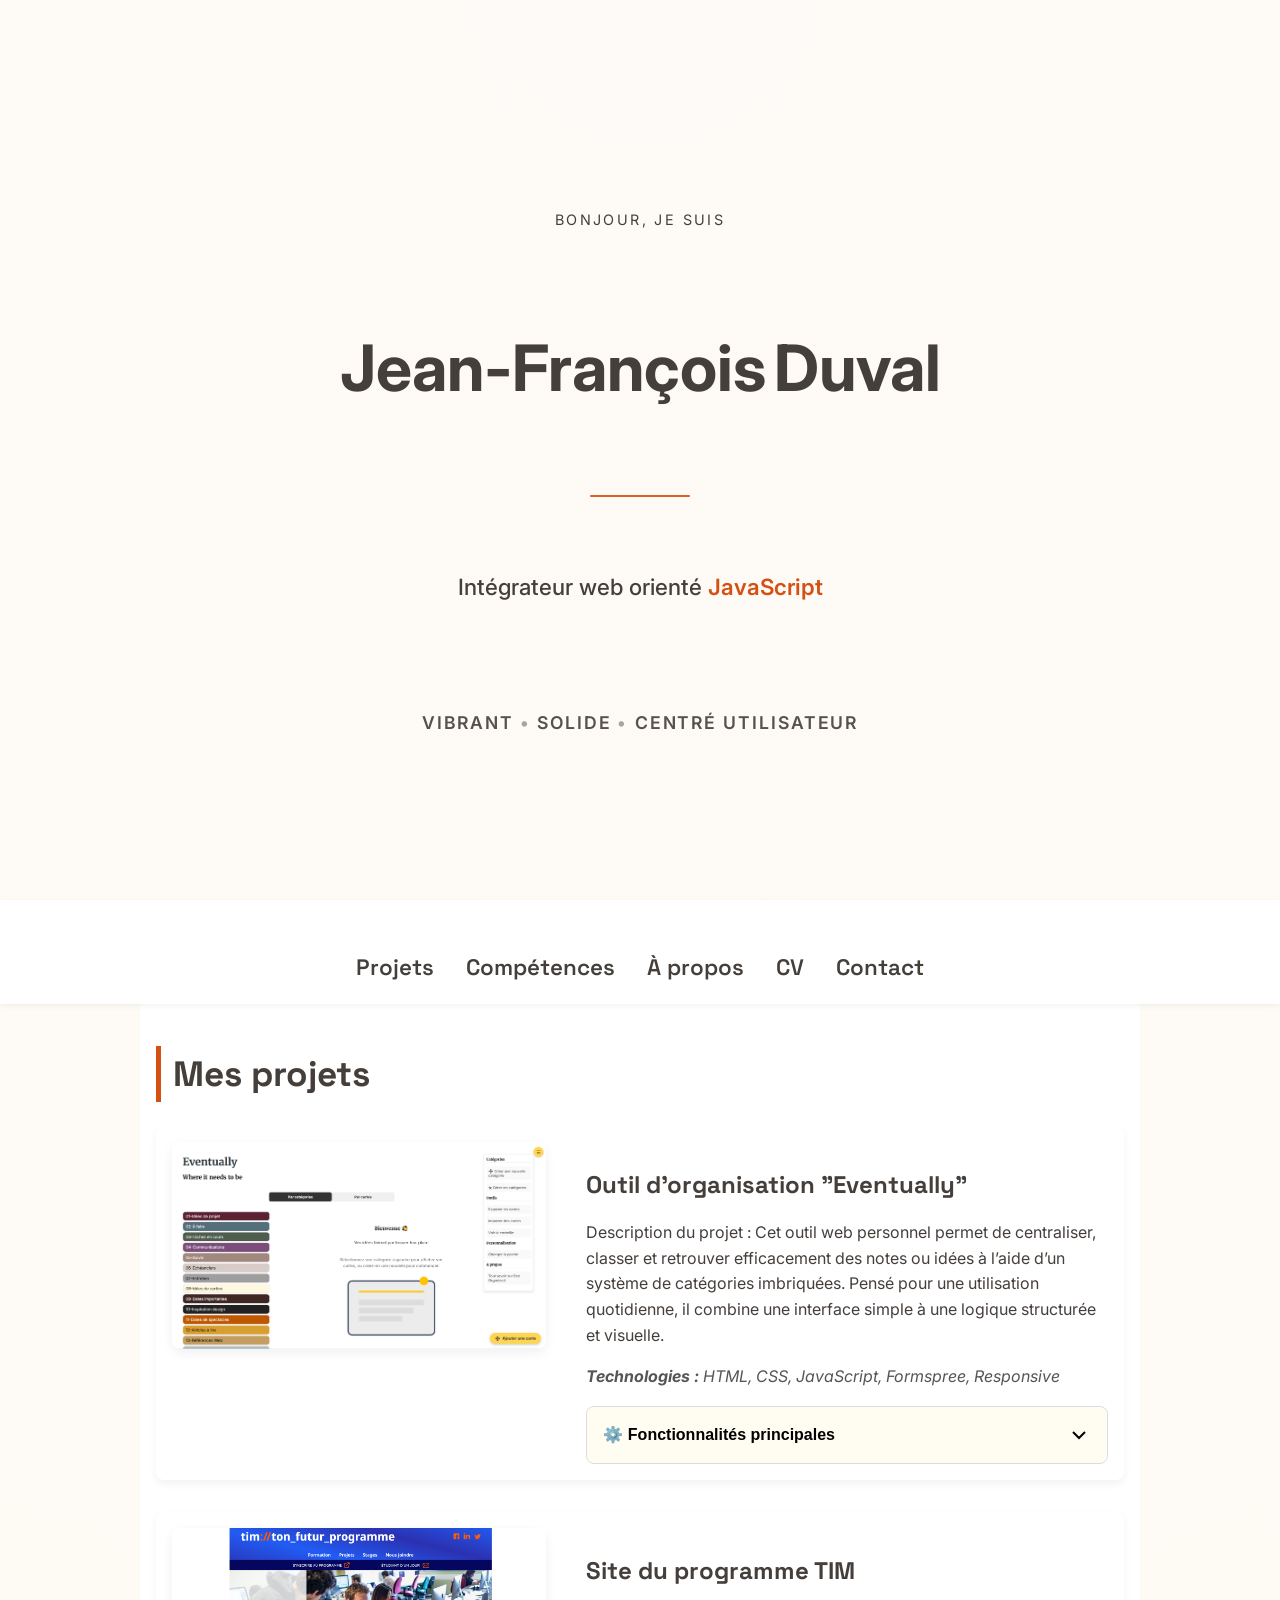
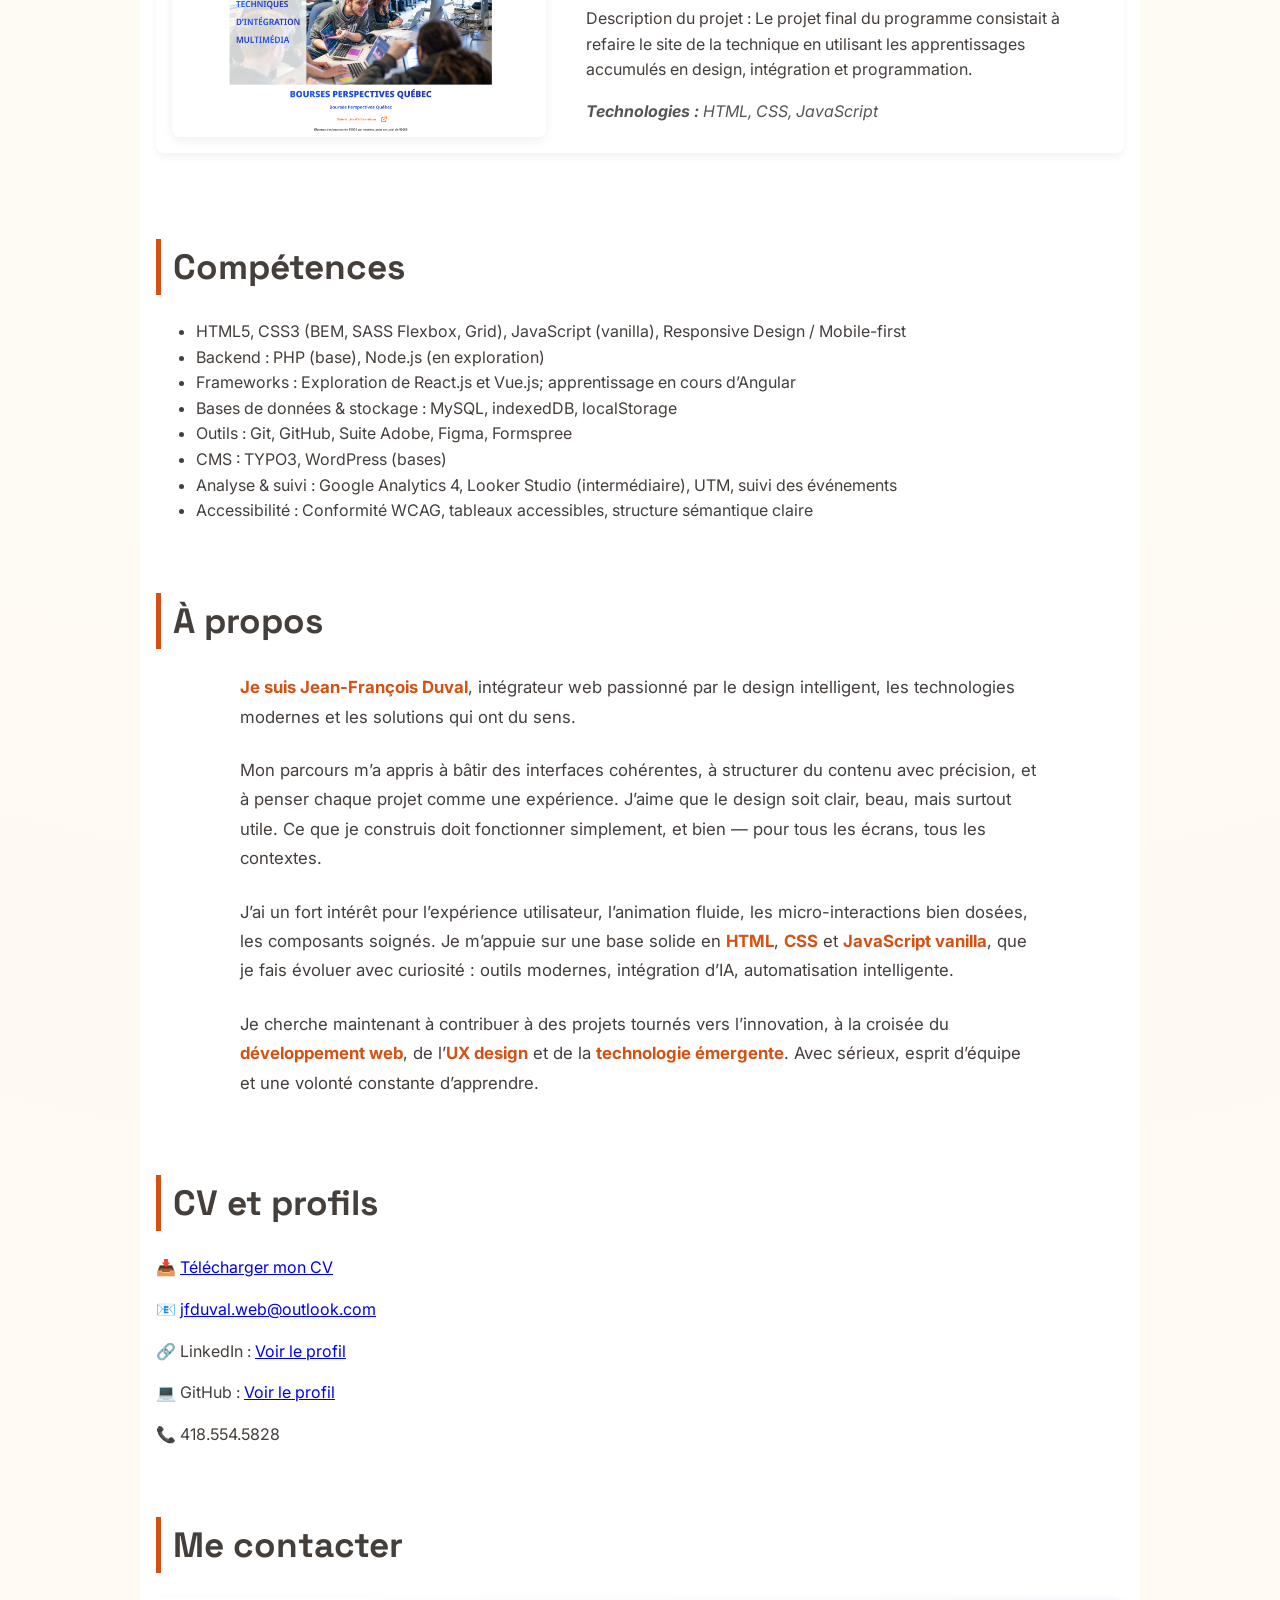
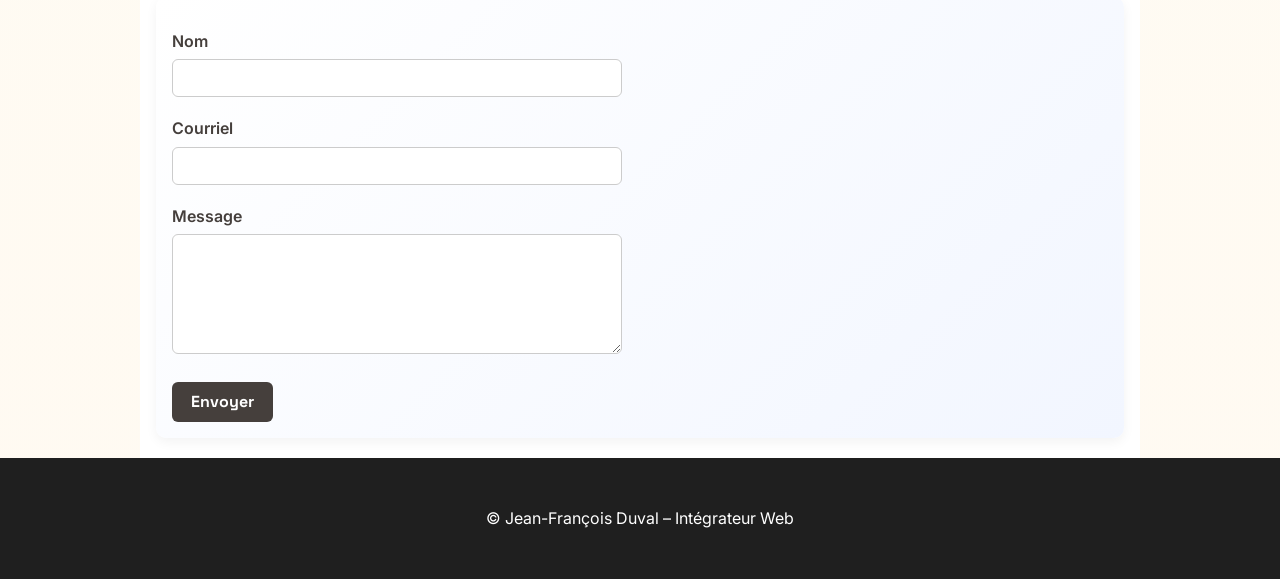
==== index.html @ e513c50b "changement technologies Eventually" ====
<!DOCTYPE html>
<html lang="fr">

<head>
  <meta charset="UTF-8">
  <meta name="viewport" content="width=device-width, initial-scale=1.0">
  <title>Jean-François Duval | Intégrateur Web</title>
  <meta name="description"
    content="Portfolio de Jean-François Duval, intégrateur web spécialisé en accessibilité, responsive design et développement moderne.">

  <!-- Polices -->
  <link
    href="https://fonts.googleapis.com/css2?family=Space+Grotesk:wght@400;700&family=Inter:wght@400;600&display=swap"
    rel="stylesheet">
  <link rel="stylesheet" href="styles.css">

</head>

<body>
  <header class="entete-hero">
    <div class="conteneur-entete">
      <div class="texte-hero">
        <p class="surtitre">Bonjour, je suis</p>
        <h1 class="titre-principal">
          <span class="prenom">Jean-François</span>
          <span class="nom">Duval</span>
        </h1>
        <div class="ligne-accent"></div>
        <h2 class="soustitre-fonction">Intégrateur web orienté <span class="accent">JavaScript</span></h2>
        <p class="soustitre accentuee">
          <span class="ligne1">Vibrant <span class="point">•</span> Solide</span>
          <span class="ligne2">Centré utilisateur</span>
        </p>
      </div>
    </div>

  </header>
  <!-- Bouton hamburger (mobile uniquement) -->
  <button id="menuToggle" aria-label="Ouvrir le menu" aria-expanded="false">☰</button>



  <!-- Overlay (fond semi-transparent quand le menu est ouvert) -->
  <div id="overlay" tabindex="-1"></div>

  <!-- Menu latéral -->
  <div class="div-nav">
    <nav id="menu" role="navigation" aria-label="Menu principal">
      <button id="closeMenu" aria-label="Fermer le menu">✕</button>
      <ul>
        <li><a href="#projets">Projets</a></li>
        <li><a href="#competences">Compétences</a></li>
        <li><a href="#a-propos">À propos</a></li>
        <li><a href="#cv">CV</a></li>
        <li><a href="#contact">Contact</a></li>
      </ul>
    </nav>
  </div>
  <main>
    <section id="projets" aria-labelledby="titre-projets" data-clair>
      <h2 id="titre-projets" class="section-titre">Mes projets</h2>
      <div class="conteneur-projet">
        <article class="carte-projet">

          <div class="images-projet">
            <img src="images/projets/eventually/eventually.png" alt="Aperçu de l’interface Eventually"
              class="image-projet-pleine">
          </div>


          <div class="infos-projet">
            <h3 class="titre-projet">Outil d'organisation "Eventually" </h3>
            <p class="description-projet">Description du projet : Cet outil web personnel permet de centraliser,
              classer et retrouver efficacement des notes ou idées à l’aide d’un système de catégories imbriquées. Pensé
              pour une utilisation quotidienne, il combine une interface simple à une logique structurée et visuelle.
            </p>
            <p class="techno-projet"><strong>Technologies&nbsp;:</strong> HTML, CSS, JavaScript, Formspree, Responsive</p>

            <div class="accordion">
              <button class="accordion-header">
                <span>⚙️ Fonctionnalités principales</span>
                <svg class="chevron" viewBox="0 0 24 24" width="24" height="24" fill="none" stroke="currentColor"
                  stroke-width="2">
                  <path d="M6 9l6 6 6-6" />
                </svg>
              </button>
              <div class="accordion-content">
                <ul class="liste-fonctionnalites">
                  <li><span class="emoji">✅</span><span>Ajout, modification et suppression de notes</span></li>
                  <li><span class="emoji">📂</span><span>Création de catégories imbriquées à plusieurs niveaux</span>
                  </li>
                  <li><span class="emoji">🎨</span><span>Choix de couleurs pour identifier visuellement les
                      catégories</span></li>
                  <li><span class="emoji">📤</span><span>Import/export complet des données (JSON)</span></li>
                  <li><span class="emoji">🗑</span><span>Corbeille temporaire pour récupérer les notes supprimées</span>
                  </li>
                  <li><span class="emoji">🔍</span><span>Filtres dynamiques par catégorie et vue adaptative selon
                      l’écran</span></li>
                  <li><span class="emoji">📱</span><span>Interface mobile avec navigation par vue dédiée</span></li>
                  <li><span class="emoji">🖥️</span><span>Interface desktop en double panneau (catégories +
                      notes)</span></li>
                </ul>
              </div>
            </div>
          </div>
        </article>
      </div>
      <div class="conteneur-projet">
        <article class="carte-projet">

          <div class="images-projet">
            <img src="images/projets/tim/tim_accueil.png" alt="Aperçu de l’interface TIM" class="image-projet-pleine">
          </div>
          <div class="infos-projet">
            <h3 class="titre-projet">Site du programme TIM</h3>
            <p class="description-projet">Description du projet : Le projet final du programme consistait à
              refaire
              le site de la technique en utilisant les apprentissages accumulés en design, intégration et programmation.
            </p>
            <p class="techno-projet"><strong>Technologies&nbsp;:</strong> HTML, CSS, JavaScript</p>

          </div>
        </article>
      </div>
      <!-- Tu peux dupliquer l’article autant de fois que tu veux -->
    </section>

    <section id="competences" aria-labelledby="titre-competences" data-clair>
      <h2 id="titre-competences" class="section-titre">Compétences</h2>
      <ul>
        <li>HTML5, CSS3 (BEM, SASS Flexbox, Grid), JavaScript (vanilla), Responsive Design / Mobile-first</li>
        <li>Backend : PHP (base), Node.js (en exploration)</li>
        <li>Frameworks : Exploration de React.js et Vue.js; apprentissage en cours d’Angular</li>
        <li>Bases de données & stockage : MySQL, indexedDB, localStorage</li>
        <li>Outils : Git, GitHub, Suite Adobe, Figma, Formspree</li>
        <li>CMS : TYPO3, WordPress (bases)</li>
        <li>Analyse & suivi : Google Analytics 4, Looker Studio (intermédiaire), UTM, suivi des événements</li>
        <li>Accessibilité : Conformité WCAG, tableaux accessibles, structure sémantique claire</li>
      </ul>
    </section>

    <section id="a-propos" aria-labelledby="titre-apropos" data-clair>
      <h2 id="titre-apropos" class="section-titre">À propos</h2>
      <div class="bloc-apropos">
        <p><strong>Je suis Jean-François Duval</strong>, intégrateur web passionné par le design intelligent, les
          technologies modernes et les solutions qui ont du sens.</p>

        <p>Mon parcours m’a appris à bâtir des interfaces cohérentes, à structurer du contenu avec précision, et à
          penser chaque projet comme une expérience. J’aime que le design soit clair, beau, mais surtout utile. Ce que
          je construis doit fonctionner simplement, et bien — pour tous les écrans, tous les contextes.</p>

        <p>J’ai un fort intérêt pour l’expérience utilisateur, l’animation fluide, les micro-interactions bien dosées,
          les composants soignés. Je m’appuie sur une base solide en <strong>HTML</strong>, <strong>CSS</strong> et
          <strong>JavaScript vanilla</strong>, que je fais évoluer avec curiosité : outils modernes, intégration d’IA,
          automatisation intelligente.
        </p>

        <p>Je cherche maintenant à contribuer à des projets tournés vers l’innovation, à la croisée du
          <strong>développement web</strong>, de l’<strong>UX design</strong> et de la <strong>technologie
            émergente</strong>. Avec sérieux, esprit d’équipe et une volonté constante d’apprendre.
        </p>
      </div>
    </section>

    <section id="cv" aria-labelledby="titre-cv" data-clair>
      <h2 id="titre-cv" class="section-titre">CV et profils</h2>

      <p> <span aria-hidden="true">📥</span> <a href="documents/cv-jfduval.pdf" target="_blank"
          rel="noopener">Télécharger mon CV</a></p>

      <p>
        <span aria-hidden="true">📧</span>
        <a href="mailto:jfduval.web@outlook.com">jfduval.web@outlook.com</a>
      </p>
      <p>
        <span aria-hidden="true">🔗</span>
        LinkedIn :
        <a href="https://www.linkedin.com/in/jean-francois-duval-web" target="_blank" rel="noopener noreferrer">
          Voir le profil
        </a>
      </p>
      <p>
        <span aria-hidden="true">💻</span>
        GitHub :
        <a href="https://github.com/jeffduval1" target="_blank" rel="noopener noreferrer">
          Voir le profil
        </a>
      </p>
      <p>
        <span aria-hidden="true">📞</span>
        418.554.5828
      </p>
    </section>

    <section id="contact" aria-labelledby="titre-contact" data-clair>
      <h2 id="titre-contact" class="section-titre">Me contacter</h2>
      <div class="ctnForm">
        <form class="formulaire-contact" action="https://formspree.io/f/mrblqggp" method="POST">
          <p>
            <label for="nom">Nom</label>
            <input type="text" id="nom" name="nom" required>
          </p>
          <p>
            <label for="courriel">Courriel</label>
            <input type="email" id="courriel" name="courriel" required>
          </p>
          <p>
            <label for="message">Message</label>
            <textarea id="message" name="message" class="formTxtAreaMessage" rows="5" required></textarea>
          </p>
          <button type="submit">Envoyer</button>
        </form>
      </div>
    </section>
  </main>

  <footer>
    <p>&copy; Jean-François Duval – Intégrateur Web</p>
  </footer>
  <script src="main.js" defer></script>
</body>

</html>
---- styles.css ----
:root {
    --couleur-principale: #453F3C;
    /* Taupe foncé – titres, texte principal */
    --couleur-secondaire: #23B5D3;
    /* Cyan pacifique – liens, accents secondaires */
    --couleur-fond: #EDD4B2;
    /* Blé (Wheat) – fond principal */
    --couleur-texte: #453F3C;
    /* Taupe – pour assurer cohérence sur fond clair */
    --couleur-accent: #D45113;
    /* Orange Syracuse – boutons, hover, call-to-action */
    --couleur-alerte: #B3380F;
    /* Variante plus foncée de l’orange – erreurs, suppressions */
    --color-white: #FFFFFF;
    --police-titres: 'Space Grotesk', sans-serif;
    --police-texte: 'Inter', sans-serif;
}

*,
*::before,
*::after {
    box-sizing: border-box;
}

html {
    scroll-behavior: smooth;
}

body {
    margin: 0;
    font-family: var(--police-texte);
    background: radial-gradient(circle at top, rgba(237, 212, 178, 0.1) 0%, rgba(255, 208, 123, 0.1) 100%);
    color: var(--couleur-texte);
    line-height: 1.6;
}

/* Entête */
header {
    padding: 2rem;
    background: linear-gradient(90deg, var(--couleur-principale), var(--couleur-secondaire));
    color: white;
    text-align: center;
}


/* .profil-photo {
    width: 150px;
    height: 150px;
    object-fit: cover;
    display: block;
    border-radius: 12px;
    border: none;
    box-shadow: 0 0 0 3px rgba(212, 81, 19, 0.6);
    background-color: var(--color-white);
    transition: transform 0.3s ease, box-shadow 0.3s ease;
}

.profil-photo:hover {
    transform: scale(1.03);
    box-shadow: 0 6px 14px rgba(0, 0, 0, 0.15);
} */
.nowrap {
    white-space: nowrap;
  }
.entete-hero {
    min-height: 100vh;
    display: flex;
    align-items: center;
    justify-content: center;
    padding: 2rem;
    background: linear-gradient(135deg, var(--couleur-principale), var(--color-background));
    background-size: 400% 400%;
    animation: moveGradient 20s ease infinite;
    position: relative;
    overflow: hidden;
}

@keyframes moveGradient {
    0% {
        background-position: 0% 50%;
    }

    50% {
        background-position: 100% 50%;
    }

    100% {
        background-position: 0% 50%;
    }
}

@keyframes fadeInDown {
    from {
        opacity: 0;
        transform: translateY(-15px);
    }

    to {
        opacity: 1;
        transform: translateY(0);
    }
}

.texte-hero {
    text-align: center;
    max-width: 800px;
    margin: 0 auto;
    color: var(--couleur-principale);
    display: flex;
    flex-direction: column;
    gap: 1.5rem;
    opacity: 0;
    transform: translateY(30px);
    animation: fadeUp 0.8s ease-out forwards;
    animation-delay: 0.2s;
    padding-top: 3rem;
}

@media(min-width: 768px) {
    .texte-hero {
        gap: 2.5rem;
    }
}

.texte-hero>*:nth-child(1) {
    animation-delay: 0.1s;
}

.texte-hero>*:nth-child(2) {
    animation-delay: 0.3s;
}

.texte-hero>*:nth-child(3) {
    animation-delay: 0.5s;
}

.texte-hero>*:nth-child(4) {
    animation-delay: 0.7s;
}

@keyframes fadeUp {
    to {
        opacity: 1;
        transform: translateY(0);
    }
}
.soustitre.accentuee {
    display: flex;
    flex-direction: column;
    align-items: center;   
    text-transform: uppercase; 
    font-weight: 600;
    font-size: 1rem;
    color: var(--couleur-principale);
    letter-spacing: 0.15rem;
    line-height: 1.6;
    opacity: 0.9;
    text-align: center;
    margin-top: 2rem;
    
    gap: 0.3rem;
  }
  
  .soustitre.accentuee .ligne1::after {
    content: "";
  }
  .point{
    opacity: 0.5;
}
.ligne-accent {
    position: relative;
    background: var(--couleur-accent);
    width: 75px;
    height: 2px;
    margin: 1.5rem auto 1.25rem auto;
    border-radius: 2px;
    overflow: hidden;
}

.ligne-accent::before {
    content: "";
    position: absolute;
    top: 0;
    left: -30%;
    width: 60%;
    height: 100%;
    background: linear-gradient(to right,
            transparent,
            rgba(255, 255, 255, 0.6),
            transparent);
    animation: flareSlide 1s ease-out 0.5s forwards;
}

@keyframes flareSlide {
    0% {
        left: -60%;
        opacity: 0;
    }

    50% {
        opacity: 1;
    }

    100% {
        left: 100%;
        opacity: 0;
    }
}

.surtitre {
    font-size: 0.75rem;
    text-transform: uppercase;
    letter-spacing: 0.1em;
    color: var(--color-accent);
}

.titre-principal {
    font-size: 2.25rem;
    font-weight: 700;
    text-align: center;
    line-height: 1.2;
    display: flex;
    flex-direction: column;
    align-items: center;
    gap: 0.2rem;
    color: var(--couleur-principale);
    margin-bottom: 1rem;
}
.titre-principal .prenom {
    white-space: nowrap;
  }
  
  .titre-principal .nom {
    white-space: nowrap;
  }

.soustitre {
    font-size: clamp(1.2rem, 2.5vw, 1.8rem);
    font-weight: 400;
    color: var(--couleur-principale);
}

.soustitre-fonction {
    font-size: 1.4rem;
    font-weight: 500;
    margin: 1rem 0 0.5rem;
    color: var(--couleur-principale);
    margin-bottom: 2rem;
}

.accentuee {
    font-weight: 500;
    color: var(--couleur-principale);
}

.accent {
    color: var(--couleur-accent);
    font-weight: 600;
}

@media (min-width: 768px) {
    .texte-hero .surtitre {
        font-size: 0.9rem;
        letter-spacing: 0.15rem;
        margin-bottom: 1rem;
    }

    .texte-hero .titre-principal {
        font-size: clamp(2.5rem, 6vw, 4rem);
        line-height: 1.2;
        flex-direction: row;
    gap: 0.5rem;
    }

    .texte-hero .soustitre-fonction {}

    .soustitre.accentuee {
        flex-direction: row;
        gap: 0.4rem;
        font-size: 1.1rem;
        letter-spacing: 0.12rem;
        white-space: nowrap;
        margin-top: 2rem;
       
        justify-content: center;
    }
    .soustitre.accentuee .ligne1::after {
        content: " •";
        opacity: 0.5; 
    }
   
    .ligne-accent {
        width: 100px;
        height: 2px;
        margin: 2rem auto 1rem;
        opacity: 0.9;
    }
}


/* Navigation */
nav {
    display: flex;
    justify-content: center;
    gap: 1.5rem;
    background-color: white;
    padding: 1rem;
    position: sticky;
    top: 0;
    z-index: 10;
    box-shadow: 0 2px 5px rgba(0, 0, 0, 0.05);
}

nav a {
    text-decoration: none;
    color: var(--couleur-principale);
    font-weight: bold;
}

@media screen and (max-width: 600px) {
    nav {
        flex-direction: column;
        align-items: center;
    }
}

/* Sections projets */
section {
    padding: 0.75rem 1rem;
    max-width: 1000px;
    margin: auto;
}

.section-titre {
    font-family: var(--police-titres);
    font-size: 2.2rem;
    color: var(--couleur-principale);
    border-left: 5px solid var(--couleur-accent);
    padding-left: 0.75rem;
    margin-bottom: 1.5rem;
}

.carte-projet {
    background-color: white;
    padding: 1rem;
    border-radius: 8px;
    box-shadow: 0 4px 8px rgba(0, 0, 0, 0.05);
    margin-bottom: 2rem;
    transition: transform 0.3s ease, opacity 0.3s ease;
    opacity: 0;
    transform: translateY(30px);
}

.carte-projet.visible {
    opacity: 1;
    transform: translateY(0);
}

.liste-fonctionnalites {
    list-style: none;
    padding-left: 0;
    margin: 1rem 0;
}

.liste-fonctionnalites li {
    display: flex;
    align-items: flex-start;
    margin-bottom: 0.6rem;
    font-size: 1rem;
    font-weight: 500;
    /* Remplace <strong> sans alourdir */
    line-height: 1.6;
}

.liste-fonctionnalites .emoji {
    display: inline-block;
    width: 1.8rem;
    text-align: center;
    flex-shrink: 0;
    margin-right: 0.4rem;
}

/* Bouton hamburger */
#menuToggle {
    position: fixed;
    top: 1.5rem;
    right: 1.5rem;
    z-index: 1001;
    background: none;
    border: none;
    font-size: 2rem;
    color: var(--couleur-principale);
    /* ✅ S’assure d’être visible sur fond jasmin */
    cursor: pointer;
    transition: color 0.3s ease;
}

#menuToggle:focus-visible,
#closeMenu:focus-visible {
    outline: 2px dashed var(--couleur-accent);
    outline-offset: 4px;
}

section[data-clair] {
    background-color: #ffffff;
    color: var(--couleur-texte);
}

#menuToggle.clair {
    color: var(--couleur-principale)
}

/* Overlay */
#overlay {
    position: fixed;
    inset: 0;
    background: rgba(0, 0, 0, 0.4);
    opacity: 0;
    pointer-events: none;
    z-index: 1000;
    transition: opacity 0.3s ease;
}

/* Menu latéral */
#menu {
    position: fixed;
    top: 0;
    right: 0;
    width: 80%;
    height: 100%;
    z-index: 1002;
    padding: 2rem 1.5rem;
    transform: translateX(100%);
    transition: transform 0.4s ease, box-shadow 0.3s ease;
    display: flex;
    flex-direction: column;
    gap: 1.5rem;
    backdrop-filter: blur(8px);
    background-color: rgba(255, 255, 255, 0.85);
    box-shadow: -2px 0 8px rgba(0, 0, 0, 0.2);
}

#menu ul li {
    opacity: 0;
    transform: translateY(10px);
    animation: fadeInUp 0.6s ease forwards;
}

#menu.active {
    transform: translateX(0);
}

#menu.active ul li:nth-child(1) {
    animation-delay: 0.1s;
}

#menu.active ul li:nth-child(2) {
    animation-delay: 0.2s;
}

#menu.active ul li:nth-child(3) {
    animation-delay: 0.3s;
}

#menu.active ul li:nth-child(4) {
    animation-delay: 0.4s;
}

#menu.active ul li:nth-child(5) {
    animation-delay: 0.5s;
}

@keyframes fadeInUp {
    to {
        opacity: 1;
        transform: translateY(0);
    }
}

/* Fermeture */
#closeMenu {
    position: absolute;
    top: 1rem;
    right: 1rem;
    background: none;
    border: none;
    font-size: 2rem;
    color: var(--couleur-principale);
    cursor: pointer;
    transition: transform 0.3s ease;
}

#closeMenu:hover {
    transform: rotate(90deg);
}

#menu ul {
    list-style: none;
    padding: 0;
    margin: 2rem 0 0;
}

#menu a {
    text-decoration: none;
    color: var(--couleur-principale);
    font-family: var(--police-titres);
    font-size: 1.4rem;
    /* augmenté */
    line-height: 1.8;
    /* plus d’air */
    font-weight: 600;
    transition: color 0.3s ease;
}

#menu a:hover,
#menu a:focus-visible {
    color: var(--couleur-secondaire);
    text-decoration: underline;
}



#overlay.active {
    opacity: 1;
    pointer-events: auto;
}

@media (min-width: 601px) {

    /* Masquer les éléments mobiles */
    #menuToggle,
    #closeMenu,
    #overlay {
        display: none !important;
    }

    /* Style du menu horizontal */
    #menu {
        all: unset;
        display: flex;
        justify-content: center;
        background-color: white;
        padding: 1rem 0;
        box-shadow: 0 2px 5px rgba(0, 0, 0, 0.05);
        position: sticky;
        top: 0;
        z-index: 10;
    }

    #menu ul {
        display: flex;
        gap: 2rem;

    }

    #menu li {
        opacity: 1;
        transform: none;
        animation: none;
    }
}

/* Section à propos */
.bloc-apropos {
    font-size: 1.05rem;
    line-height: 1.75;
    max-width: 800px;
    margin: auto;
    color: var(--couleur-texte);
}

.bloc-apropos p {
    margin-bottom: 1.5rem;
}

.bloc-apropos strong {
    color: var(--couleur-accent);
}

.bloc-texte-entete {
    text-align: left;
}

.infos-projet {
    text-align: left;
}

.titre-projet {
    font-family: var(--police-titres);
    font-size: 1.5rem;
    margin-bottom: 0.5rem;
}

.description-projet {
    margin-bottom: 0.5rem;
}

.techno-projet {
    font-style: italic;
    color: #555;
    margin-bottom: 0.5rem;
}


#apropos {
    background: linear-gradient(135deg, #fdfbff 0%, #f0f4ff 100%);
    padding: 2rem;
    border-left: 8px solid var(--couleur-secondaire);
    border-radius: 8px;
    box-shadow: 0 3px 8px rgba(0, 0, 0, 0.05);
}

/* Formulaire */
#contact form {
    background: linear-gradient(135deg, #ffffff, #f2f6ff);
    padding: 1rem;
    margin-bottom: 0.5rem;
    border-radius: 10px;
    box-shadow: 0 4px 12px rgba(0, 0, 0, 0.05);
}

#contact button:hover {
    background-color: var(--couleur-secondaire);
}

.ctnForm {
    display: flex;
    justify-content: center;
    flex-direction: column;
}

.formulaire-contact input,
.formulaire-contact textarea {
    width: 100%;
    max-width: 250px;
    padding: 0.5rem 0.75rem;
    border: 1px solid #ccc;
    border-radius: 6px;
    font-size: 1rem;
    font-family: var(--police-texte);
    background-color: var(--color-white);
    color: var(--couleur-texte);
}

.formulaire-contact textarea {
    resize: vertical;
    min-height: 120px;
}

.formulaire-contact button {
    width: fit-content;
    padding: 0.6rem 1.2rem;
    padding: 0.6rem 1.2rem;
    background-color: var(--couleur-principale);
    color: #fff;
    border: none;
    border-radius: 6px;
    font-family: var(--police-titres);
    font-size: 1rem;
    cursor: pointer;
    transition: background-color 0.3s ease;
    font-weight: bold;
}

.formulaire-contact button:hover {
    background-color: var(--couleur-secondaire);
}

/* Responsive ajustement en grand format */
@media (min-width: 601px) {

    .formulaire-contact input,
    .formulaire-contact textarea {
        max-width: 450px;
    }
}

.formTxtAreaMessage {
    margin-bottom: 0.5rem;
}

.formulaire-contact p {
    display: flex;
    flex-direction: column;
    margin-bottom: 1.2rem;
}

.formulaire-contact label {
    font-weight: 600;
    margin-bottom: 0.3rem;
    font-size: 1rem;
    color: var(--couleur-principale);
}

/* Accordéon */
.accordion {
    border: 1px solid var(--color-light-grey, #ddd);
    border-radius: 8px;
    overflow: hidden;
    background: var(--color-white, #fff);
    margin-top: 1rem;
}

.accordion-header {
    width: 100%;
    padding: 1rem;
    background: rgba(255, 243, 212, 0.3);
    /* version douce */
    border: none;
    display: flex;
    justify-content: space-between;
    align-items: center;
    cursor: pointer;
    font-weight: bold;
    font-size: 1rem;
    transition: background 0.2s ease-in-out;
}

.accordion-header:hover {
    background: var(--color-light-grey, #eaeaea);
}

.accordion-content {
    max-height: 0;
    overflow: hidden;
    transition: max-height 0.4s ease, padding 0.4s ease;
    padding: 0 1rem;
}

.accordion-content.open {
    max-height: 500px;
    /* ajustable */
    padding: 1rem;
}

.chevron {
    transition: transform 0.3s ease;
}

.chevron.rotated {
    transform: rotate(180deg);
}

.carte-projet {
    display: flex;
    flex-direction: column;
    gap: 1rem;
}

@media (min-width: 601px) {

    .images-projet {
        flex: 1;
        max-width: 45%;
    }

    .infos-projet {
        flex: 2;
        padding-left: 1.5rem;
    }
}

.image-projet-pleine {
    width: 100%;
    height: auto;
    border-radius: 8px;
    display: block;
    box-shadow: 0 4px 12px rgba(0, 0, 0, 0.06);
    max-height: 320px;
    object-fit: contain;
}

@media (min-width: 601px) {
    .carte-projet {
        flex-direction: row;
        align-items: flex-start;
    }

    .image-projet-pleine {
        max-width: 100%;
        max-height: 240px;
    }

    .images-projet {
        max-width: 40%;
        flex-shrink: 0;
    }

    .infos-projet {
        flex: 1;
        padding-left: 1.5rem;
    }
}

/* Footer */
footer {
    background-color: #1F1F1F;
    color: white;
    text-align: center;
    padding: 2rem 1rem;
}
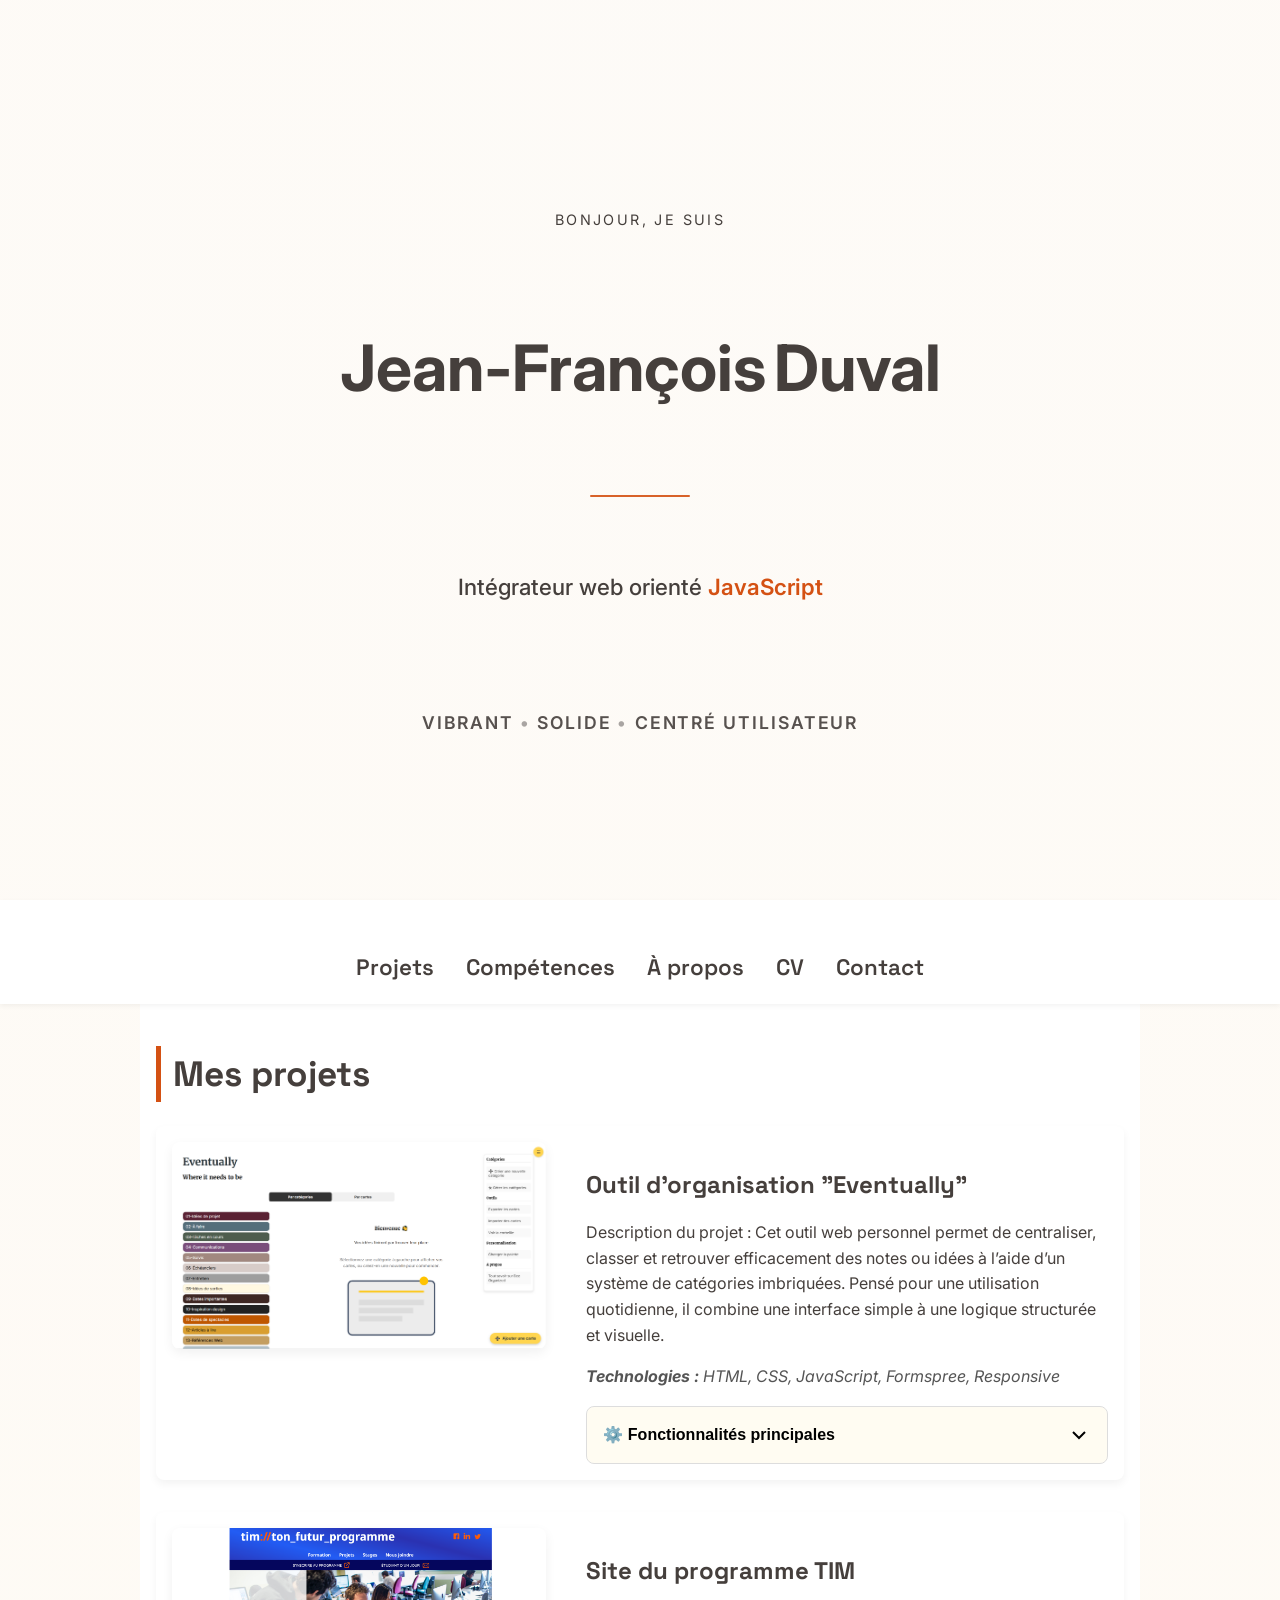
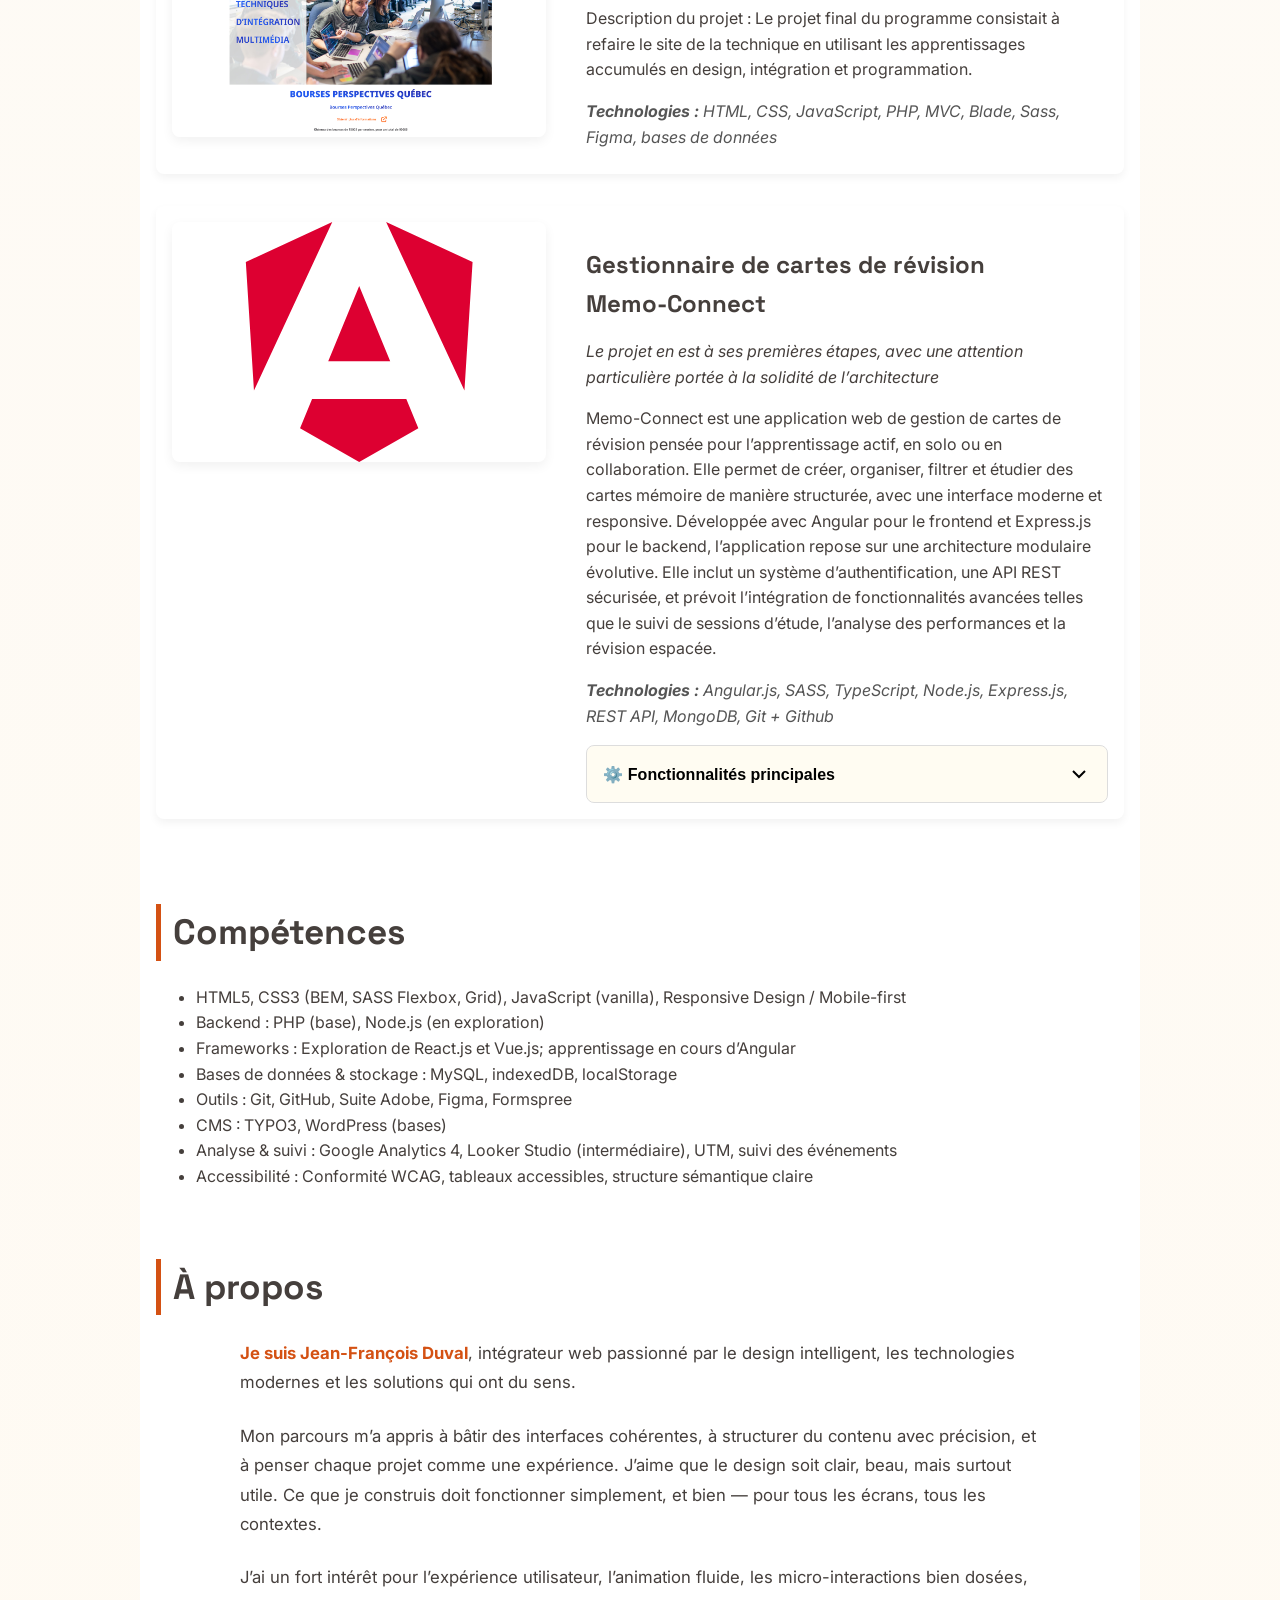
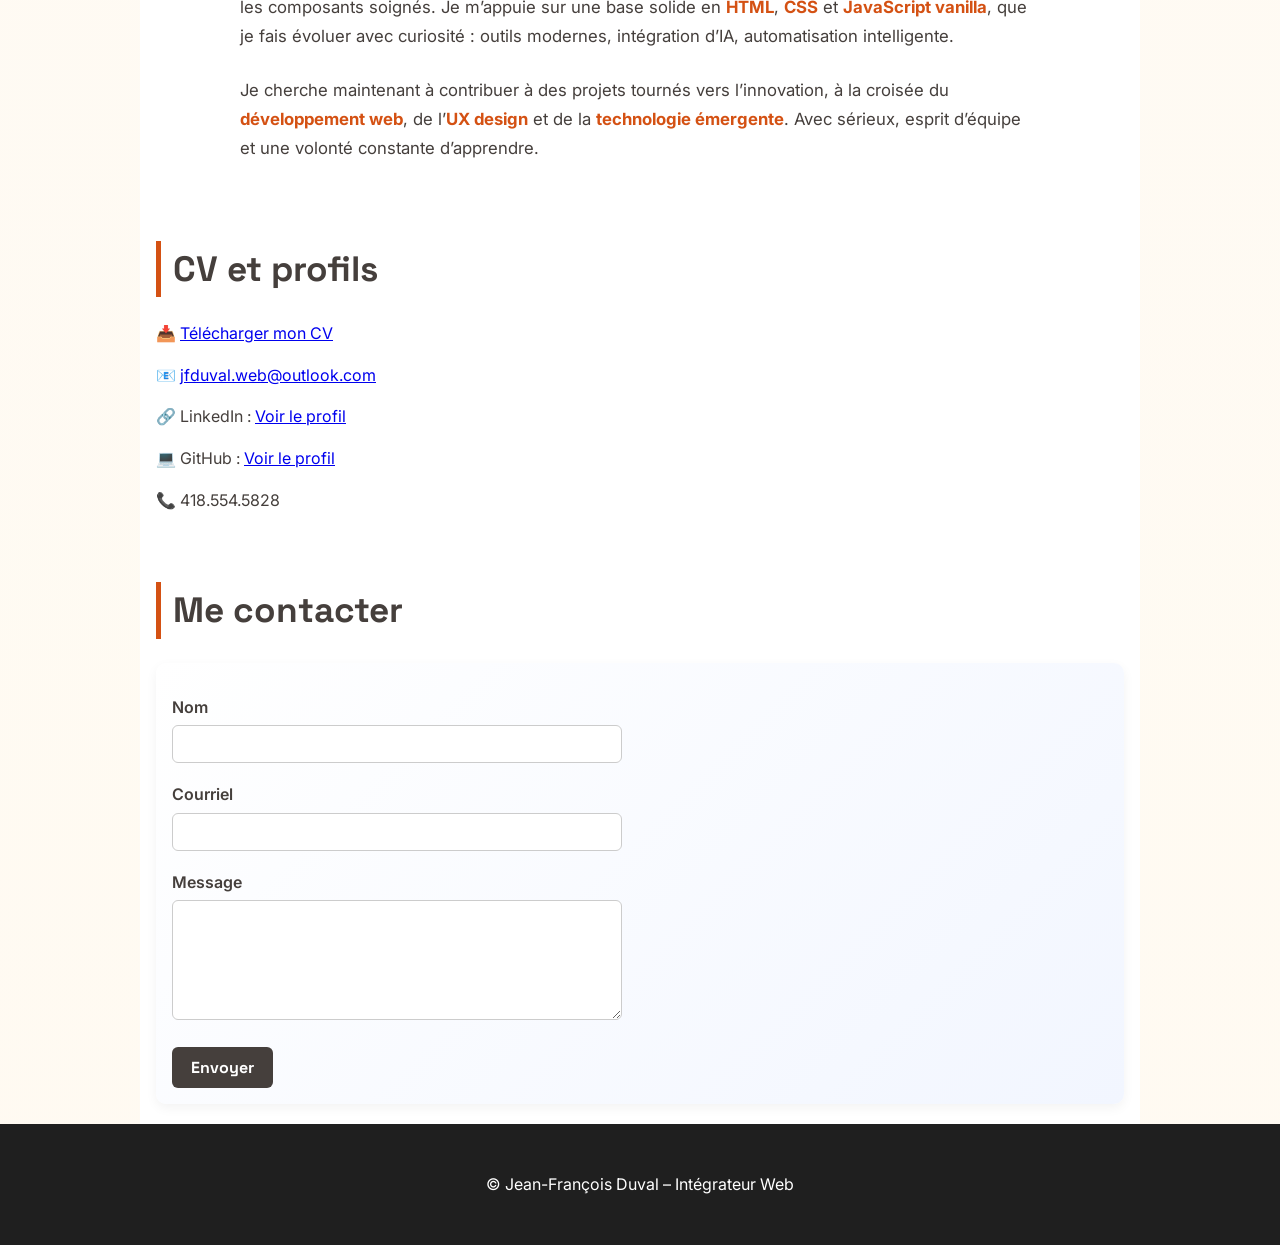
==== commit 89a43c2e: "Ajout du logo Angular" ====
--- a/index.html
+++ b/index.html
@@ -117,8 +117,56 @@
               refaire
               le site de la technique en utilisant les apprentissages accumulés en design, intégration et programmation.
             </p>
-            <p class="techno-projet"><strong>Technologies&nbsp;:</strong> HTML, CSS, JavaScript</p>
-
+            <p class="techno-projet"><strong>Technologies&nbsp;:</strong> HTML, CSS, JavaScript, PHP, MVC, Blade, Sass,
+              Figma, bases de données</p>
+
+          </div>
+        </article>
+      </div>
+      <div class="conteneur-projet">
+        <article class="carte-projet">
+
+          <div class="images-projet">
+            <svg  class="image-projet-pleine logo-angular" role="img" viewBox="0 0 24 24" xmlns="http://www.w3.org/2000/svg"><title>Angular</title><path d="M16.712 17.711H7.288l-1.204 2.916L12 24l5.916-3.373-1.204-2.916ZM14.692 0l7.832 16.855.814-12.856L14.692 0ZM9.308 0 .662 3.999l.814 12.856L9.308 0Zm-.405 13.93h6.198L12 6.396 8.903 13.93Z"/></svg>
+             
+          </div>
+
+
+          <div class="infos-projet">
+            <h3 class="titre-projet">Gestionnaire de cartes de révision <br>Memo-Connect</h3>
+            <p><em>Le projet en est à ses premières étapes, avec une attention particulière portée à la solidité de l’architecture</em></p>
+            <p class="description-projet">Memo-Connect est une application web de gestion de cartes de révision pensée pour l’apprentissage actif, en solo ou en collaboration. Elle permet de créer, organiser, filtrer et étudier des cartes mémoire de manière structurée, avec une interface moderne et responsive.
+
+              Développée avec Angular pour le frontend et Express.js pour le backend, l’application repose sur une architecture modulaire évolutive. Elle inclut un système d’authentification, une API REST sécurisée, et prévoit l’intégration de fonctionnalités avancées telles que le suivi de sessions d’étude, l’analyse des performances et la révision espacée.
+            </p>
+            <p class="techno-projet"><strong>Technologies&nbsp;:</strong> Angular.js, SASS, TypeScript, Node.js, Express.js, REST API, MongoDB, Git + Github</p>
+
+            <div class="accordion">
+              <button class="accordion-header">
+                <span>⚙️ Fonctionnalités principales</span>
+                <svg class="chevron" viewBox="0 0 24 24" width="24" height="24" fill="none" stroke="currentColor"
+                  stroke-width="2">
+                  <path d="M6 9l6 6 6-6" />
+                </svg>
+              </button>
+              <div class="accordion-content">
+                <ul class="liste-fonctionnalites">
+                  <li><span class="emoji">✅</span><span>Création, modification et suppression de cartes de révision</span></li>
+                  <li><span class="emoji">🗂️</span><span>Organisation des cartes par catégories hiérarchiques</span></li>
+                  <li><span class="emoji">🏷️</span><span>Ajout de tags pour filtrer les cartes selon plusieurs critères</span></li>
+                  <li><span class="emoji">🔁</span><span>Mode révision avec navigation séquentielle ou aléatoire</span></li>
+                  <li><span class="emoji">🔍</span><span>Recherche instantanée dans les cartes (titre, contenu, tags)</span></li>
+                  <li><span class="emoji">🎯</span><span>Système de filtres dynamiques par catégorie et tag combiné</span></li>
+                  <li><span class="emoji">📱</span><span>Interface responsive avec navigation adaptée aux écrans mobiles</span></li>
+                  <li><span class="emoji">🔐</span><span>Authentification utilisateur (à venir)</span></li>
+                  <li><span class="emoji">📊</span><span>Suivi des sessions de révision (à venir)</span></li>
+                  <li><span class="emoji">⏰</span><span>Révision espacée avec priorisation intelligente (prévu)</span></li>
+                  <li><span class="emoji">☁️</span><span>Stockage cloud sécurisé (prévu)</span></li>
+                  <li><span class="emoji">📤</span><span>API REST pour synchronisation des données (en cours)</span></li>
+                </ul>
+                
+              </div>
+            </div>
           </div>
         </article>
       </div>
--- a/styles.css
+++ b/styles.css
@@ -59,6 +59,9 @@
     transform: scale(1.03);
     box-shadow: 0 6px 14px rgba(0, 0, 0, 0.15);
 } */
+.logo-angular path {
+    fill: #DD0031;
+  }
 .nowrap {
     white-space: nowrap;
   }
@@ -798,4 +801,4 @@
     color: white;
     text-align: center;
     padding: 2rem 1rem;
-}+}
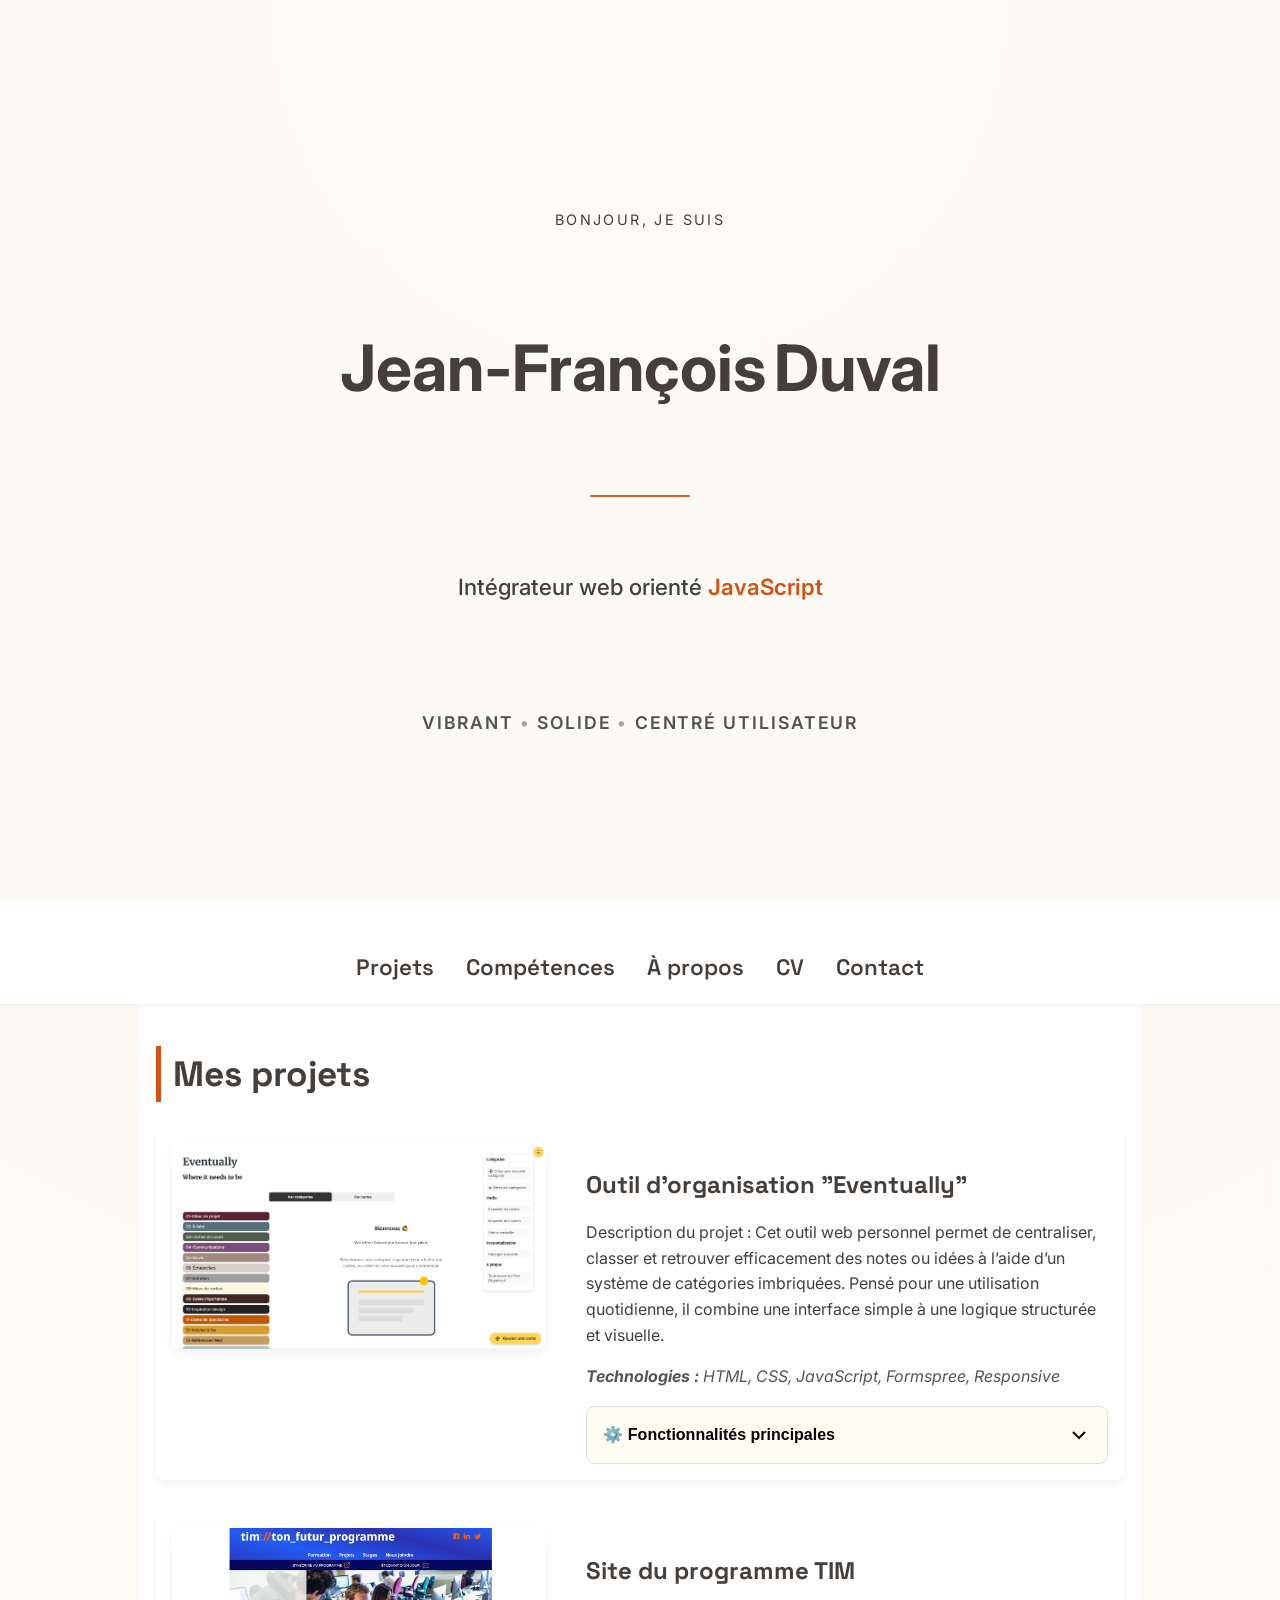
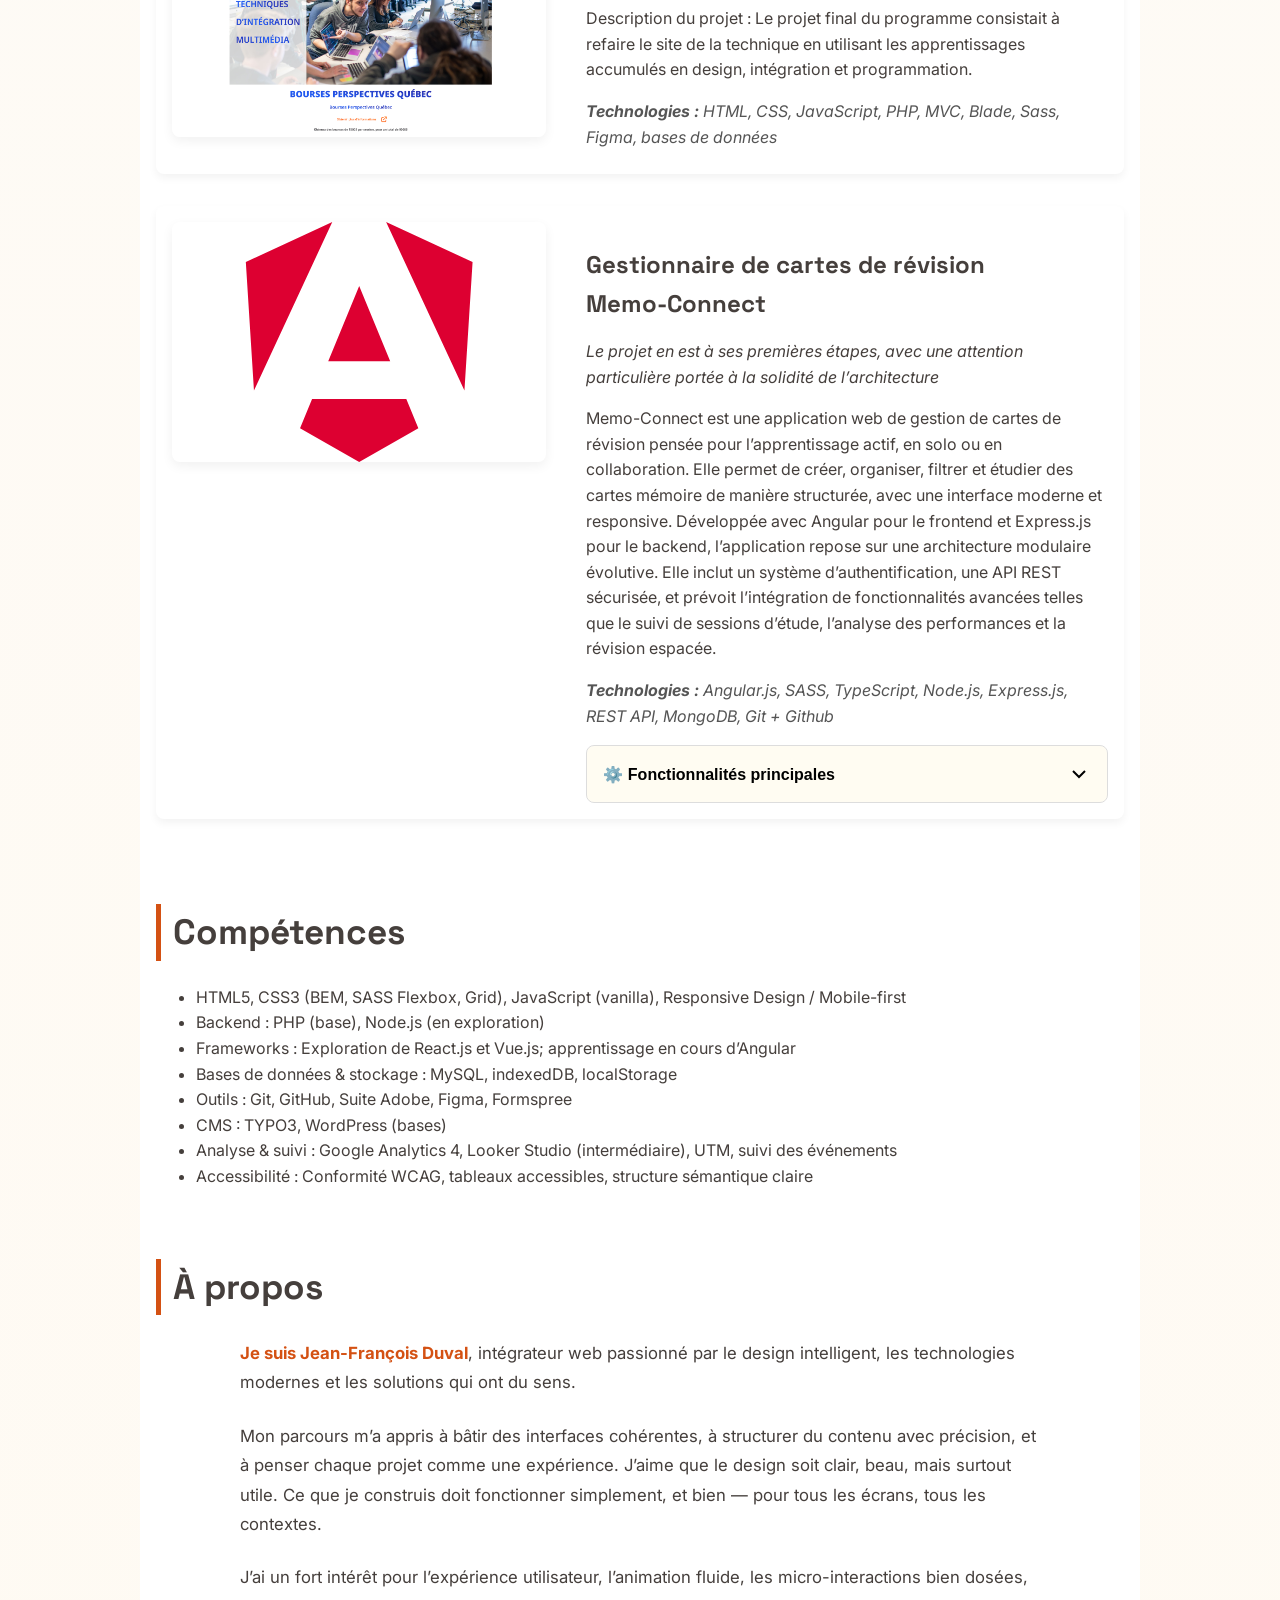
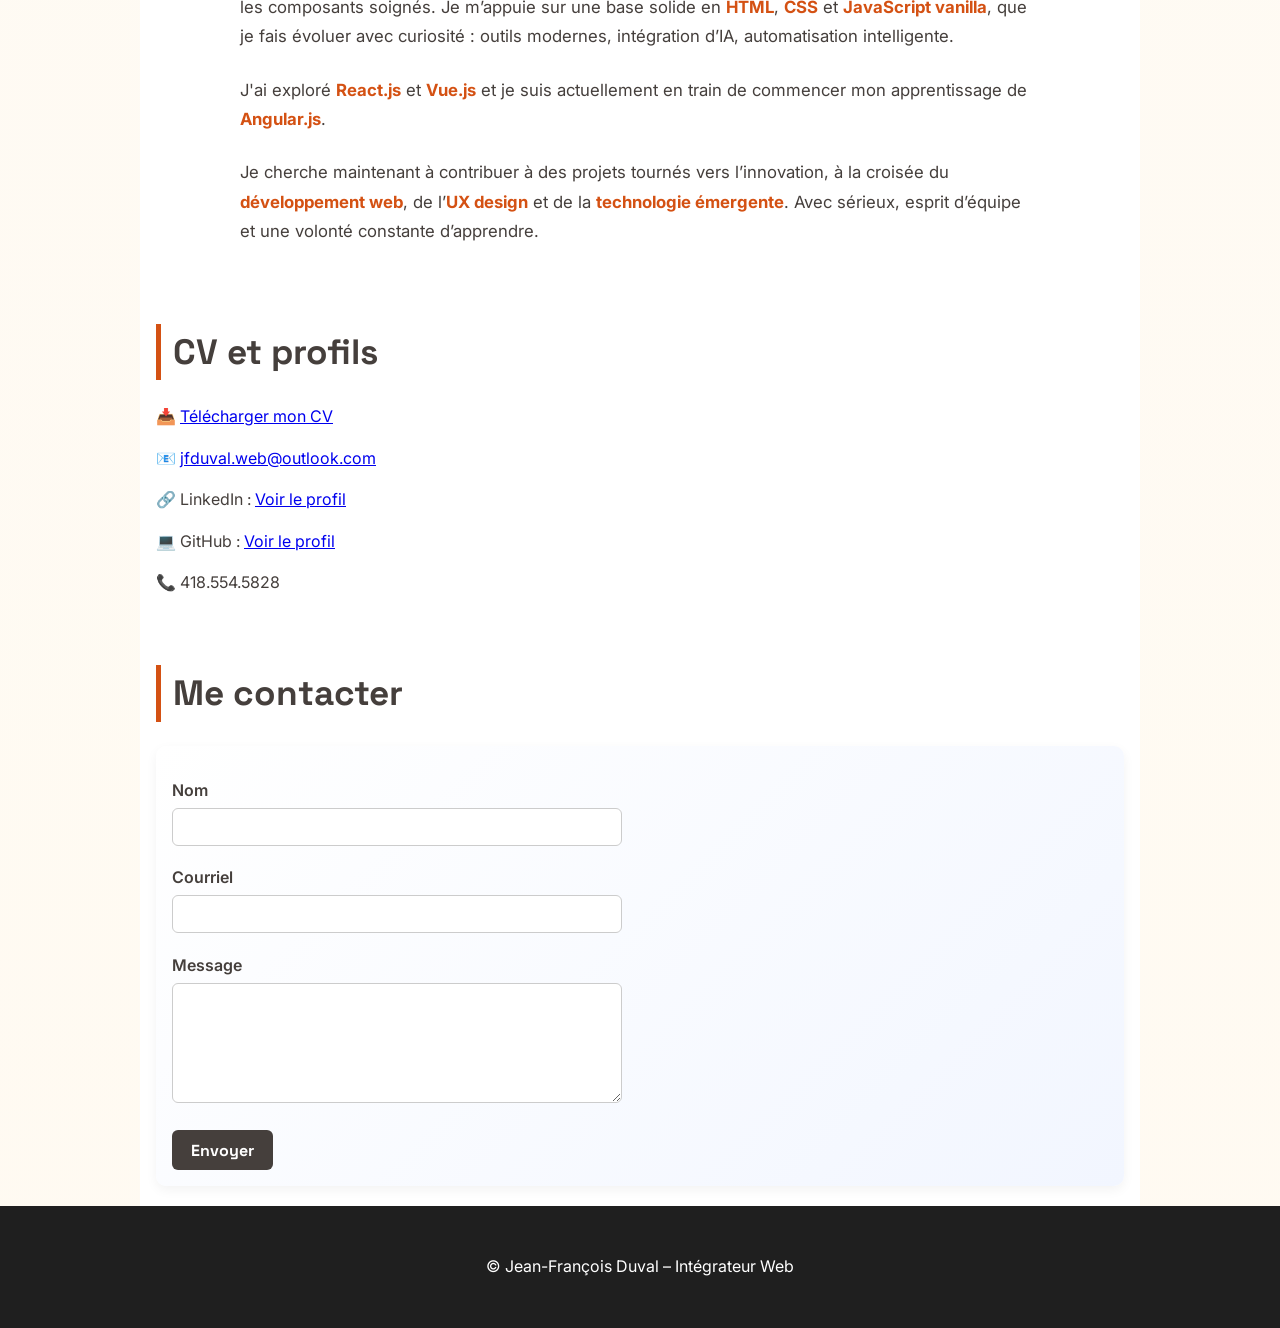
==== commit 0ddd7141: "ajout Frameworks dans description" ====
--- a/index.html
+++ b/index.html
@@ -202,6 +202,7 @@
           <strong>JavaScript vanilla</strong>, que je fais évoluer avec curiosité : outils modernes, intégration d’IA,
           automatisation intelligente.
         </p>
+        <p>J'ai exploré <strong>React.js</strong> et <strong>Vue.js</strong> et je suis actuellement en train de commencer mon apprentissage de <strong>Angular.js</strong>.</p>
 
         <p>Je cherche maintenant à contribuer à des projets tournés vers l’innovation, à la croisée du
           <strong>développement web</strong>, de l’<strong>UX design</strong> et de la <strong>technologie
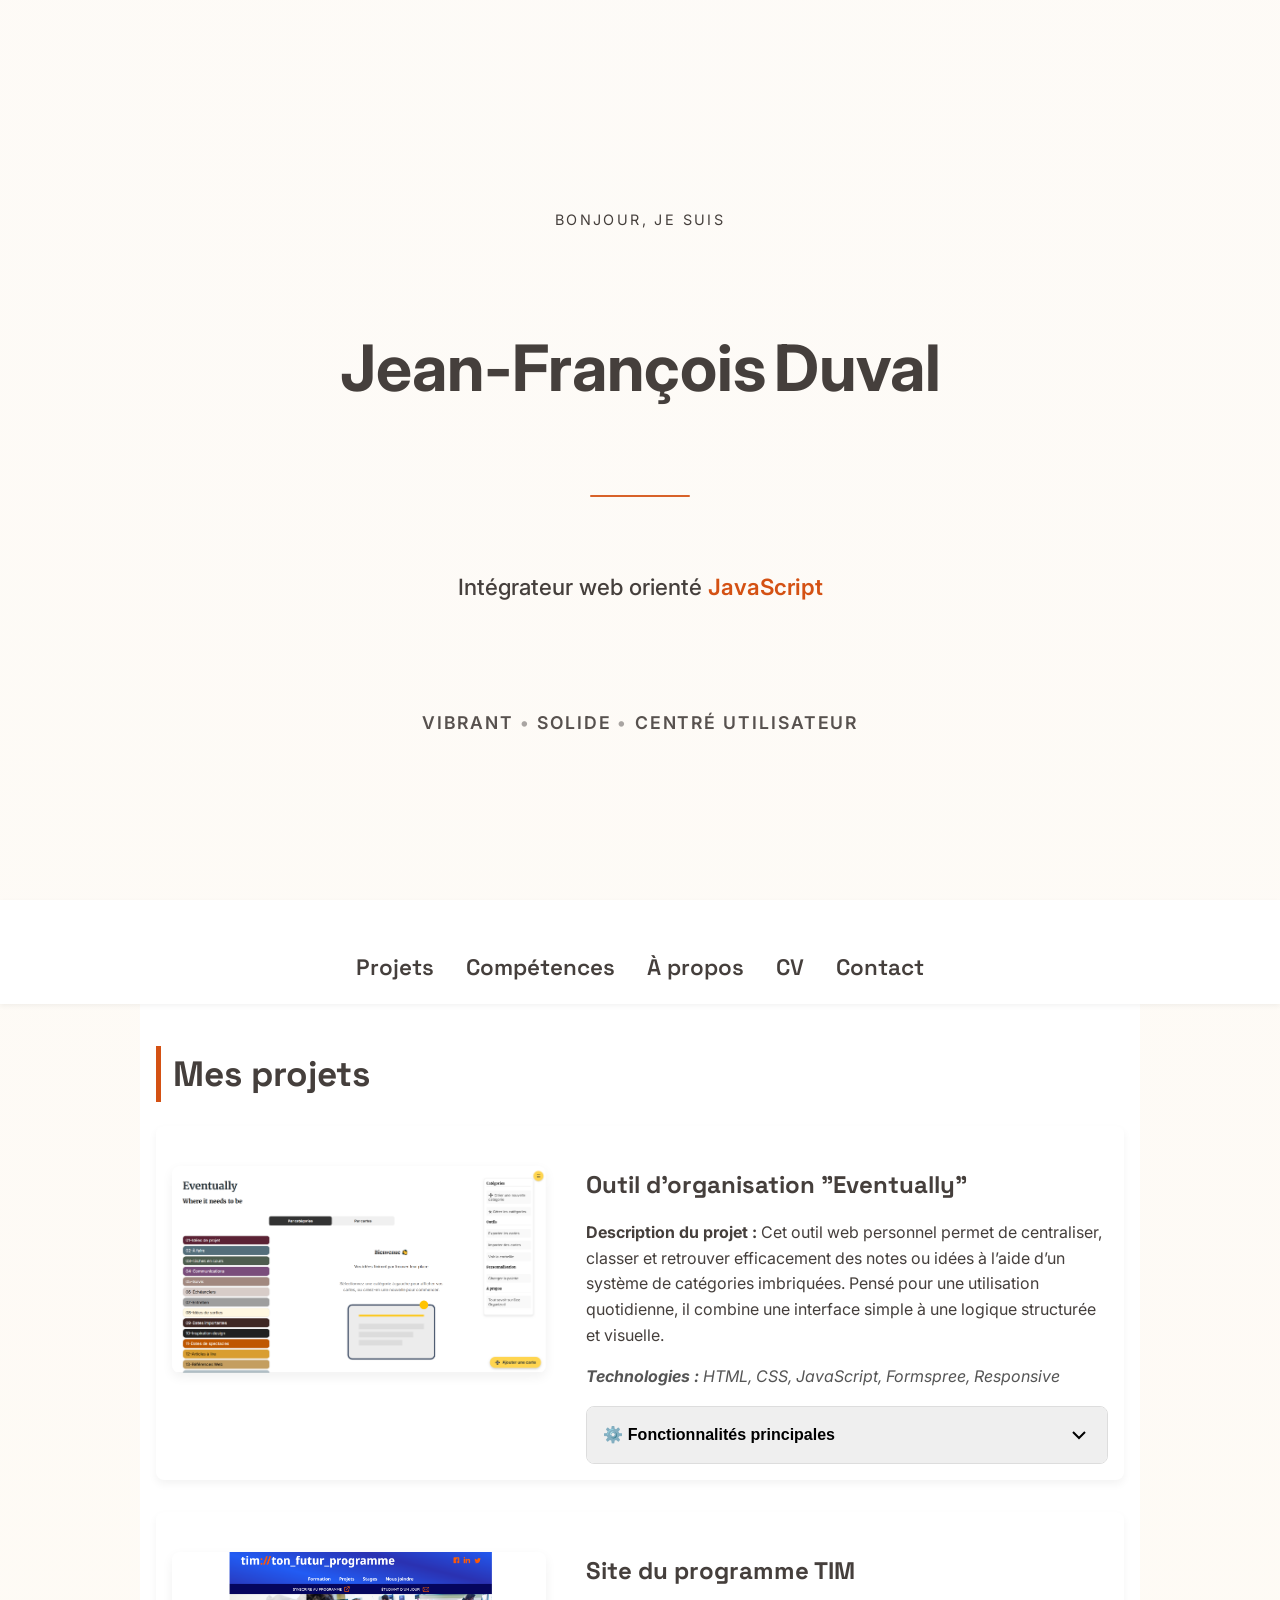
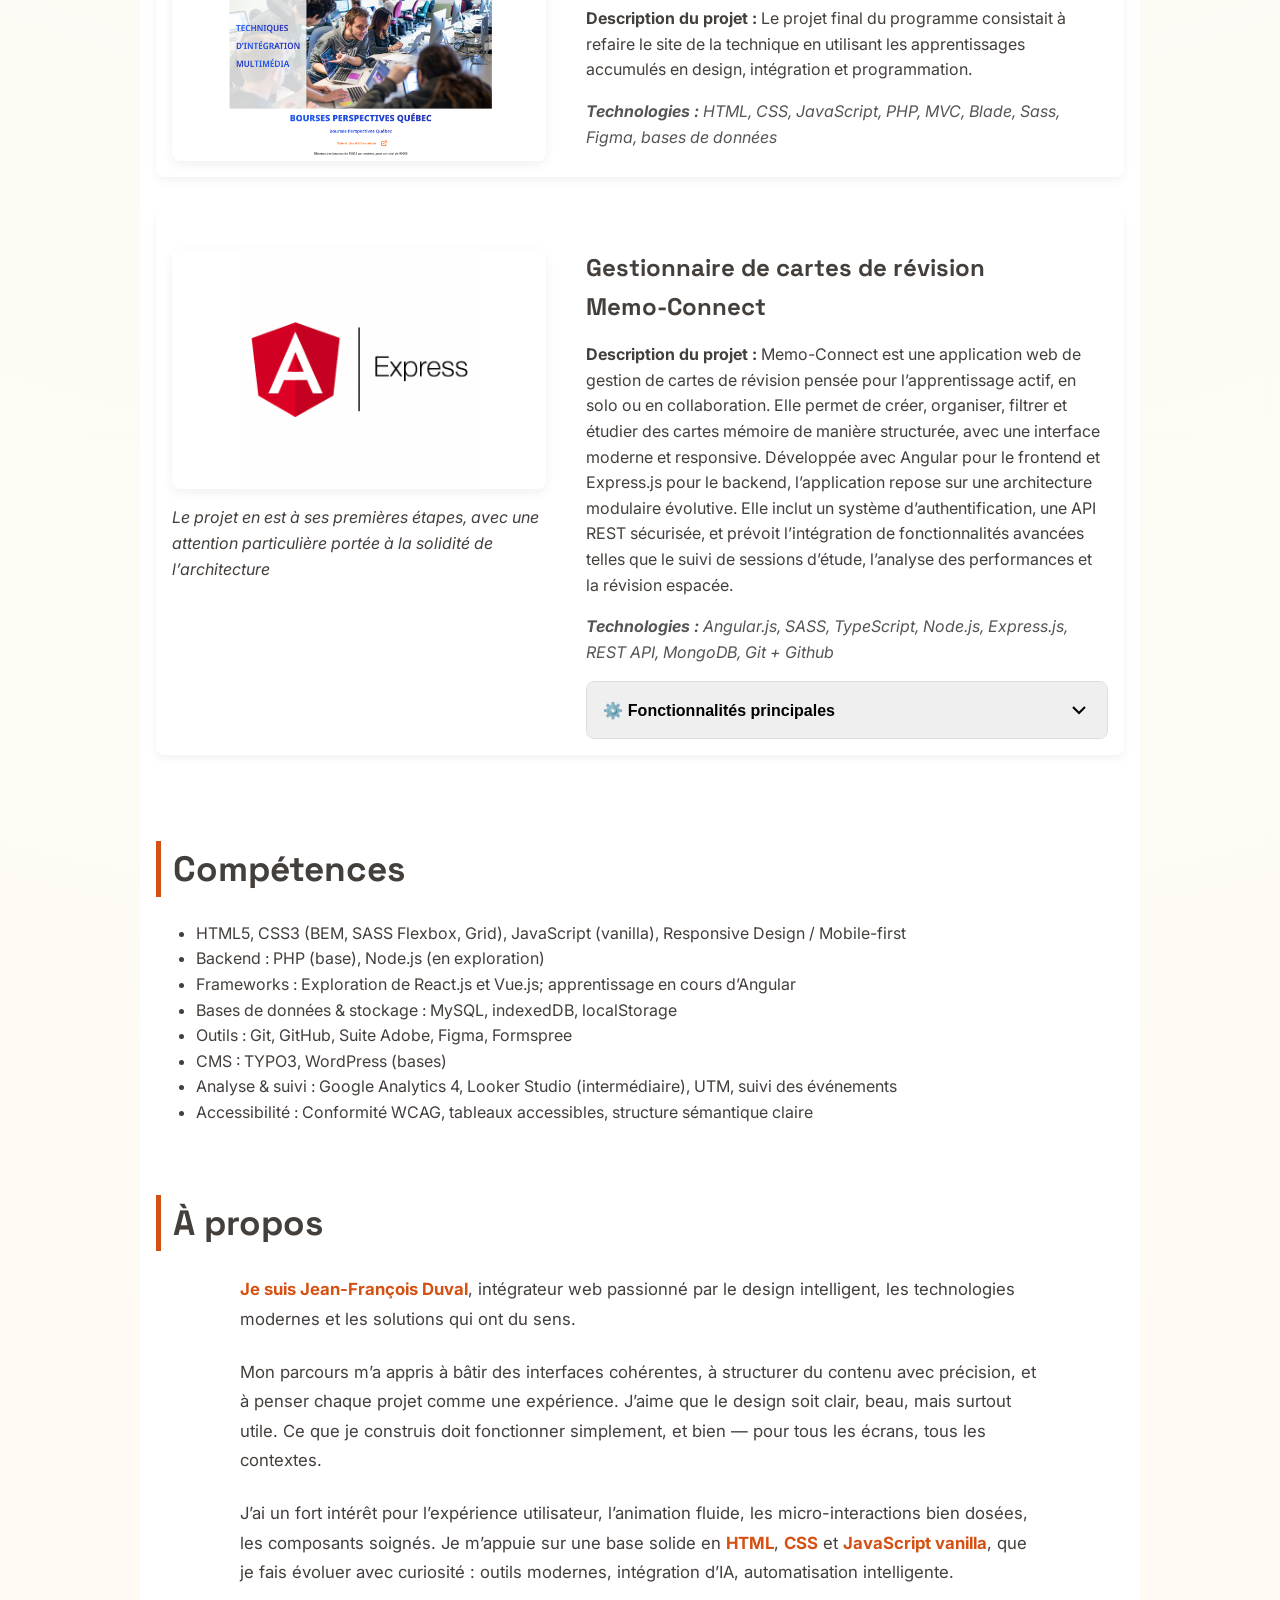
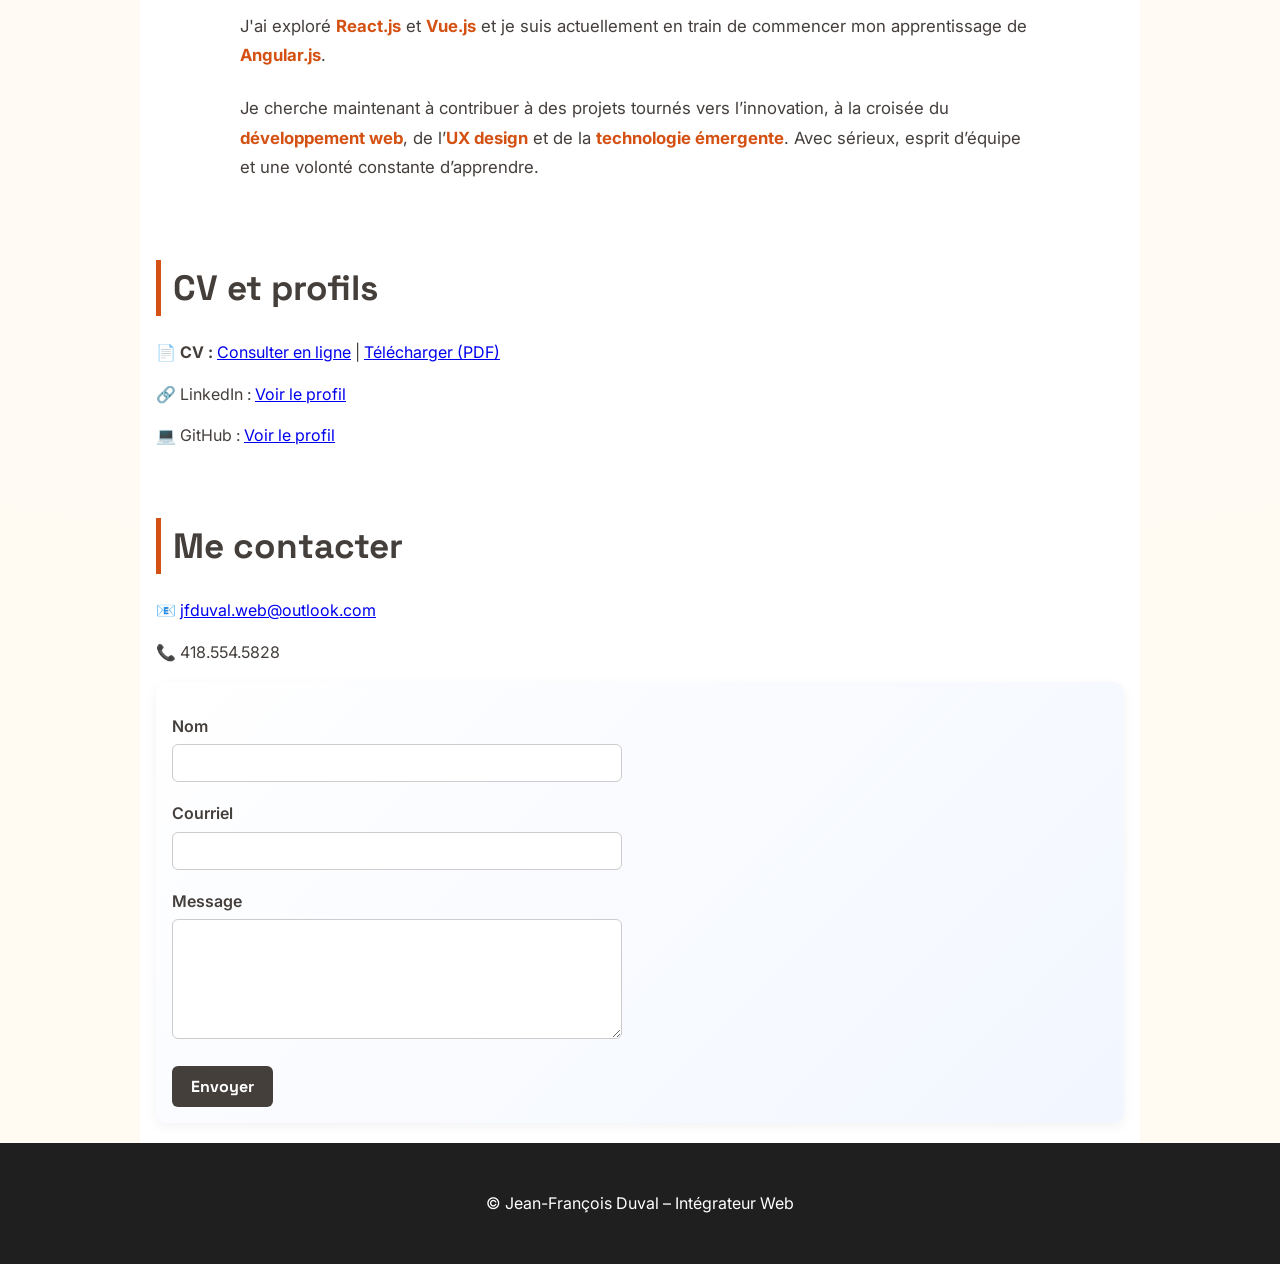
==== commit 40b73495: "amélioration contact et img angular" ====
--- a/index.html
+++ b/index.html
@@ -70,11 +70,13 @@
 
           <div class="infos-projet">
             <h3 class="titre-projet">Outil d'organisation "Eventually" </h3>
-            <p class="description-projet">Description du projet : Cet outil web personnel permet de centraliser,
+            <p class="description-projet"><strong>Description du projet :</strong> Cet outil web personnel permet de
+              centraliser,
               classer et retrouver efficacement des notes ou idées à l’aide d’un système de catégories imbriquées. Pensé
               pour une utilisation quotidienne, il combine une interface simple à une logique structurée et visuelle.
             </p>
-            <p class="techno-projet"><strong>Technologies&nbsp;:</strong> HTML, CSS, JavaScript, Formspree, Responsive</p>
+            <p class="techno-projet"><strong>Technologies&nbsp;:</strong> HTML, CSS, JavaScript, Formspree, Responsive
+            </p>
 
             <div class="accordion">
               <button class="accordion-header">
@@ -113,7 +115,8 @@
           </div>
           <div class="infos-projet">
             <h3 class="titre-projet">Site du programme TIM</h3>
-            <p class="description-projet">Description du projet : Le projet final du programme consistait à
+            <p class="description-projet"><strong>Description du projet :</strong> Le projet final du programme
+              consistait à
               refaire
               le site de la technique en utilisant les apprentissages accumulés en design, intégration et programmation.
             </p>
@@ -127,19 +130,32 @@
         <article class="carte-projet">
 
           <div class="images-projet">
-            <svg  class="image-projet-pleine logo-angular" role="img" viewBox="0 0 24 24" xmlns="http://www.w3.org/2000/svg"><title>Angular</title><path d="M16.712 17.711H7.288l-1.204 2.916L12 24l5.916-3.373-1.204-2.916ZM14.692 0l7.832 16.855.814-12.856L14.692 0ZM9.308 0 .662 3.999l.814 12.856L9.308 0Zm-.405 13.93h6.198L12 6.396 8.903 13.93Z"/></svg>
-             
+           <!--  <svg class="image-projet-pleine logo-angular" role="img" viewBox="0 0 24 24"
+              xmlns="http://www.w3.org/2000/svg">
+              <title>Angular</title>
+              <path
+                d="M16.712 17.711H7.288l-1.204 2.916L12 24l5.916-3.373-1.204-2.916ZM14.692 0l7.832 16.855.814-12.856L14.692 0ZM9.308 0 .662 3.999l.814 12.856L9.308 0Zm-.405 13.93h6.198L12 6.396 8.903 13.93Z" />
+            </svg> -->
+            <img class="image-projet-pleine logo-angular" src="/images/logos/angular-express.png" alt="">
+            <p class="caption-img"><em>Le projet en est à ses premières étapes, avec une attention particulière portée à la solidité
+                de l’architecture</em></caption>
           </div>
 
 
           <div class="infos-projet">
             <h3 class="titre-projet">Gestionnaire de cartes de révision <br>Memo-Connect</h3>
-            <p><em>Le projet en est à ses premières étapes, avec une attention particulière portée à la solidité de l’architecture</em></p>
-            <p class="description-projet">Memo-Connect est une application web de gestion de cartes de révision pensée pour l’apprentissage actif, en solo ou en collaboration. Elle permet de créer, organiser, filtrer et étudier des cartes mémoire de manière structurée, avec une interface moderne et responsive.
-
-              Développée avec Angular pour le frontend et Express.js pour le backend, l’application repose sur une architecture modulaire évolutive. Elle inclut un système d’authentification, une API REST sécurisée, et prévoit l’intégration de fonctionnalités avancées telles que le suivi de sessions d’étude, l’analyse des performances et la révision espacée.
+            <p class="description-projet"><strong>Description du projet :</strong> Memo-Connect est une application web
+              de gestion de cartes de révision pensée pour l’apprentissage actif, en solo ou en collaboration. Elle
+              permet de créer, organiser, filtrer et étudier des cartes mémoire de manière structurée, avec une
+              interface moderne et responsive.
+
+              Développée avec Angular pour le frontend et Express.js pour le backend, l’application repose sur une
+              architecture modulaire évolutive. Elle inclut un système d’authentification, une API REST sécurisée, et
+              prévoit l’intégration de fonctionnalités avancées telles que le suivi de sessions d’étude, l’analyse des
+              performances et la révision espacée.
             </p>
-            <p class="techno-projet"><strong>Technologies&nbsp;:</strong> Angular.js, SASS, TypeScript, Node.js, Express.js, REST API, MongoDB, Git + Github</p>
+            <p class="techno-projet"><strong>Technologies&nbsp;:</strong> Angular.js, SASS, TypeScript, Node.js,
+              Express.js, REST API, MongoDB, Git + Github</p>
 
             <div class="accordion">
               <button class="accordion-header">
@@ -151,20 +167,29 @@
               </button>
               <div class="accordion-content">
                 <ul class="liste-fonctionnalites">
-                  <li><span class="emoji">✅</span><span>Création, modification et suppression de cartes de révision</span></li>
-                  <li><span class="emoji">🗂️</span><span>Organisation des cartes par catégories hiérarchiques</span></li>
-                  <li><span class="emoji">🏷️</span><span>Ajout de tags pour filtrer les cartes selon plusieurs critères</span></li>
-                  <li><span class="emoji">🔁</span><span>Mode révision avec navigation séquentielle ou aléatoire</span></li>
-                  <li><span class="emoji">🔍</span><span>Recherche instantanée dans les cartes (titre, contenu, tags)</span></li>
-                  <li><span class="emoji">🎯</span><span>Système de filtres dynamiques par catégorie et tag combiné</span></li>
-                  <li><span class="emoji">📱</span><span>Interface responsive avec navigation adaptée aux écrans mobiles</span></li>
+                  <li><span class="emoji">✅</span><span>Création, modification et suppression de cartes de
+                      révision</span></li>
+                  <li><span class="emoji">🗂️</span><span>Organisation des cartes par catégories hiérarchiques</span>
+                  </li>
+                  <li><span class="emoji">🏷️</span><span>Ajout de tags pour filtrer les cartes selon plusieurs
+                      critères</span></li>
+                  <li><span class="emoji">🔁</span><span>Mode révision avec navigation séquentielle ou aléatoire</span>
+                  </li>
+                  <li><span class="emoji">🔍</span><span>Recherche instantanée dans les cartes (titre, contenu,
+                      tags)</span></li>
+                  <li><span class="emoji">🎯</span><span>Système de filtres dynamiques par catégorie et tag
+                      combiné</span></li>
+                  <li><span class="emoji">📱</span><span>Interface responsive avec navigation adaptée aux écrans
+                      mobiles</span></li>
                   <li><span class="emoji">🔐</span><span>Authentification utilisateur (à venir)</span></li>
                   <li><span class="emoji">📊</span><span>Suivi des sessions de révision (à venir)</span></li>
-                  <li><span class="emoji">⏰</span><span>Révision espacée avec priorisation intelligente (prévu)</span></li>
+                  <li><span class="emoji">⏰</span><span>Révision espacée avec priorisation intelligente (prévu)</span>
+                  </li>
                   <li><span class="emoji">☁️</span><span>Stockage cloud sécurisé (prévu)</span></li>
-                  <li><span class="emoji">📤</span><span>API REST pour synchronisation des données (en cours)</span></li>
+                  <li><span class="emoji">📤</span><span>API REST pour synchronisation des données (en cours)</span>
+                  </li>
                 </ul>
-                
+
               </div>
             </div>
           </div>
@@ -202,7 +227,8 @@
           <strong>JavaScript vanilla</strong>, que je fais évoluer avec curiosité : outils modernes, intégration d’IA,
           automatisation intelligente.
         </p>
-        <p>J'ai exploré <strong>React.js</strong> et <strong>Vue.js</strong> et je suis actuellement en train de commencer mon apprentissage de <strong>Angular.js</strong>.</p>
+        <p>J'ai exploré <strong>React.js</strong> et <strong>Vue.js</strong> et je suis actuellement en train de
+          commencer mon apprentissage de <strong>Angular.js</strong>.</p>
 
         <p>Je cherche maintenant à contribuer à des projets tournés vers l’innovation, à la croisée du
           <strong>développement web</strong>, de l’<strong>UX design</strong> et de la <strong>technologie
@@ -213,13 +239,10 @@
 
     <section id="cv" aria-labelledby="titre-cv" data-clair>
       <h2 id="titre-cv" class="section-titre">CV et profils</h2>
-
-      <p> <span aria-hidden="true">📥</span> <a href="documents/cv-jfduval.pdf" target="_blank"
-          rel="noopener">Télécharger mon CV</a></p>
-
-      <p>
-        <span aria-hidden="true">📧</span>
-        <a href="mailto:jfduval.web@outlook.com">jfduval.web@outlook.com</a>
+      <p>
+        📄 <strong>CV :</strong>
+        <a href="https://jeffduval1.github.io/cv-jf-duval/" target="_blank">Consulter en ligne</a> |
+        <a href="documents/cv-jfduval.pdf" download>Télécharger (PDF)</a>
       </p>
       <p>
         <span aria-hidden="true">🔗</span>
@@ -235,14 +258,19 @@
           Voir le profil
         </a>
       </p>
+
+    </section>
+
+    <section id="contact" aria-labelledby="titre-contact" data-clair>
+      <h2 id="titre-contact" class="section-titre">Me contacter</h2>
+      <p>
+        <span aria-hidden="true">📧</span>
+        <a href="mailto:jfduval.web@outlook.com">jfduval.web@outlook.com</a>
+      </p>
       <p>
         <span aria-hidden="true">📞</span>
         418.554.5828
       </p>
-    </section>
-
-    <section id="contact" aria-labelledby="titre-contact" data-clair>
-      <h2 id="titre-contact" class="section-titre">Me contacter</h2>
       <div class="ctnForm">
         <form class="formulaire-contact" action="https://formspree.io/f/mrblqggp" method="POST">
           <p>
--- a/styles.css
+++ b/styles.css
@@ -12,6 +12,9 @@
     --couleur-alerte: #B3380F;
     /* Variante plus foncée de l’orange – erreurs, suppressions */
     --color-white: #FFFFFF;
+    --couleur-accordeon-douce: #FDF6F1;
+    --couleur-accordeon-hover: #F6ECE4;
+    --couleur-accordeon-panel: #FFFDFB;
     --police-titres: 'Space Grotesk', sans-serif;
     --police-texte: 'Inter', sans-serif;
 }
@@ -707,7 +710,7 @@
 .accordion-header {
     width: 100%;
     padding: 1rem;
-    background: rgba(255, 243, 212, 0.3);
+    background: --couleur-accordeon-douce;
     /* version douce */
     border: none;
     display: flex;
@@ -720,7 +723,7 @@
 }
 
 .accordion-header:hover {
-    background: var(--color-light-grey, #eaeaea);
+    background: var(--couleur-accordeon-hover);
 }
 
 .accordion-content {
@@ -734,6 +737,7 @@
     max-height: 500px;
     /* ajustable */
     padding: 1rem;
+    background: var(--couleur-accordeon-panel);
 }
 
 .chevron {
@@ -755,6 +759,7 @@
     .images-projet {
         flex: 1;
         max-width: 45%;
+        margin-top: 24px;
     }
 
     .infos-projet {
@@ -762,7 +767,9 @@
         padding-left: 1.5rem;
     }
 }
-
+.caption-img{
+    margin-top: 1rem;
+}
 .image-projet-pleine {
     width: 100%;
     height: auto;
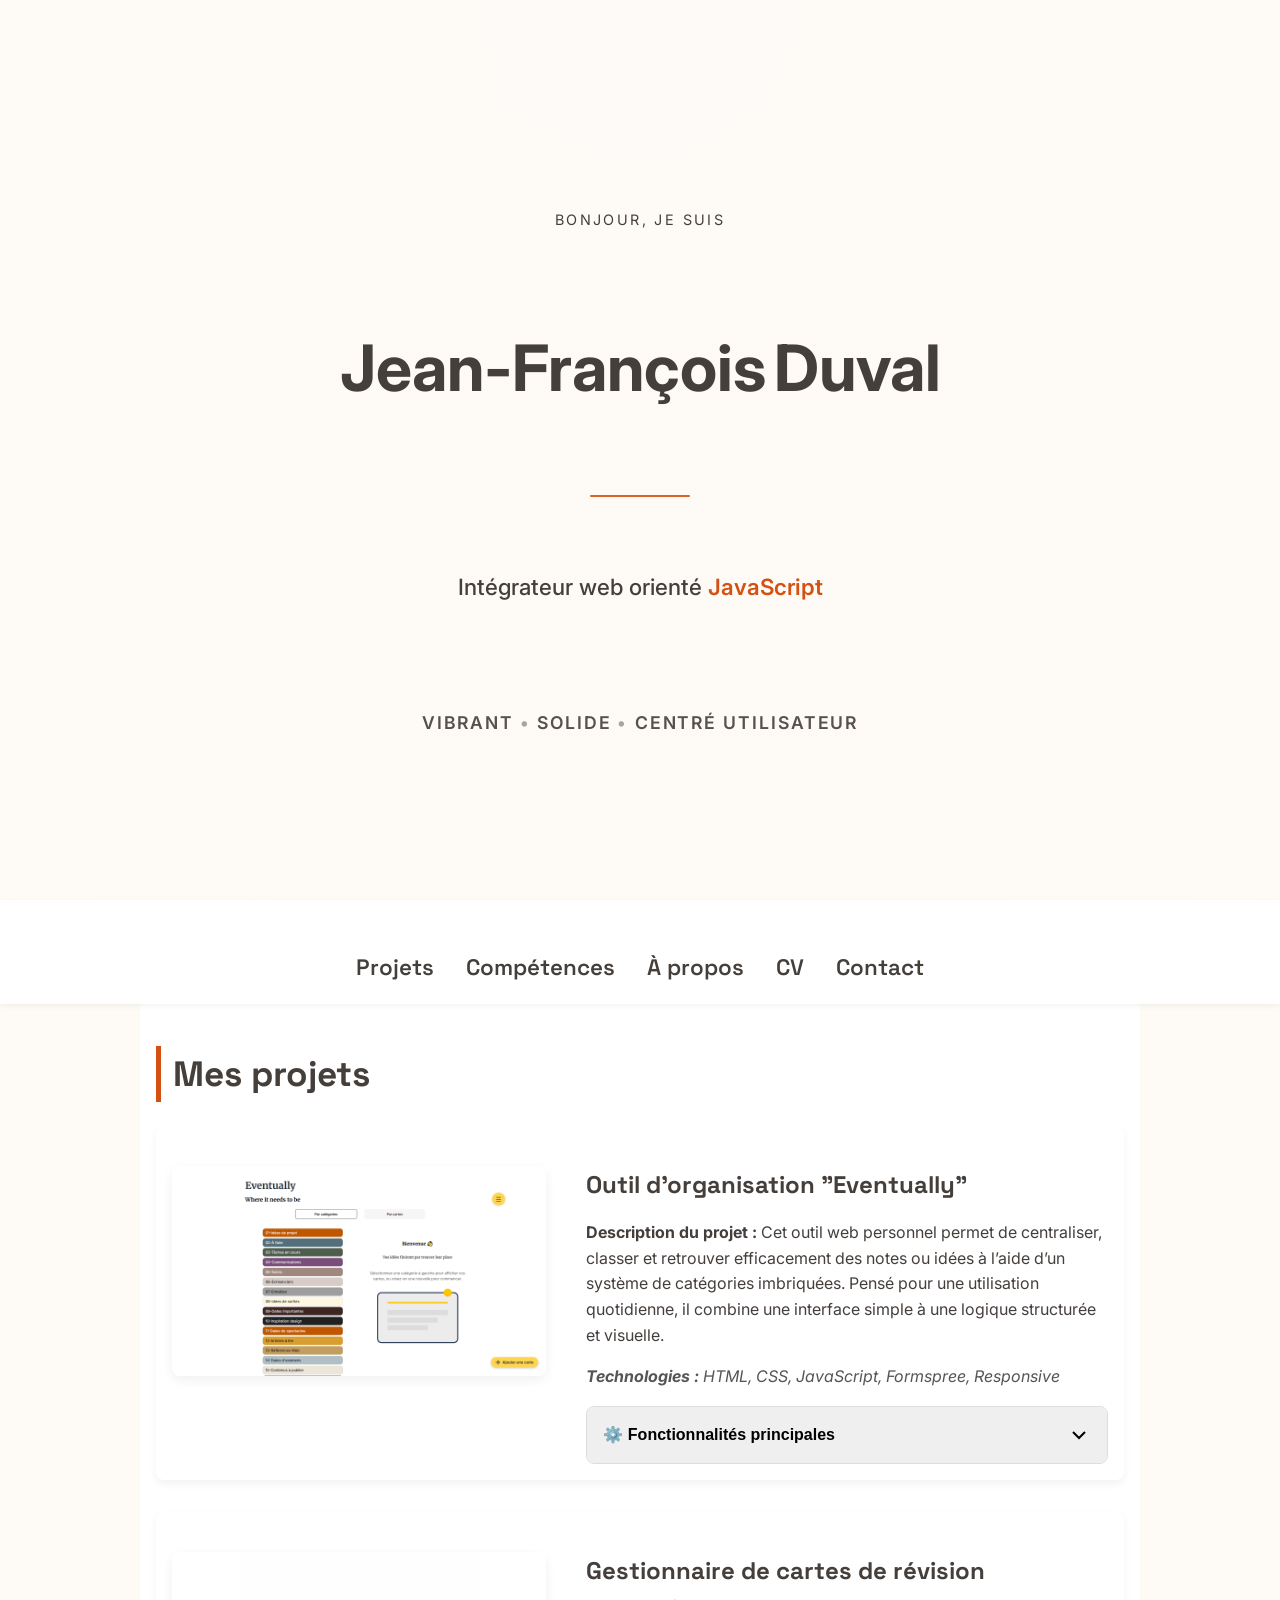
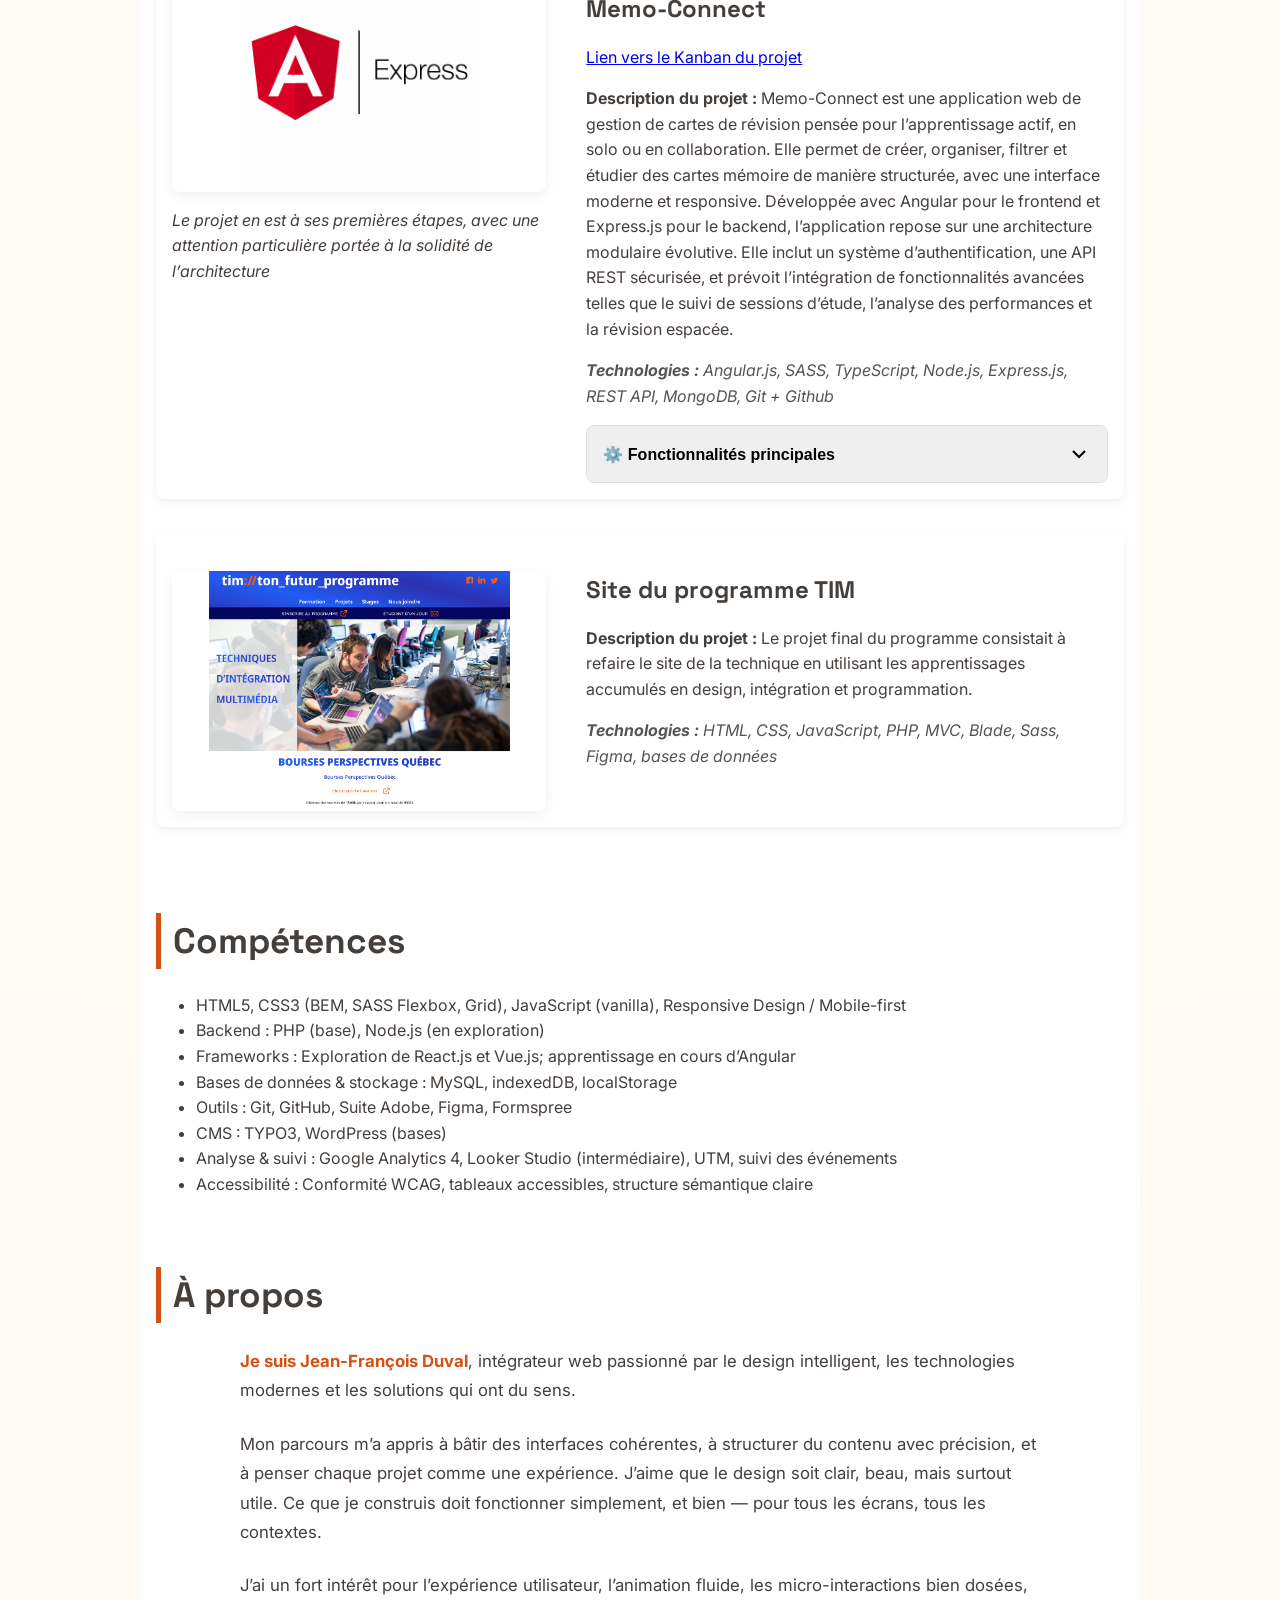
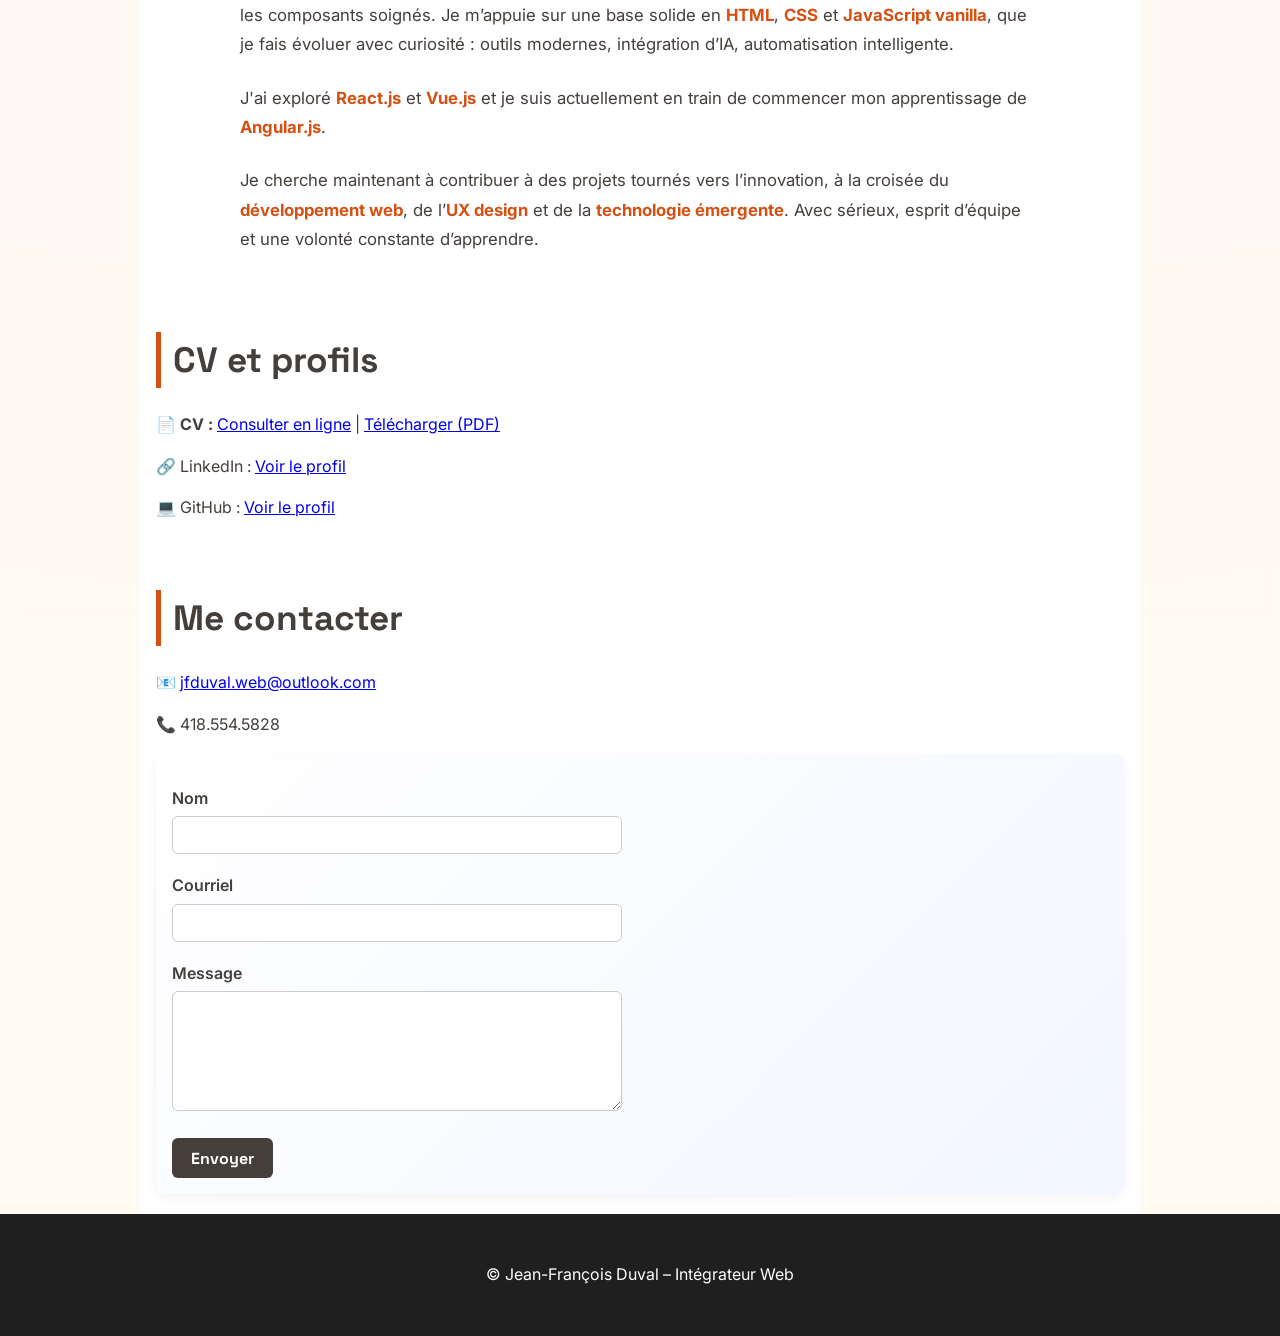
==== commit b00b2e06: "ajout du lien vers kanban memo-connect" ====
--- a/index.html
+++ b/index.html
@@ -63,7 +63,7 @@
         <article class="carte-projet">
 
           <div class="images-projet">
-            <img src="images/projets/eventually/eventually.png" alt="Aperçu de l’interface Eventually"
+            <img src="images/projets/eventually/vue-categories.png" alt="Aperçu de l’interface Eventually"
               class="image-projet-pleine">
           </div>
 
@@ -107,35 +107,11 @@
           </div>
         </article>
       </div>
+
       <div class="conteneur-projet">
         <article class="carte-projet">
 
           <div class="images-projet">
-            <img src="images/projets/tim/tim_accueil.png" alt="Aperçu de l’interface TIM" class="image-projet-pleine">
-          </div>
-          <div class="infos-projet">
-            <h3 class="titre-projet">Site du programme TIM</h3>
-            <p class="description-projet"><strong>Description du projet :</strong> Le projet final du programme
-              consistait à
-              refaire
-              le site de la technique en utilisant les apprentissages accumulés en design, intégration et programmation.
-            </p>
-            <p class="techno-projet"><strong>Technologies&nbsp;:</strong> HTML, CSS, JavaScript, PHP, MVC, Blade, Sass,
-              Figma, bases de données</p>
-
-          </div>
-        </article>
-      </div>
-      <div class="conteneur-projet">
-        <article class="carte-projet">
-
-          <div class="images-projet">
-           <!--  <svg class="image-projet-pleine logo-angular" role="img" viewBox="0 0 24 24"
-              xmlns="http://www.w3.org/2000/svg">
-              <title>Angular</title>
-              <path
-                d="M16.712 17.711H7.288l-1.204 2.916L12 24l5.916-3.373-1.204-2.916ZM14.692 0l7.832 16.855.814-12.856L14.692 0ZM9.308 0 .662 3.999l.814 12.856L9.308 0Zm-.405 13.93h6.198L12 6.396 8.903 13.93Z" />
-            </svg> -->
             <img class="image-projet-pleine logo-angular" src="/images/logos/angular-express.png" alt="">
             <p class="caption-img"><em>Le projet en est à ses premières étapes, avec une attention particulière portée à la solidité
                 de l’architecture</em></caption>
@@ -144,6 +120,7 @@
 
           <div class="infos-projet">
             <h3 class="titre-projet">Gestionnaire de cartes de révision <br>Memo-Connect</h3>
+            <p><a href="https://trello.com/b/E0HVTX14/m%C3%A9mo-connect#">Lien vers le Kanban du projet</a></p>
             <p class="description-projet"><strong>Description du projet :</strong> Memo-Connect est une application web
               de gestion de cartes de révision pensée pour l’apprentissage actif, en solo ou en collaboration. Elle
               permet de créer, organiser, filtrer et étudier des cartes mémoire de manière structurée, avec une
@@ -192,6 +169,25 @@
 
               </div>
             </div>
+          </div>
+        </article>
+      </div>
+      <div class="conteneur-projet">
+        <article class="carte-projet">
+
+          <div class="images-projet">
+            <img src="images/projets/tim/tim_accueil.png" alt="Aperçu de l’interface TIM" class="image-projet-pleine">
+          </div>
+          <div class="infos-projet">
+            <h3 class="titre-projet">Site du programme TIM</h3>
+            <p class="description-projet"><strong>Description du projet :</strong> Le projet final du programme
+              consistait à
+              refaire
+              le site de la technique en utilisant les apprentissages accumulés en design, intégration et programmation.
+            </p>
+            <p class="techno-projet"><strong>Technologies&nbsp;:</strong> HTML, CSS, JavaScript, PHP, MVC, Blade, Sass,
+              Figma, bases de données</p>
+
           </div>
         </article>
       </div>
@@ -295,6 +291,10 @@
     <p>&copy; Jean-François Duval – Intégrateur Web</p>
   </footer>
   <script src="main.js" defer></script>
+  <div id="modal-image" class="modal-image hidden">
+    <span class="close-modal">×</span>
+    <img id="image-grand-format" alt="Image agrandie">
+  </div>
 </body>
 
 </html>
--- a/styles.css
+++ b/styles.css
@@ -809,3 +809,36 @@
     text-align: center;
     padding: 2rem 1rem;
 }
+.modal-image {
+    position: fixed;
+    top: 0;
+    left: 0;
+    width: 100%;
+    height: 100%;
+    background: rgba(30, 30, 30, 0.9);
+    display: flex;
+    justify-content: center;
+    align-items: center;
+    z-index: 9999;
+  }
+  
+  .modal-image img {
+    max-width: 90%;
+    max-height: 90%;
+    box-shadow: 0 0 30px rgba(0, 0, 0, 0.5);
+    border-radius: 8px;
+  }
+  
+  .modal-image .close-modal {
+    position: absolute;
+    top: 1.5rem;
+    right: 2rem;
+    font-size: 2rem;
+    color: white;
+    cursor: pointer;
+  }
+  
+  .hidden {
+    display: none;
+  }
+  
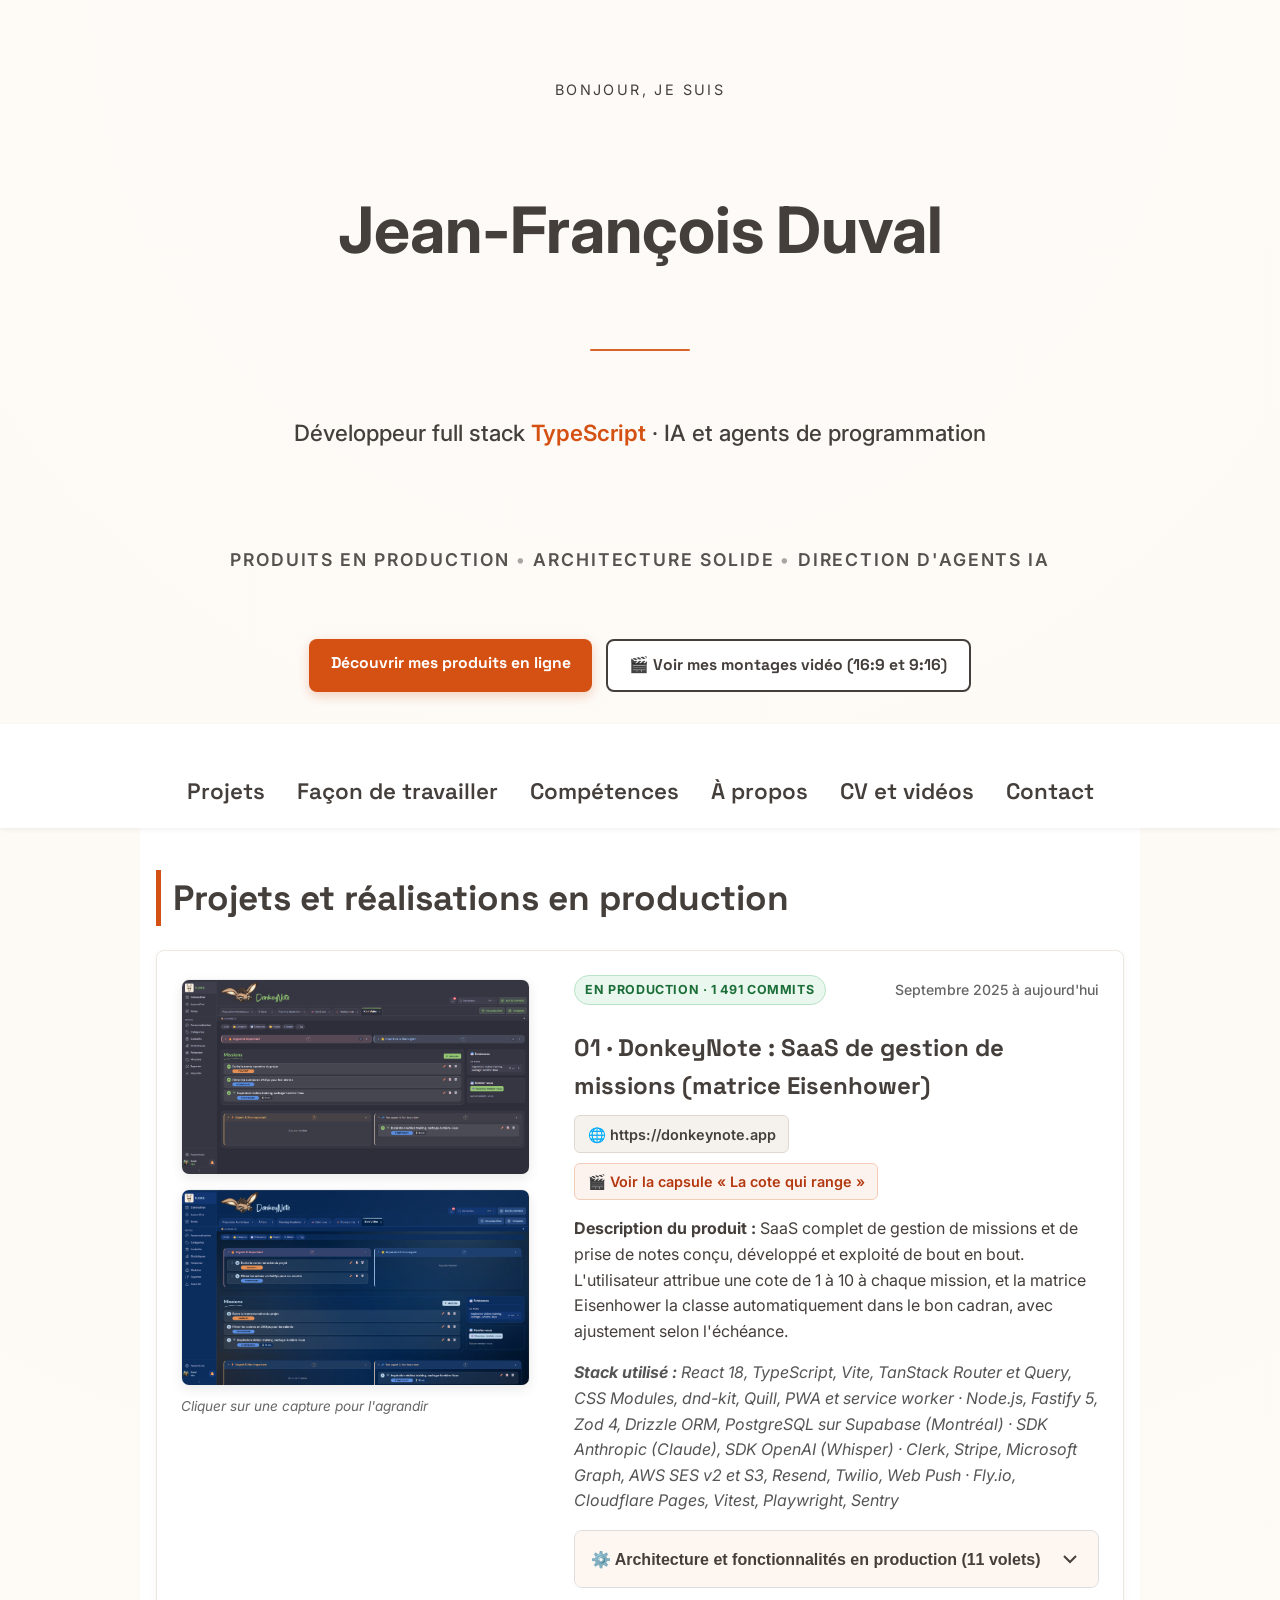
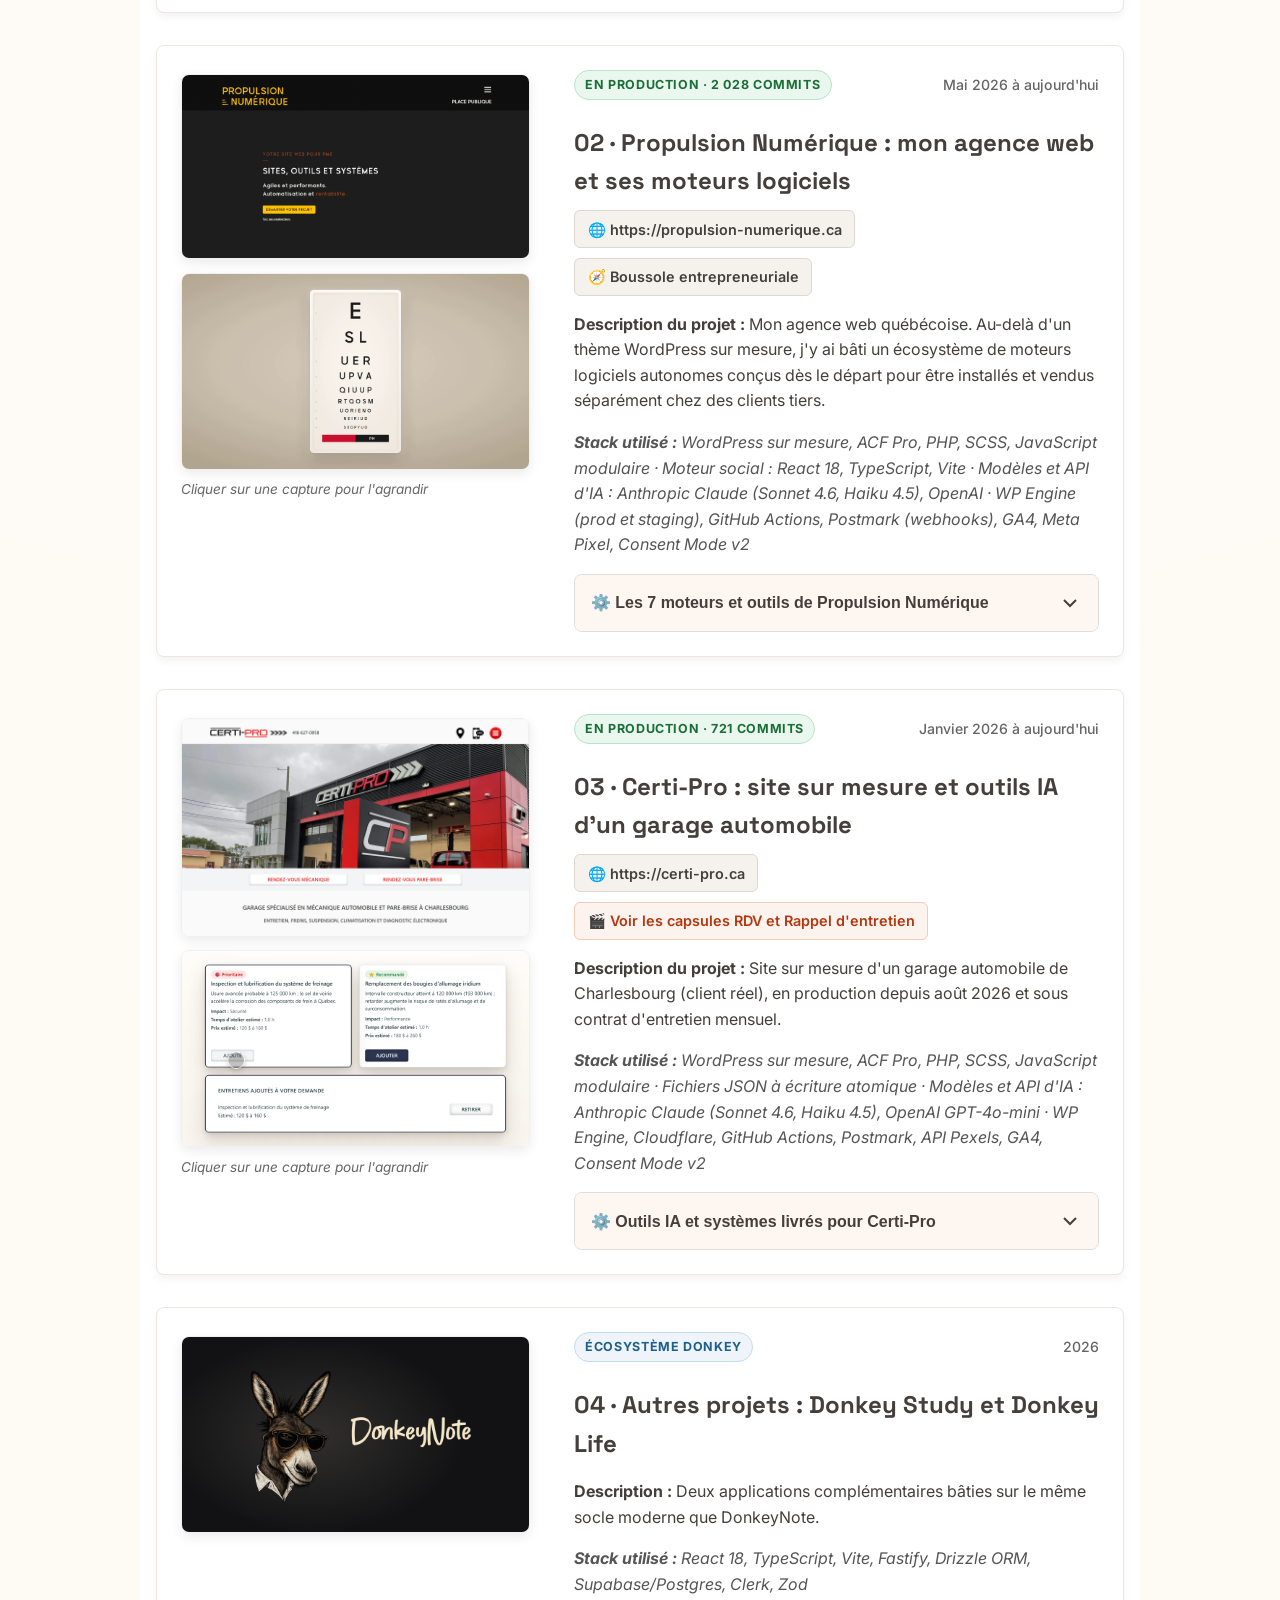
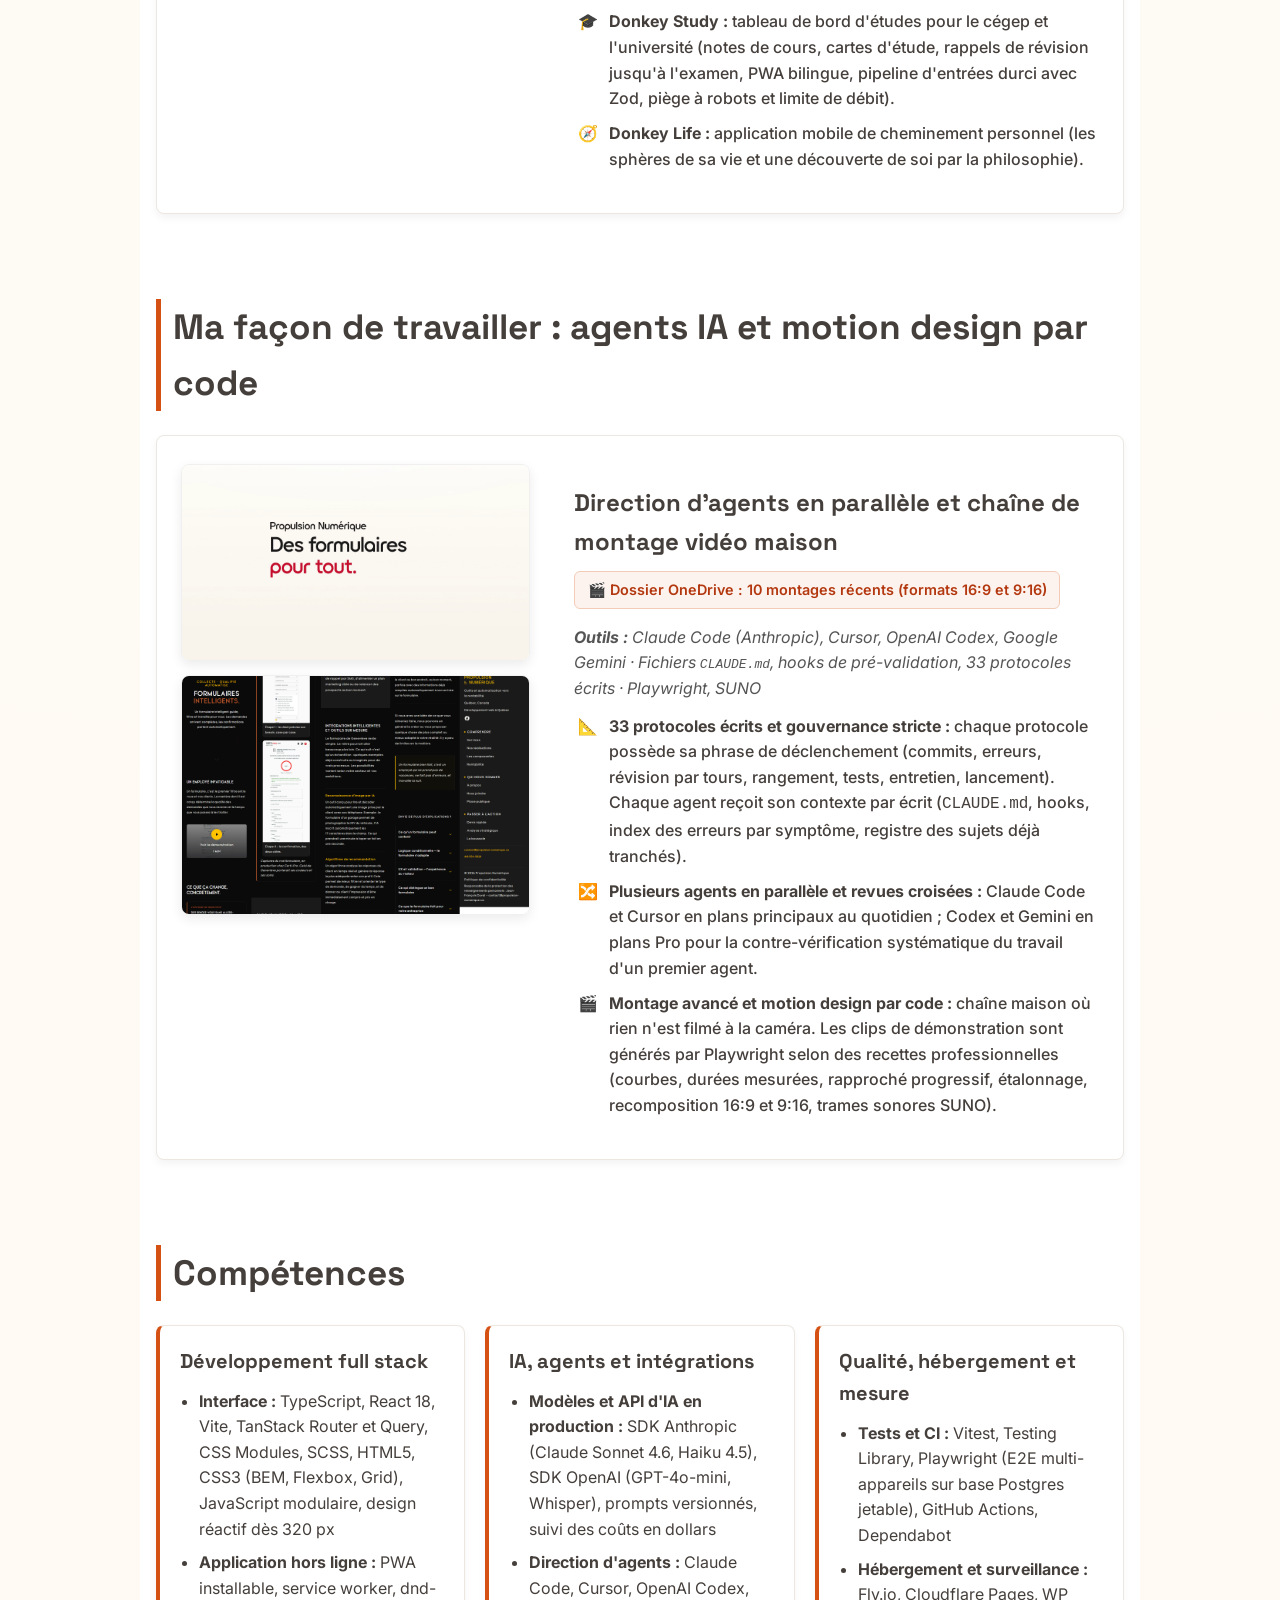
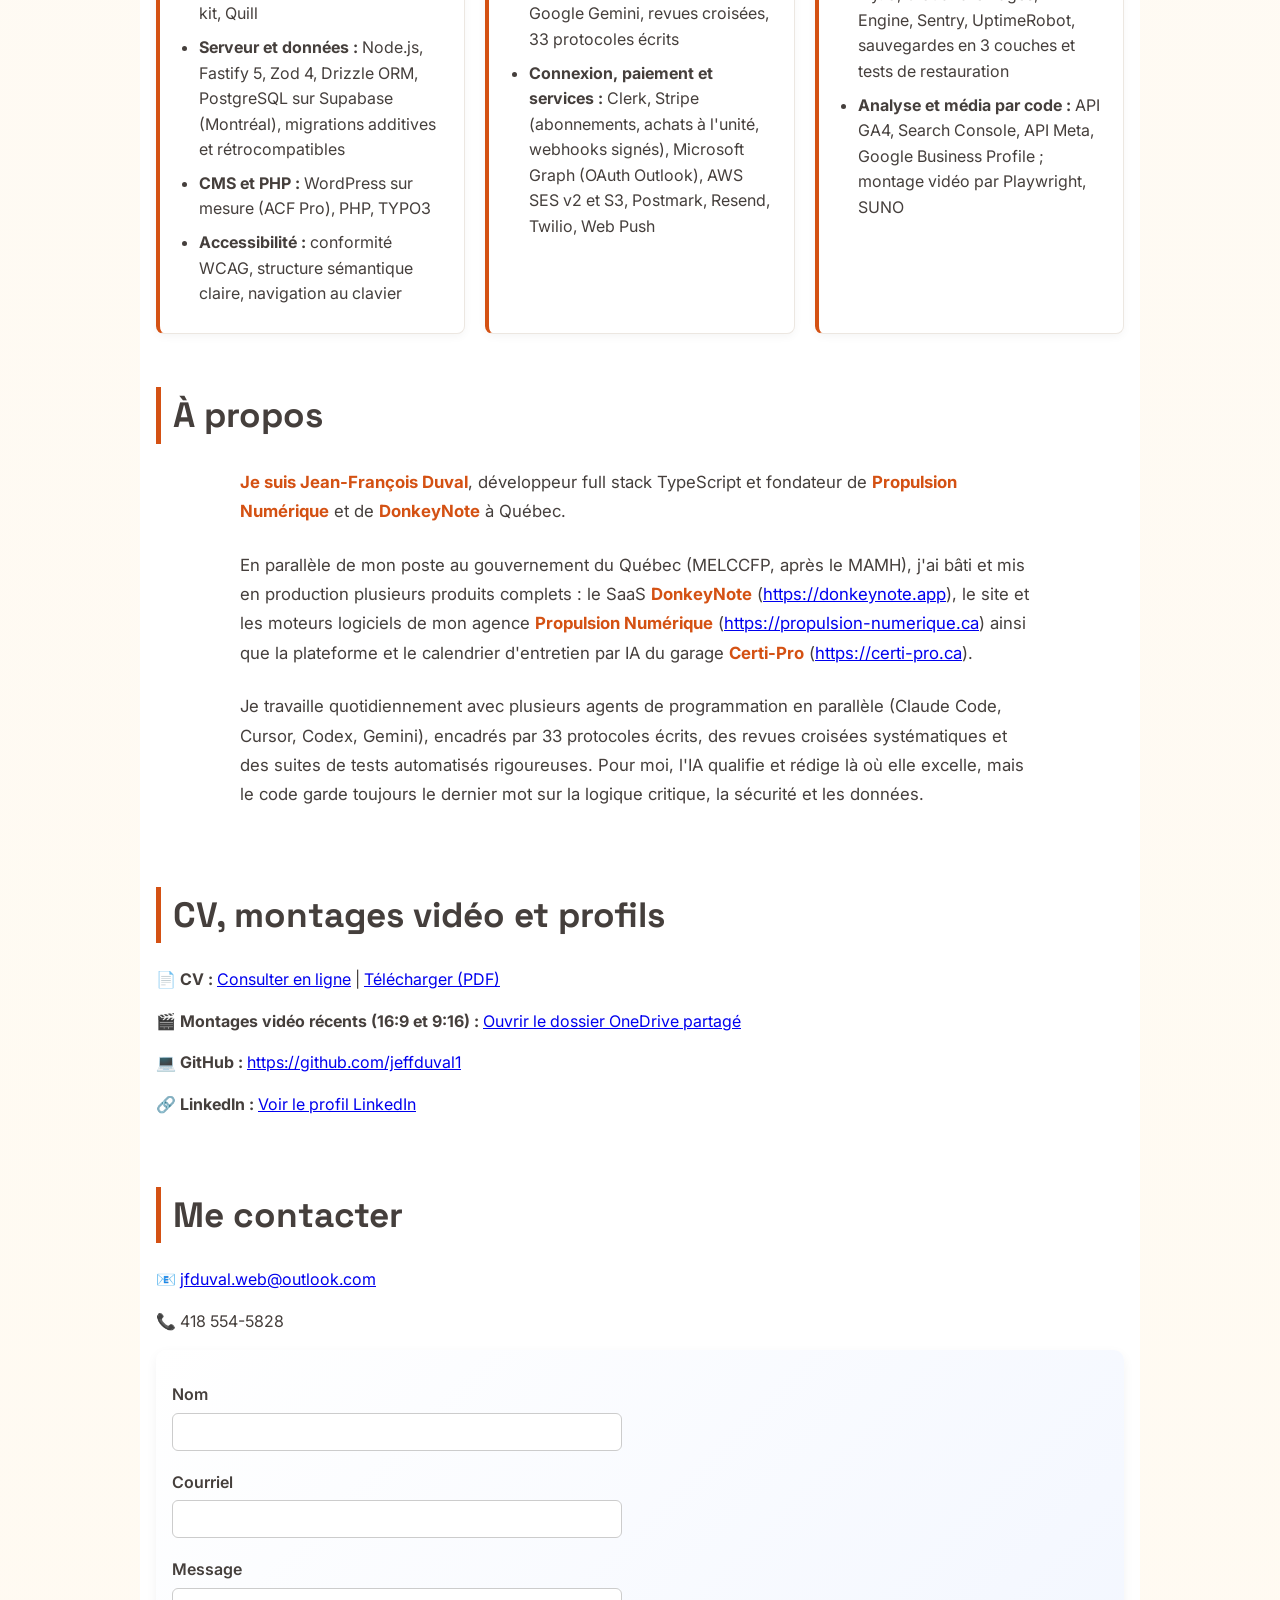
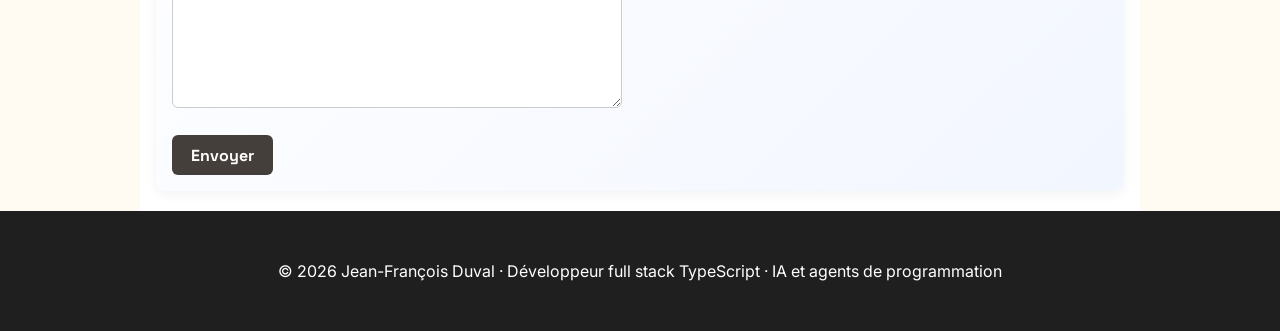
==== commit eaea7959: "Mettre à jour le portfolio avec les produits 2026 en production et les montages vidéo" ====
--- a/index.html
+++ b/index.html
@@ -4,16 +4,15 @@
 <head>
   <meta charset="UTF-8">
   <meta name="viewport" content="width=device-width, initial-scale=1.0">
-  <title>Jean-François Duval | Intégrateur Web</title>
+  <title>Jean-François Duval | Développeur full stack TypeScript · IA et agents de programmation</title>
   <meta name="description"
-    content="Portfolio de Jean-François Duval, intégrateur web spécialisé en accessibilité, responsive design et développement moderne.">
+    content="Portfolio de Jean-François Duval, développeur full stack TypeScript et React (SaaS DonkeyNote, Propulsion Numérique, Certi-Pro), intégration d'IA en production et direction d'agents de programmation.">
 
   <!-- Polices -->
   <link
-    href="https://fonts.googleapis.com/css2?family=Space+Grotesk:wght@400;700&family=Inter:wght@400;600&display=swap"
+    href="https://fonts.googleapis.com/css2?family=Space+Grotesk:wght@400;600;700&family=Inter:wght@400;500;600;700&display=swap"
     rel="stylesheet">
   <link rel="stylesheet" href="styles.css">
-
 </head>
 
 <body>
@@ -26,81 +25,84 @@
           <span class="nom">Duval</span>
         </h1>
         <div class="ligne-accent"></div>
-        <h2 class="soustitre-fonction">Intégrateur web orienté <span class="accent">JavaScript</span></h2>
+        <h2 class="soustitre-fonction">Développeur full stack <span class="accent">TypeScript</span> · IA et agents de programmation</h2>
         <p class="soustitre accentuee">
-          <span class="ligne1">Vibrant <span class="point">•</span> Solide</span>
-          <span class="ligne2">Centré utilisateur</span>
-        </p>
+          <span class="ligne1">Produits en production <span class="point">•</span> Architecture solide</span>
+          <span class="ligne2">Direction d'agents IA</span>
+        </p>
+        <div class="hero-actions">
+          <a href="#projets" class="btn-primaire">Découvrir mes produits en ligne</a>
+          <a href="https://1drv.ms/f/c/5f18c55ff03c8e9d/IgB4XdKOYRT3R7EL2zRr6CiNAWuEsrrYtdZXUw7FrZQ0P9o?e=lAoPhI" target="_blank" rel="noopener noreferrer" class="btn-secondaire">🎬 Voir mes montages vidéo (16:9 et 9:16)</a>
+        </div>
       </div>
     </div>
-
   </header>
+
   <!-- Bouton hamburger (mobile uniquement) -->
   <button id="menuToggle" aria-label="Ouvrir le menu" aria-expanded="false">☰</button>
 
-
-
   <!-- Overlay (fond semi-transparent quand le menu est ouvert) -->
   <div id="overlay" tabindex="-1"></div>
 
-  <!-- Menu latéral -->
+  <!-- Menu principal -->
   <div class="div-nav">
     <nav id="menu" role="navigation" aria-label="Menu principal">
       <button id="closeMenu" aria-label="Fermer le menu">✕</button>
       <ul>
         <li><a href="#projets">Projets</a></li>
+        <li><a href="#methode">Façon de travailler</a></li>
         <li><a href="#competences">Compétences</a></li>
         <li><a href="#a-propos">À propos</a></li>
-        <li><a href="#cv">CV</a></li>
+        <li><a href="#cv">CV et vidéos</a></li>
         <li><a href="#contact">Contact</a></li>
       </ul>
     </nav>
   </div>
+
   <main>
     <section id="projets" aria-labelledby="titre-projets" data-clair>
-      <h2 id="titre-projets" class="section-titre">Mes projets</h2>
-      <div class="conteneur-projet">
-        <article class="carte-projet">
-
-          <div class="images-projet">
-            <img src="images/projets/eventually/vue-categories.png" alt="Aperçu de l’interface Eventually"
-              class="image-projet-pleine">
-          </div>
-
-
-          <div class="infos-projet">
-            <h3 class="titre-projet">Outil d'organisation "Eventually" </h3>
-            <p class="description-projet"><strong>Description du projet :</strong> Cet outil web personnel permet de
-              centraliser,
-              classer et retrouver efficacement des notes ou idées à l’aide d’un système de catégories imbriquées. Pensé
-              pour une utilisation quotidienne, il combine une interface simple à une logique structurée et visuelle.
+      <h2 id="titre-projets" class="section-titre">Projets et réalisations en production</h2>
+
+      <!-- 01. DonkeyNote -->
+      <div class="conteneur-projet">
+        <article class="carte-projet">
+          <div class="images-projet">
+            <img src="images/projets/2026/donkeynote-interface.png" alt="Interface desktop de DonkeyNote montrant les Flows et la matrice Eisenhower"
+              class="image-projet-pleine">
+            <img src="images/projets/2026/donkeynote-bleu.png" alt="Thème bleu de DonkeyNote avec les missions classées par cote"
+              class="image-projet-pleine image-secondaire">
+            <p class="caption-img"><em>Cliquer sur une capture pour l'agrandir</em></p>
+          </div>
+
+          <div class="infos-projet">
+            <div class="entete-carte-projet">
+              <span class="badge-statut badge-prod">En production · 1 491 commits</span>
+              <span class="periode-projet">Septembre 2025 à aujourd'hui</span>
+            </div>
+            <h3 class="titre-projet">01 · DonkeyNote : SaaS de gestion de missions (matrice Eisenhower)</h3>
+            <p class="liens-projet">
+              <a href="https://donkeynote.app" target="_blank" rel="noopener noreferrer" class="lien-action">🌐 https://donkeynote.app</a>
+              <a href="https://1drv.ms/f/c/5f18c55ff03c8e9d/IgB4XdKOYRT3R7EL2zRr6CiNAWuEsrrYtdZXUw7FrZQ0P9o?e=lAoPhI" target="_blank" rel="noopener noreferrer" class="lien-action lien-video">🎬 Voir la capsule « La cote qui range »</a>
             </p>
-            <p class="techno-projet"><strong>Technologies&nbsp;:</strong> HTML, CSS, JavaScript, Formspree, Responsive
-            </p>
+            <p class="description-projet"><strong>Description du produit :</strong> SaaS complet de gestion de missions et de prise de notes conçu, développé et exploité de bout en bout. L'utilisateur attribue une cote de 1 à 10 à chaque mission, et la matrice Eisenhower la classe automatiquement dans le bon cadran, avec ajustement selon l'échéance.</p>
+            <p class="techno-projet"><strong>Stack utilisé :</strong> React 18, TypeScript, Vite, TanStack Router et Query, CSS Modules, dnd-kit, Quill, PWA et service worker · Node.js, Fastify 5, Zod 4, Drizzle ORM, PostgreSQL sur Supabase (Montréal) · SDK Anthropic (Claude), SDK OpenAI (Whisper) · Clerk, Stripe, Microsoft Graph, AWS SES v2 et S3, Resend, Twilio, Web Push · Fly.io, Cloudflare Pages, Vitest, Playwright, Sentry</p>
 
             <div class="accordion">
-              <button class="accordion-header">
-                <span>⚙️ Fonctionnalités principales</span>
-                <svg class="chevron" viewBox="0 0 24 24" width="24" height="24" fill="none" stroke="currentColor"
-                  stroke-width="2">
+              <button class="accordion-header" type="button">
+                <span>⚙️ Architecture et fonctionnalités en production (11 volets)</span>
+                <svg class="chevron" viewBox="0 0 24 24" width="24" height="24" fill="none" stroke="currentColor" stroke-width="2">
                   <path d="M6 9l6 6 6-6" />
                 </svg>
               </button>
               <div class="accordion-content">
                 <ul class="liste-fonctionnalites">
-                  <li><span class="emoji">✅</span><span>Ajout, modification et suppression de notes</span></li>
-                  <li><span class="emoji">📂</span><span>Création de catégories imbriquées à plusieurs niveaux</span>
-                  </li>
-                  <li><span class="emoji">🎨</span><span>Choix de couleurs pour identifier visuellement les
-                      catégories</span></li>
-                  <li><span class="emoji">📤</span><span>Import/export complet des données (JSON)</span></li>
-                  <li><span class="emoji">🗑</span><span>Corbeille temporaire pour récupérer les notes supprimées</span>
-                  </li>
-                  <li><span class="emoji">🔍</span><span>Filtres dynamiques par catégorie et vue adaptative selon
-                      l’écran</span></li>
-                  <li><span class="emoji">📱</span><span>Interface mobile avec navigation par vue dédiée</span></li>
-                  <li><span class="emoji">🖥️</span><span>Interface desktop en double panneau (catégories +
-                      notes)</span></li>
+                  <li><span class="emoji">🤖</span><span><strong>Classificateur IA :</strong> chaque note est classée dans la bonne catégorie par l'IA, avec file de revue et acceptation automatique au-delà de 0,92 de confiance.</span></li>
+                  <li><span class="emoji">🎙️</span><span><strong>Dictée Whisper :</strong> transcription vocale dans les notes et les missions, vendue par forfait de 60 minutes à l'unité par Stripe.</span></li>
+                  <li><span class="emoji">📅</span><span><strong>Synchronisation Outlook :</strong> OAuth Microsoft Graph, rendez-vous et séries sur le même jour civil des deux côtés, détection des doublons.</span></li>
+                  <li><span class="emoji">🔔</span><span><strong>Rappels sans doublons :</strong> courriel (AWS SES), notification push et SMS avec réservation en base avant le départ entre deux serveurs.</span></li>
+                  <li><span class="emoji">💳</span><span><strong>Abonnements et droits :</strong> Stripe à 5 paliers d'accès, webhooks signés et droits vérifiés côté serveur.</span></li>
+                  <li><span class="emoji">📴</span><span><strong>PWA hors ligne et bilingue FR/EN :</strong> quatre filets contre l'écran blanc après mise à jour, corbeille et import/export en 3 stratégies avec copie de sécurité.</span></li>
+                  <li><span class="emoji">🧪</span><span><strong>Tests et résilience :</strong> près de 2 000 tests unitaires et serveur (Vitest) et environ 300 tests E2E Playwright (iPhone SE 320 px, iPhone SE, iPhone 14) sur base Postgres jetable ; sauvegardes en 3 couches testées sur 93 tables.</span></li>
                 </ul>
               </div>
             </div>
@@ -108,153 +110,222 @@
         </article>
       </div>
 
-      <div class="conteneur-projet">
-        <article class="carte-projet">
-
-          <div class="images-projet">
-            <img class="image-projet-pleine logo-angular" src="/images/logos/angular-express.png" alt="">
-            <p class="caption-img"><em>Le projet en est à ses premières étapes, avec une attention particulière portée à la solidité
-                de l’architecture</em></caption>
-          </div>
-
-
-          <div class="infos-projet">
-            <h3 class="titre-projet">Gestionnaire de cartes de révision <br>Memo-Connect</h3>
-            <p><a href="https://trello.com/b/E0HVTX14/m%C3%A9mo-connect#">Lien vers le Kanban du projet</a></p>
-            <p class="description-projet"><strong>Description du projet :</strong> Memo-Connect est une application web
-              de gestion de cartes de révision pensée pour l’apprentissage actif, en solo ou en collaboration. Elle
-              permet de créer, organiser, filtrer et étudier des cartes mémoire de manière structurée, avec une
-              interface moderne et responsive.
-
-              Développée avec Angular pour le frontend et Express.js pour le backend, l’application repose sur une
-              architecture modulaire évolutive. Elle inclut un système d’authentification, une API REST sécurisée, et
-              prévoit l’intégration de fonctionnalités avancées telles que le suivi de sessions d’étude, l’analyse des
-              performances et la révision espacée.
+      <!-- 02. Propulsion Numérique -->
+      <div class="conteneur-projet">
+        <article class="carte-projet">
+          <div class="images-projet">
+            <img src="images/projets/2026/propulsion-numerique-accueil.png" alt="Page d'accueil de Propulsion Numérique"
+              class="image-projet-pleine">
+            <img src="images/projets/2026/boussole-test-vue.png" alt="Capsule vidéo Le test de la vue pour la Boussole entrepreneuriale"
+              class="image-projet-pleine image-secondaire">
+            <p class="caption-img"><em>Cliquer sur une capture pour l'agrandir</em></p>
+          </div>
+
+          <div class="infos-projet">
+            <div class="entete-carte-projet">
+              <span class="badge-statut badge-prod">En production · 2 028 commits</span>
+              <span class="periode-projet">Mai 2026 à aujourd'hui</span>
+            </div>
+            <h3 class="titre-projet">02 · Propulsion Numérique : mon agence web et ses moteurs logiciels</h3>
+            <p class="liens-projet">
+              <a href="https://propulsion-numerique.ca" target="_blank" rel="noopener noreferrer" class="lien-action">🌐 https://propulsion-numerique.ca</a>
+              <a href="https://propulsion-numerique.ca/bilan-web-gratuit/" target="_blank" rel="noopener noreferrer" class="lien-action">🧭 Boussole entrepreneuriale</a>
             </p>
-            <p class="techno-projet"><strong>Technologies&nbsp;:</strong> Angular.js, SASS, TypeScript, Node.js,
-              Express.js, REST API, MongoDB, Git + Github</p>
+            <p class="description-projet"><strong>Description du projet :</strong> Mon agence web québécoise. Au-delà d'un thème WordPress sur mesure, j'y ai bâti un écosystème de moteurs logiciels autonomes conçus dès le départ pour être installés et vendus séparément chez des clients tiers.</p>
+            <p class="techno-projet"><strong>Stack utilisé :</strong> WordPress sur mesure, ACF Pro, PHP, SCSS, JavaScript modulaire · Moteur social : React 18, TypeScript, Vite · Modèles et API d'IA : Anthropic Claude (Sonnet 4.6, Haiku 4.5), OpenAI · WP Engine (prod et staging), GitHub Actions, Postmark (webhooks), GA4, Meta Pixel, Consent Mode v2</p>
 
             <div class="accordion">
-              <button class="accordion-header">
-                <span>⚙️ Fonctionnalités principales</span>
-                <svg class="chevron" viewBox="0 0 24 24" width="24" height="24" fill="none" stroke="currentColor"
-                  stroke-width="2">
+              <button class="accordion-header" type="button">
+                <span>⚙️ Les 7 moteurs et outils de Propulsion Numérique</span>
+                <svg class="chevron" viewBox="0 0 24 24" width="24" height="24" fill="none" stroke="currentColor" stroke-width="2">
                   <path d="M6 9l6 6 6-6" />
                 </svg>
               </button>
               <div class="accordion-content">
                 <ul class="liste-fonctionnalites">
-                  <li><span class="emoji">✅</span><span>Création, modification et suppression de cartes de
-                      révision</span></li>
-                  <li><span class="emoji">🗂️</span><span>Organisation des cartes par catégories hiérarchiques</span>
-                  </li>
-                  <li><span class="emoji">🏷️</span><span>Ajout de tags pour filtrer les cartes selon plusieurs
-                      critères</span></li>
-                  <li><span class="emoji">🔁</span><span>Mode révision avec navigation séquentielle ou aléatoire</span>
-                  </li>
-                  <li><span class="emoji">🔍</span><span>Recherche instantanée dans les cartes (titre, contenu,
-                      tags)</span></li>
-                  <li><span class="emoji">🎯</span><span>Système de filtres dynamiques par catégorie et tag
-                      combiné</span></li>
-                  <li><span class="emoji">📱</span><span>Interface responsive avec navigation adaptée aux écrans
-                      mobiles</span></li>
-                  <li><span class="emoji">🔐</span><span>Authentification utilisateur (à venir)</span></li>
-                  <li><span class="emoji">📊</span><span>Suivi des sessions de révision (à venir)</span></li>
-                  <li><span class="emoji">⏰</span><span>Révision espacée avec priorisation intelligente (prévu)</span>
-                  </li>
-                  <li><span class="emoji">☁️</span><span>Stockage cloud sécurisé (prévu)</span></li>
-                  <li><span class="emoji">📤</span><span>API REST pour synchronisation des données (en cours)</span>
-                  </li>
+                  <li><span class="emoji">🧭</span><span><strong>Boussole entrepreneuriale (<a href="https://propulsion-numerique.ca/bilan-web-gratuit/" target="_blank" rel="noopener noreferrer">en ligne</a>) :</strong> questionnaire de qualification de 33 questions qui bifurque selon qu'on a un site ou non, lecture personnalisée générée par l'IA (prompt v1.41 versionné et gelé) et suivi d'abandon question par question dans GA4.</span></li>
+                  <li><span class="emoji">✍️</span><span><strong>Moteur éditorial 2.0 (en préparation · sortie prochaine) :</strong> l'outil qui écrit les articles d'une entreprise dans sa propre voix ; plus de 200 décisions de conception consignées avant d'écrire le code et voix décortiquée sur bancs d'essai.</span></li>
+                  <li><span class="emoji">📲</span><span><strong>Moteur social :</strong> extension WordPress avec façade en React 18, TypeScript et Vite (calendrier de publications, récurrences à paliers progressifs, suivi des publicités, multi-entreprises, installation par simple .zip).</span></li>
+                  <li><span class="emoji">🛡️</span><span><strong>Moteur de soumissions et surcouche courriel :</strong> pipeline de 9 étapes (normalisation, assainissement, validation, jeton JS, piège à robots, limite de débit, idempotence, enregistrement, envoi Postmark avec journal et webhooks).</span></li>
+                  <li><span class="emoji">📊</span><span><strong>Portail statistiques :</strong> 7 sources interrogées par API (base de données du site, Postmark, GA4, Search Console, Meta, Google Business Profile, WP Engine), historique CSV cumulatif avec rattrapage de 30 jours et bilan écrit envoyé par courriel tous les 3 jours.</span></li>
                 </ul>
-
               </div>
             </div>
           </div>
         </article>
       </div>
-      <div class="conteneur-projet">
-        <article class="carte-projet">
-
-          <div class="images-projet">
-            <img src="images/projets/tim/tim_accueil.png" alt="Aperçu de l’interface TIM" class="image-projet-pleine">
-          </div>
-          <div class="infos-projet">
-            <h3 class="titre-projet">Site du programme TIM</h3>
-            <p class="description-projet"><strong>Description du projet :</strong> Le projet final du programme
-              consistait à
-              refaire
-              le site de la technique en utilisant les apprentissages accumulés en design, intégration et programmation.
+
+      <!-- 03. Certi-Pro -->
+      <div class="conteneur-projet">
+        <article class="carte-projet">
+          <div class="images-projet">
+            <img src="images/projets/2026/certi-pro-accueil.webp" alt="Page d'accueil du garage Certi-Pro à Charlesbourg"
+              class="image-projet-pleine">
+            <img src="images/projets/2026/certi-pro-calendrier-ia.png" alt="Moteur de calendrier d'entretien par IA chez Certi-Pro"
+              class="image-projet-pleine image-secondaire">
+            <p class="caption-img"><em>Cliquer sur une capture pour l'agrandir</em></p>
+          </div>
+
+          <div class="infos-projet">
+            <div class="entete-carte-projet">
+              <span class="badge-statut badge-prod">En production · 721 commits</span>
+              <span class="periode-projet">Janvier 2026 à aujourd'hui</span>
+            </div>
+            <h3 class="titre-projet">03 · Certi-Pro : site sur mesure et outils IA d'un garage automobile</h3>
+            <p class="liens-projet">
+              <a href="https://certi-pro.ca" target="_blank" rel="noopener noreferrer" class="lien-action">🌐 https://certi-pro.ca</a>
+              <a href="https://1drv.ms/f/c/5f18c55ff03c8e9d/IgB4XdKOYRT3R7EL2zRr6CiNAWuEsrrYtdZXUw7FrZQ0P9o?e=lAoPhI" target="_blank" rel="noopener noreferrer" class="lien-action lien-video">🎬 Voir les capsules RDV et Rappel d'entretien</a>
             </p>
-            <p class="techno-projet"><strong>Technologies&nbsp;:</strong> HTML, CSS, JavaScript, PHP, MVC, Blade, Sass,
-              Figma, bases de données</p>
-
-          </div>
-        </article>
-      </div>
-      <!-- Tu peux dupliquer l’article autant de fois que tu veux -->
+            <p class="description-projet"><strong>Description du projet :</strong> Site sur mesure d'un garage automobile de Charlesbourg (client réel), en production depuis août 2026 et sous contrat d'entretien mensuel.</p>
+            <p class="techno-projet"><strong>Stack utilisé :</strong> WordPress sur mesure, ACF Pro, PHP, SCSS, JavaScript modulaire · Fichiers JSON à écriture atomique · Modèles et API d'IA : Anthropic Claude (Sonnet 4.6, Haiku 4.5), OpenAI GPT-4o-mini · WP Engine, Cloudflare, GitHub Actions, Postmark, API Pexels, GA4, Consent Mode v2</p>
+
+            <div class="accordion">
+              <button class="accordion-header" type="button">
+                <span>⚙️ Outils IA et systèmes livrés pour Certi-Pro</span>
+                <svg class="chevron" viewBox="0 0 24 24" width="24" height="24" fill="none" stroke="currentColor" stroke-width="2">
+                  <path d="M6 9l6 6 6-6" />
+                </svg>
+              </button>
+              <div class="accordion-content">
+                <ul class="liste-fonctionnalites">
+                  <li><span class="emoji">🔧</span><span><strong>Moteur de calendrier d'entretien par IA (actif) :</strong> le client entre son véhicule ; Claude Sonnet cherche en ligne le calendrier réel du constructeur, le code calcule la priorité (jamais l'IA), et Claude Haiku rédige avec sources et niveau de confiance obligatoires. Coût d'usage suivi en dollars.</span></li>
+                  <li><span class="emoji">📋</span><span><strong>7 formulaires métier :</strong> rendez-vous, forfaits, compagnie, policiers et militaires, PromoLoco, carrière (envoi de CV), plainte. Étapes multiples, validation conditionnelle (NIV obligatoire selon le service) et liens profonds préremplis.</span></li>
+                  <li><span class="emoji">🔍</span><span><strong>Protocole d'entretien par IA :</strong> entretien mensuel en 6 phases et 52 points de contrôle avec collecte automatique, preuves obligatoires et contre-vérification par un second agent.</span></li>
+                  <li><span class="emoji">📰</span><span><strong>Moteur de blog assisté par IA :</strong> 6 patrons de contenu, accroches générées par l'IA, suggestions de maillage interne, 3 mises en page et 8 commandes en ligne de commande pour le traitement par lots.</span></li>
+                </ul>
+              </div>
+            </div>
+          </div>
+        </article>
+      </div>
+
+      <!-- 05. Autres projets de l'écosystème Donkey -->
+      <div class="conteneur-projet">
+        <article class="carte-projet">
+          <div class="images-projet">
+            <img src="images/projets/2026/donkeynote-vignette.png" alt="Identité visuelle de l'écosystème Donkey"
+              class="image-projet-pleine">
+          </div>
+
+          <div class="infos-projet">
+            <div class="entete-carte-projet">
+              <span class="badge-statut badge-eco">Écosystème Donkey</span>
+              <span class="periode-projet">2026</span>
+            </div>
+            <h3 class="titre-projet">04 · Autres projets : Donkey Study et Donkey Life</h3>
+            <p class="description-projet"><strong>Description :</strong> Deux applications complémentaires bâties sur le même socle moderne que DonkeyNote.</p>
+            <p class="techno-projet"><strong>Stack utilisé :</strong> React 18, TypeScript, Vite, Fastify, Drizzle ORM, Supabase/Postgres, Clerk, Zod</p>
+            <ul class="liste-fonctionnalites liste-directe">
+              <li><span class="emoji">🎓</span><span><strong>Donkey Study :</strong> tableau de bord d'études pour le cégep et l'université (notes de cours, cartes d'étude, rappels de révision jusqu'à l'examen, PWA bilingue, pipeline d'entrées durci avec Zod, piège à robots et limite de débit).</span></li>
+              <li><span class="emoji">🧭</span><span><strong>Donkey Life :</strong> application mobile de cheminement personnel (les sphères de sa vie et une découverte de soi par la philosophie).</span></li>
+            </ul>
+          </div>
+        </article>
+      </div>
+    </section>
+
+    <!-- Section Ma façon de travailler -->
+    <section id="methode" aria-labelledby="titre-methode" data-clair>
+      <h2 id="titre-methode" class="section-titre">Ma façon de travailler : agents IA et motion design par code</h2>
+      <div class="conteneur-projet">
+        <article class="carte-projet">
+          <div class="images-projet">
+            <img src="images/projets/2026/motion-design-3a.png" alt="Capsule en motion design Des formulaires pour tout"
+              class="image-projet-pleine">
+            <img src="images/projets/2026/propulsion-formulaires.png" alt="Planche de repérage et captures pleine page pour le montage par code"
+              class="image-projet-pleine image-secondaire">
+          </div>
+
+          <div class="infos-projet">
+            <h3 class="titre-projet">Direction d'agents en parallèle et chaîne de montage vidéo maison</h3>
+            <p class="liens-projet">
+              <a href="https://1drv.ms/f/c/5f18c55ff03c8e9d/IgB4XdKOYRT3R7EL2zRr6CiNAWuEsrrYtdZXUw7FrZQ0P9o?e=lAoPhI" target="_blank" rel="noopener noreferrer" class="lien-action lien-video">🎬 Dossier OneDrive : 10 montages récents (formats 16:9 et 9:16)</a>
+            </p>
+            <p class="techno-projet"><strong>Outils :</strong> Claude Code (Anthropic), Cursor, OpenAI Codex, Google Gemini · Fichiers <code>CLAUDE.md</code>, hooks de pré-validation, 33 protocoles écrits · Playwright, SUNO</p>
+            <ul class="liste-fonctionnalites liste-directe">
+              <li><span class="emoji">📐</span><span><strong>33 protocoles écrits et gouvernance stricte :</strong> chaque protocole possède sa phrase de déclenchement (commits, erreurs, révision par tours, rangement, tests, entretien, lancement). Chaque agent reçoit son contexte par écrit (<code>CLAUDE.md</code>, hooks, index des erreurs par symptôme, registre des sujets déjà tranchés).</span></li>
+              <li><span class="emoji">🔀</span><span><strong>Plusieurs agents en parallèle et revues croisées :</strong> Claude Code et Cursor en plans principaux au quotidien ; Codex et Gemini en plans Pro pour la contre-vérification systématique du travail d'un premier agent.</span></li>
+              <li><span class="emoji">🎬</span><span><strong>Montage avancé et motion design par code :</strong> chaîne maison où rien n'est filmé à la caméra. Les clips de démonstration sont générés par Playwright selon des recettes professionnelles (courbes, durées mesurées, rapproché progressif, étalonnage, recomposition 16:9 et 9:16, trames sonores SUNO).</span></li>
+            </ul>
+          </div>
+        </article>
+      </div>
     </section>
 
     <section id="competences" aria-labelledby="titre-competences" data-clair>
       <h2 id="titre-competences" class="section-titre">Compétences</h2>
-      <ul>
-        <li>HTML5, CSS3 (BEM, SASS Flexbox, Grid), JavaScript (vanilla), Responsive Design / Mobile-first</li>
-        <li>Backend : PHP (base), Node.js (en exploration)</li>
-        <li>Frameworks : Exploration de React.js et Vue.js; apprentissage en cours d’Angular</li>
-        <li>Bases de données & stockage : MySQL, indexedDB, localStorage</li>
-        <li>Outils : Git, GitHub, Suite Adobe, Figma, Formspree</li>
-        <li>CMS : TYPO3, WordPress (bases)</li>
-        <li>Analyse & suivi : Google Analytics 4, Looker Studio (intermédiaire), UTM, suivi des événements</li>
-        <li>Accessibilité : Conformité WCAG, tableaux accessibles, structure sémantique claire</li>
-      </ul>
+      <div class="grille-competences">
+        <div class="carte-competence">
+          <h3>Développement full stack</h3>
+          <ul>
+            <li><strong>Interface :</strong> TypeScript, React 18, Vite, TanStack Router et Query, CSS Modules, SCSS, HTML5, CSS3 (BEM, Flexbox, Grid), JavaScript modulaire, design réactif dès 320 px</li>
+            <li><strong>Application hors ligne :</strong> PWA installable, service worker, dnd-kit, Quill</li>
+            <li><strong>Serveur et données :</strong> Node.js, Fastify 5, Zod 4, Drizzle ORM, PostgreSQL sur Supabase (Montréal), migrations additives et rétrocompatibles</li>
+            <li><strong>CMS et PHP :</strong> WordPress sur mesure (ACF Pro), PHP, TYPO3</li>
+            <li><strong>Accessibilité :</strong> conformité WCAG, structure sémantique claire, navigation au clavier</li>
+          </ul>
+        </div>
+
+        <div class="carte-competence">
+          <h3>IA, agents et intégrations</h3>
+          <ul>
+            <li><strong>Modèles et API d'IA en production :</strong> SDK Anthropic (Claude Sonnet 4.6, Haiku 4.5), SDK OpenAI (GPT-4o-mini, Whisper), prompts versionnés, suivi des coûts en dollars</li>
+            <li><strong>Direction d'agents :</strong> Claude Code, Cursor, OpenAI Codex, Google Gemini, revues croisées, 33 protocoles écrits</li>
+            <li><strong>Connexion, paiement et services :</strong> Clerk, Stripe (abonnements, achats à l'unité, webhooks signés), Microsoft Graph (OAuth Outlook), AWS SES v2 et S3, Postmark, Resend, Twilio, Web Push</li>
+          </ul>
+        </div>
+
+        <div class="carte-competence">
+          <h3>Qualité, hébergement et mesure</h3>
+          <ul>
+            <li><strong>Tests et CI :</strong> Vitest, Testing Library, Playwright (E2E multi-appareils sur base Postgres jetable), GitHub Actions, Dependabot</li>
+            <li><strong>Hébergement et surveillance :</strong> Fly.io, Cloudflare Pages, WP Engine, Sentry, UptimeRobot, sauvegardes en 3 couches et tests de restauration</li>
+            <li><strong>Analyse et média par code :</strong> API GA4, Search Console, API Meta, Google Business Profile ; montage vidéo par Playwright, SUNO</li>
+          </ul>
+        </div>
+      </div>
     </section>
 
     <section id="a-propos" aria-labelledby="titre-apropos" data-clair>
       <h2 id="titre-apropos" class="section-titre">À propos</h2>
       <div class="bloc-apropos">
-        <p><strong>Je suis Jean-François Duval</strong>, intégrateur web passionné par le design intelligent, les
-          technologies modernes et les solutions qui ont du sens.</p>
-
-        <p>Mon parcours m’a appris à bâtir des interfaces cohérentes, à structurer du contenu avec précision, et à
-          penser chaque projet comme une expérience. J’aime que le design soit clair, beau, mais surtout utile. Ce que
-          je construis doit fonctionner simplement, et bien — pour tous les écrans, tous les contextes.</p>
-
-        <p>J’ai un fort intérêt pour l’expérience utilisateur, l’animation fluide, les micro-interactions bien dosées,
-          les composants soignés. Je m’appuie sur une base solide en <strong>HTML</strong>, <strong>CSS</strong> et
-          <strong>JavaScript vanilla</strong>, que je fais évoluer avec curiosité : outils modernes, intégration d’IA,
-          automatisation intelligente.
-        </p>
-        <p>J'ai exploré <strong>React.js</strong> et <strong>Vue.js</strong> et je suis actuellement en train de
-          commencer mon apprentissage de <strong>Angular.js</strong>.</p>
-
-        <p>Je cherche maintenant à contribuer à des projets tournés vers l’innovation, à la croisée du
-          <strong>développement web</strong>, de l’<strong>UX design</strong> et de la <strong>technologie
-            émergente</strong>. Avec sérieux, esprit d’équipe et une volonté constante d’apprendre.
-        </p>
+        <p><strong>Je suis Jean-François Duval</strong>, développeur full stack TypeScript et fondateur de <strong>Propulsion Numérique</strong> et de <strong>DonkeyNote</strong> à Québec.</p>
+
+        <p>En parallèle de mon poste au gouvernement du Québec (MELCCFP, après le MAMH), j'ai bâti et mis en production plusieurs produits complets : le SaaS <strong>DonkeyNote</strong> (<a href="https://donkeynote.app" target="_blank" rel="noopener noreferrer">https://donkeynote.app</a>), le site et les moteurs logiciels de mon agence <strong>Propulsion Numérique</strong> (<a href="https://propulsion-numerique.ca" target="_blank" rel="noopener noreferrer">https://propulsion-numerique.ca</a>) ainsi que la plateforme et le calendrier d'entretien par IA du garage <strong>Certi-Pro</strong> (<a href="https://certi-pro.ca" target="_blank" rel="noopener noreferrer">https://certi-pro.ca</a>).</p>
+
+        <p>Je travaille quotidiennement avec plusieurs agents de programmation en parallèle (Claude Code, Cursor, Codex, Gemini), encadrés par 33 protocoles écrits, des revues croisées systématiques et des suites de tests automatisés rigoureuses. Pour moi, l'IA qualifie et rédige là où elle excelle, mais le code garde toujours le dernier mot sur la logique critique, la sécurité et les données.</p>
       </div>
     </section>
 
     <section id="cv" aria-labelledby="titre-cv" data-clair>
-      <h2 id="titre-cv" class="section-titre">CV et profils</h2>
-      <p>
-        📄 <strong>CV :</strong>
-        <a href="https://jeffduval1.github.io/cv-jf-duval/" target="_blank">Consulter en ligne</a> |
-        <a href="documents/cv-jfduval.pdf" download>Télécharger (PDF)</a>
-      </p>
-      <p>
-        <span aria-hidden="true">🔗</span>
-        LinkedIn :
-        <a href="https://www.linkedin.com/in/jean-francois-duval-web" target="_blank" rel="noopener noreferrer">
-          Voir le profil
-        </a>
-      </p>
-      <p>
-        <span aria-hidden="true">💻</span>
-        GitHub :
-        <a href="https://github.com/jeffduval1" target="_blank" rel="noopener noreferrer">
-          Voir le profil
-        </a>
-      </p>
-
+      <h2 id="titre-cv" class="section-titre">CV, montages vidéo et profils</h2>
+      <div class="grille-liens-profil">
+        <p>
+          📄 <strong>CV :</strong>
+          <a href="https://jeffduval1.github.io/cv-jf-duval/" target="_blank" rel="noopener noreferrer">Consulter en ligne</a> |
+          <a href="documents/cv-jfduval.pdf" download>Télécharger (PDF)</a>
+        </p>
+        <p>
+          🎬 <strong>Montages vidéo récents (16:9 et 9:16) :</strong>
+          <a href="https://1drv.ms/f/c/5f18c55ff03c8e9d/IgB4XdKOYRT3R7EL2zRr6CiNAWuEsrrYtdZXUw7FrZQ0P9o?e=lAoPhI" target="_blank" rel="noopener noreferrer">
+            Ouvrir le dossier OneDrive partagé
+          </a>
+        </p>
+        <p>
+          <span aria-hidden="true">💻</span>
+          <strong>GitHub :</strong>
+          <a href="https://github.com/jeffduval1" target="_blank" rel="noopener noreferrer">
+            https://github.com/jeffduval1
+          </a>
+        </p>
+        <p>
+          <span aria-hidden="true">🔗</span>
+          <strong>LinkedIn :</strong>
+          <a href="https://www.linkedin.com/in/jean-francois-duval-web" target="_blank" rel="noopener noreferrer">
+            Voir le profil LinkedIn
+          </a>
+        </p>
+      </div>
     </section>
 
     <section id="contact" aria-labelledby="titre-contact" data-clair>
@@ -265,7 +336,7 @@
       </p>
       <p>
         <span aria-hidden="true">📞</span>
-        418.554.5828
+        418 554-5828
       </p>
       <div class="ctnForm">
         <form class="formulaire-contact" action="https://formspree.io/f/mrblqggp" method="POST">
@@ -288,7 +359,7 @@
   </main>
 
   <footer>
-    <p>&copy; Jean-François Duval – Intégrateur Web</p>
+    <p>&copy; 2026 Jean-François Duval · Développeur full stack TypeScript · IA et agents de programmation</p>
   </footer>
   <script src="main.js" defer></script>
   <div id="modal-image" class="modal-image hidden">
@@ -297,4 +368,4 @@
   </div>
 </body>
 
-</html>+</html>
--- a/styles.css
+++ b/styles.css
@@ -1,16 +1,16 @@
 :root {
     --couleur-principale: #453F3C;
-    /* Taupe foncé – titres, texte principal */
+    /* Taupe foncé : titres, texte principal */
     --couleur-secondaire: #23B5D3;
-    /* Cyan pacifique – liens, accents secondaires */
+    /* Cyan pacifique : liens, accents secondaires */
     --couleur-fond: #EDD4B2;
-    /* Blé (Wheat) – fond principal */
+    /* Blé (Wheat) : fond principal */
     --couleur-texte: #453F3C;
-    /* Taupe – pour assurer cohérence sur fond clair */
+    /* Taupe : pour assurer cohérence sur fond clair */
     --couleur-accent: #D45113;
-    /* Orange Syracuse – boutons, hover, call-to-action */
+    /* Orange Syracuse : boutons, hover, call-to-action */
     --couleur-alerte: #B3380F;
-    /* Variante plus foncée de l’orange – erreurs, suppressions */
+    /* Variante plus foncée de l'orange : erreurs, suppressions */
     --color-white: #FFFFFF;
     --couleur-accordeon-douce: #FDF6F1;
     --couleur-accordeon-hover: #F6ECE4;
@@ -25,8 +25,11 @@
     box-sizing: border-box;
 }
 
-html {
+html,
+body {
     scroll-behavior: smooth;
+    overflow-x: hidden;
+    max-width: 100%;
 }
 
 body {
@@ -69,7 +72,7 @@
     white-space: nowrap;
   }
 .entete-hero {
-    min-height: 100vh;
+    min-height: 72vh;
     display: flex;
     align-items: center;
     justify-content: center;
@@ -115,36 +118,23 @@
     display: flex;
     flex-direction: column;
     gap: 1.5rem;
-    opacity: 0;
-    transform: translateY(30px);
-    animation: fadeUp 0.8s ease-out forwards;
-    animation-delay: 0.2s;
-    padding-top: 3rem;
+    opacity: 1;
+    transform: translateY(0);
+    animation: fadeUp 0.6s ease-out forwards;
+    padding-top: 2rem;
 }
 
 @media(min-width: 768px) {
     .texte-hero {
-        gap: 2.5rem;
-    }
-}
-
-.texte-hero>*:nth-child(1) {
-    animation-delay: 0.1s;
-}
-
-.texte-hero>*:nth-child(2) {
-    animation-delay: 0.3s;
-}
-
-.texte-hero>*:nth-child(3) {
-    animation-delay: 0.5s;
-}
-
-.texte-hero>*:nth-child(4) {
-    animation-delay: 0.7s;
+        gap: 2rem;
+    }
 }
 
 @keyframes fadeUp {
+    from {
+        opacity: 0.85;
+        transform: translateY(10px);
+    }
     to {
         opacity: 1;
         transform: translateY(0);
@@ -156,16 +146,16 @@
     align-items: center;   
     text-transform: uppercase; 
     font-weight: 600;
-    font-size: 1rem;
-    color: var(--couleur-principale);
-    letter-spacing: 0.15rem;
-    line-height: 1.6;
+    font-size: 0.92rem;
+    color: var(--couleur-principale);
+    letter-spacing: 0.08rem;
+    line-height: 1.5;
     opacity: 0.9;
     text-align: center;
-    margin-top: 2rem;
-    
+    margin-top: 1.5rem;
     gap: 0.3rem;
-  }
+    max-width: 100%;
+}
   
   .soustitre.accentuee .ligne1::after {
     content: "";
@@ -275,7 +265,8 @@
         font-size: clamp(2.5rem, 6vw, 4rem);
         line-height: 1.2;
         flex-direction: row;
-    gap: 0.5rem;
+        justify-content: center;
+        gap: 0.75rem;
     }
 
     .texte-hero .soustitre-fonction {}
@@ -353,8 +344,8 @@
     box-shadow: 0 4px 8px rgba(0, 0, 0, 0.05);
     margin-bottom: 2rem;
     transition: transform 0.3s ease, opacity 0.3s ease;
-    opacity: 0;
-    transform: translateY(30px);
+    opacity: 1;
+    transform: translateY(0);
 }
 
 .carte-projet.visible {
@@ -476,6 +467,10 @@
     animation-delay: 0.5s;
 }
 
+#menu.active ul li:nth-child(6) {
+    animation-delay: 0.6s;
+}
+
 @keyframes fadeInUp {
     to {
         opacity: 1;
@@ -555,11 +550,13 @@
 
     #menu ul {
         display: flex;
-        gap: 2rem;
-
-    }
-
-    #menu li {
+        flex-wrap: wrap;
+        justify-content: center;
+        gap: 1.25rem 2rem;
+        padding: 0 1rem;
+    }
+
+    #menu ul li {
         opacity: 1;
         transform: none;
         animation: none;
@@ -710,8 +707,7 @@
 .accordion-header {
     width: 100%;
     padding: 1rem;
-    background: --couleur-accordeon-douce;
-    /* version douce */
+    background: var(--couleur-accordeon-douce);
     border: none;
     display: flex;
     justify-content: space-between;
@@ -719,6 +715,9 @@
     cursor: pointer;
     font-weight: bold;
     font-size: 1rem;
+    text-align: left;
+    gap: 0.75rem;
+    color: var(--couleur-principale);
     transition: background 0.2s ease-in-out;
 }
 
@@ -734,14 +733,14 @@
 }
 
 .accordion-content.open {
-    max-height: 500px;
-    /* ajustable */
+    max-height: 1200px;
     padding: 1rem;
     background: var(--couleur-accordeon-panel);
 }
 
 .chevron {
     transition: transform 0.3s ease;
+    flex-shrink: 0;
 }
 
 .chevron.rotated {
@@ -751,39 +750,188 @@
 .carte-projet {
     display: flex;
     flex-direction: column;
-    gap: 1rem;
-}
-
-@media (min-width: 601px) {
-
-    .images-projet {
-        flex: 1;
-        max-width: 45%;
-        margin-top: 24px;
-    }
-
-    .infos-projet {
-        flex: 2;
-        padding-left: 1.5rem;
-    }
-}
-.caption-img{
-    margin-top: 1rem;
-}
+    gap: 1.25rem;
+    border: 1px solid #ece7e1;
+}
+
+.caption-img {
+    margin-top: 0.6rem;
+    font-size: 0.85rem;
+    color: #666;
+}
+
 .image-projet-pleine {
     width: 100%;
     height: auto;
     border-radius: 8px;
     display: block;
-    box-shadow: 0 4px 12px rgba(0, 0, 0, 0.06);
+    box-shadow: 0 4px 12px rgba(0, 0, 0, 0.08);
     max-height: 320px;
-    object-fit: contain;
-}
-
-@media (min-width: 601px) {
+    object-fit: cover;
+    cursor: zoom-in;
+    border: 1px solid rgba(0, 0, 0, 0.06);
+}
+
+.image-secondaire {
+    margin-top: 0.85rem;
+}
+
+.entete-carte-projet {
+    display: flex;
+    flex-wrap: wrap;
+    justify-content: space-between;
+    align-items: center;
+    gap: 0.5rem;
+    margin-bottom: 0.5rem;
+}
+
+.badge-statut {
+    display: inline-block;
+    font-size: 0.78rem;
+    font-weight: 700;
+    text-transform: uppercase;
+    letter-spacing: 0.05em;
+    padding: 0.25rem 0.65rem;
+    border-radius: 999px;
+}
+
+.badge-prod {
+    background-color: #eaf7ee;
+    color: #1b6e38;
+    border: 1px solid #b8e3c6;
+}
+
+.badge-eco {
+    background-color: #eef4fa;
+    color: #1f5f8b;
+    border: 1px solid #c2dcf0;
+}
+
+.periode-projet {
+    font-size: 0.88rem;
+    color: #666;
+    font-weight: 500;
+}
+
+.liens-projet {
+    display: flex;
+    flex-wrap: wrap;
+    gap: 0.6rem;
+    margin: 0.6rem 0 0.85rem;
+}
+
+.lien-action {
+    display: inline-flex;
+    align-items: center;
+    gap: 0.35rem;
+    padding: 0.4rem 0.8rem;
+    border-radius: 6px;
+    font-size: 0.9rem;
+    font-weight: 600;
+    text-decoration: none;
+    background-color: #f5f2ee;
+    color: var(--couleur-principale);
+    border: 1px solid #dfd8d0;
+    transition: background-color 0.2s ease, border-color 0.2s ease, transform 0.15s ease;
+    word-break: break-word;
+}
+
+.lien-action:hover {
+    background-color: #ebe4dc;
+    border-color: var(--couleur-accent);
+}
+
+.lien-video {
+    background-color: #fdf3ee;
+    color: var(--couleur-alerte);
+    border-color: #f3ccb8;
+}
+
+.lien-video:hover {
+    background-color: #fae6dc;
+}
+
+.hero-actions {
+    display: flex;
+    flex-wrap: wrap;
+    justify-content: center;
+    gap: 0.85rem;
+    margin-top: 1rem;
+}
+
+.btn-primaire,
+.btn-secondaire {
+    display: inline-block;
+    padding: 0.75rem 1.35rem;
+    border-radius: 8px;
+    font-family: var(--police-titres);
+    font-weight: 700;
+    font-size: 0.98rem;
+    text-decoration: none;
+    transition: transform 0.2s ease, background-color 0.2s ease, box-shadow 0.2s ease;
+}
+
+.btn-primaire {
+    background-color: var(--couleur-accent);
+    color: #ffffff;
+    box-shadow: 0 4px 12px rgba(212, 81, 19, 0.25);
+}
+
+.btn-primaire:hover {
+    background-color: var(--couleur-alerte);
+}
+
+.btn-secondaire {
+    background-color: #ffffff;
+    color: var(--couleur-principale);
+    border: 2px solid var(--couleur-principale);
+}
+
+.btn-secondaire:hover {
+    background-color: #f7f3ef;
+}
+
+.grille-competences {
+    display: grid;
+    grid-template-columns: 1fr;
+    gap: 1.25rem;
+}
+
+.carte-competence {
+    background: #ffffff;
+    border: 1px solid #ece7e1;
+    border-left: 4px solid var(--couleur-accent);
+    border-radius: 8px;
+    padding: 1.15rem 1.25rem;
+    box-shadow: 0 3px 8px rgba(0, 0, 0, 0.04);
+}
+
+.carte-competence h3 {
+    font-family: var(--police-titres);
+    margin-top: 0;
+    margin-bottom: 0.75rem;
+    font-size: 1.25rem;
+    color: var(--couleur-principale);
+}
+
+.carte-competence ul {
+    margin: 0;
+    padding-left: 1.2rem;
+}
+
+.carte-competence li {
+    margin-bottom: 0.5rem;
+}
+
+.liste-directe {
+    margin-top: 0.75rem;
+}
+
+@media (min-width: 768px) {
     .carte-projet {
         flex-direction: row;
         align-items: flex-start;
+        padding: 1.5rem;
     }
 
     .image-projet-pleine {
@@ -792,13 +940,41 @@
     }
 
     .images-projet {
-        max-width: 40%;
+        width: 38%;
+        max-width: 38%;
         flex-shrink: 0;
+        margin-top: 0.25rem;
     }
 
     .infos-projet {
         flex: 1;
         padding-left: 1.5rem;
+    }
+
+    .grille-competences {
+        grid-template-columns: repeat(3, 1fr);
+    }
+}
+
+@media (max-width: 480px) {
+    .entete-hero {
+        padding: 1.25rem 1rem;
+        min-height: auto;
+        padding-bottom: 3rem;
+    }
+
+    .section-titre {
+        font-size: 1.65rem;
+    }
+
+    .titre-projet {
+        font-size: 1.25rem;
+    }
+
+    .btn-primaire,
+    .btn-secondaire {
+        width: 100%;
+        text-align: center;
     }
 }
 
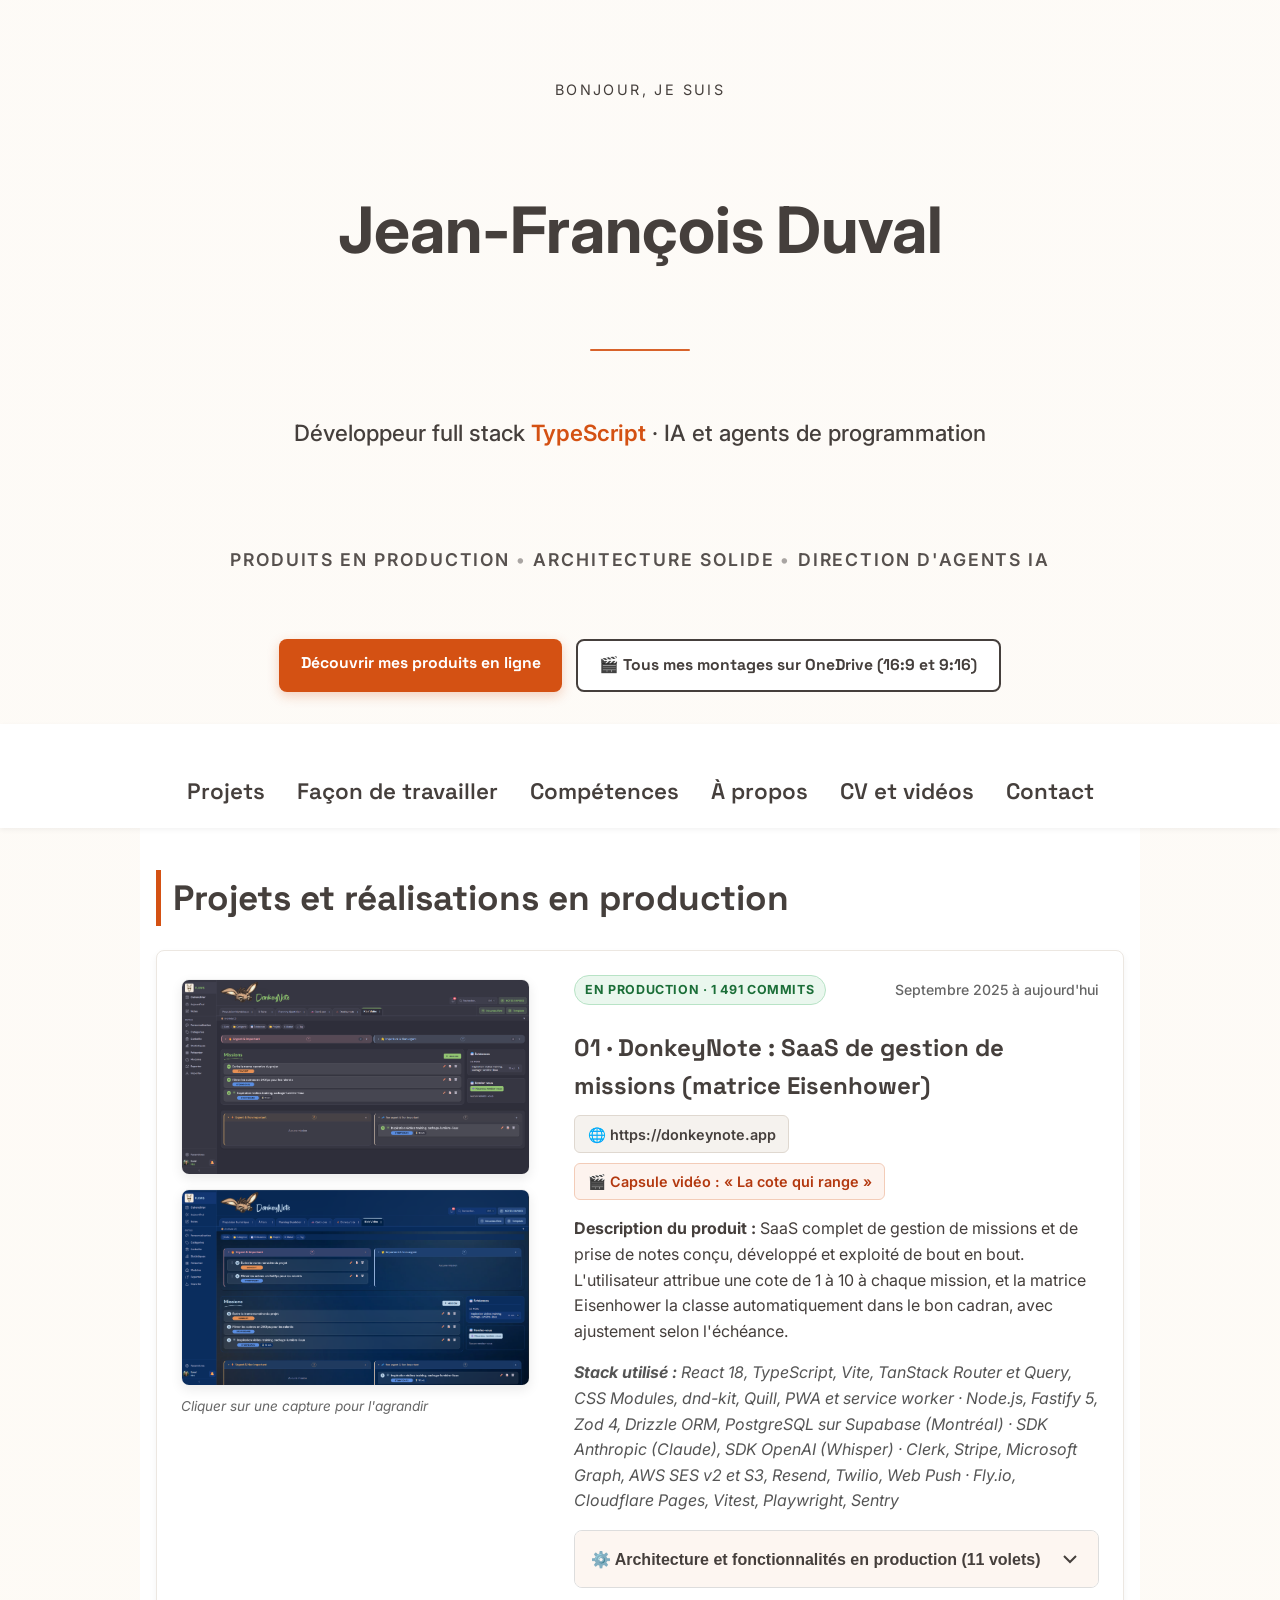
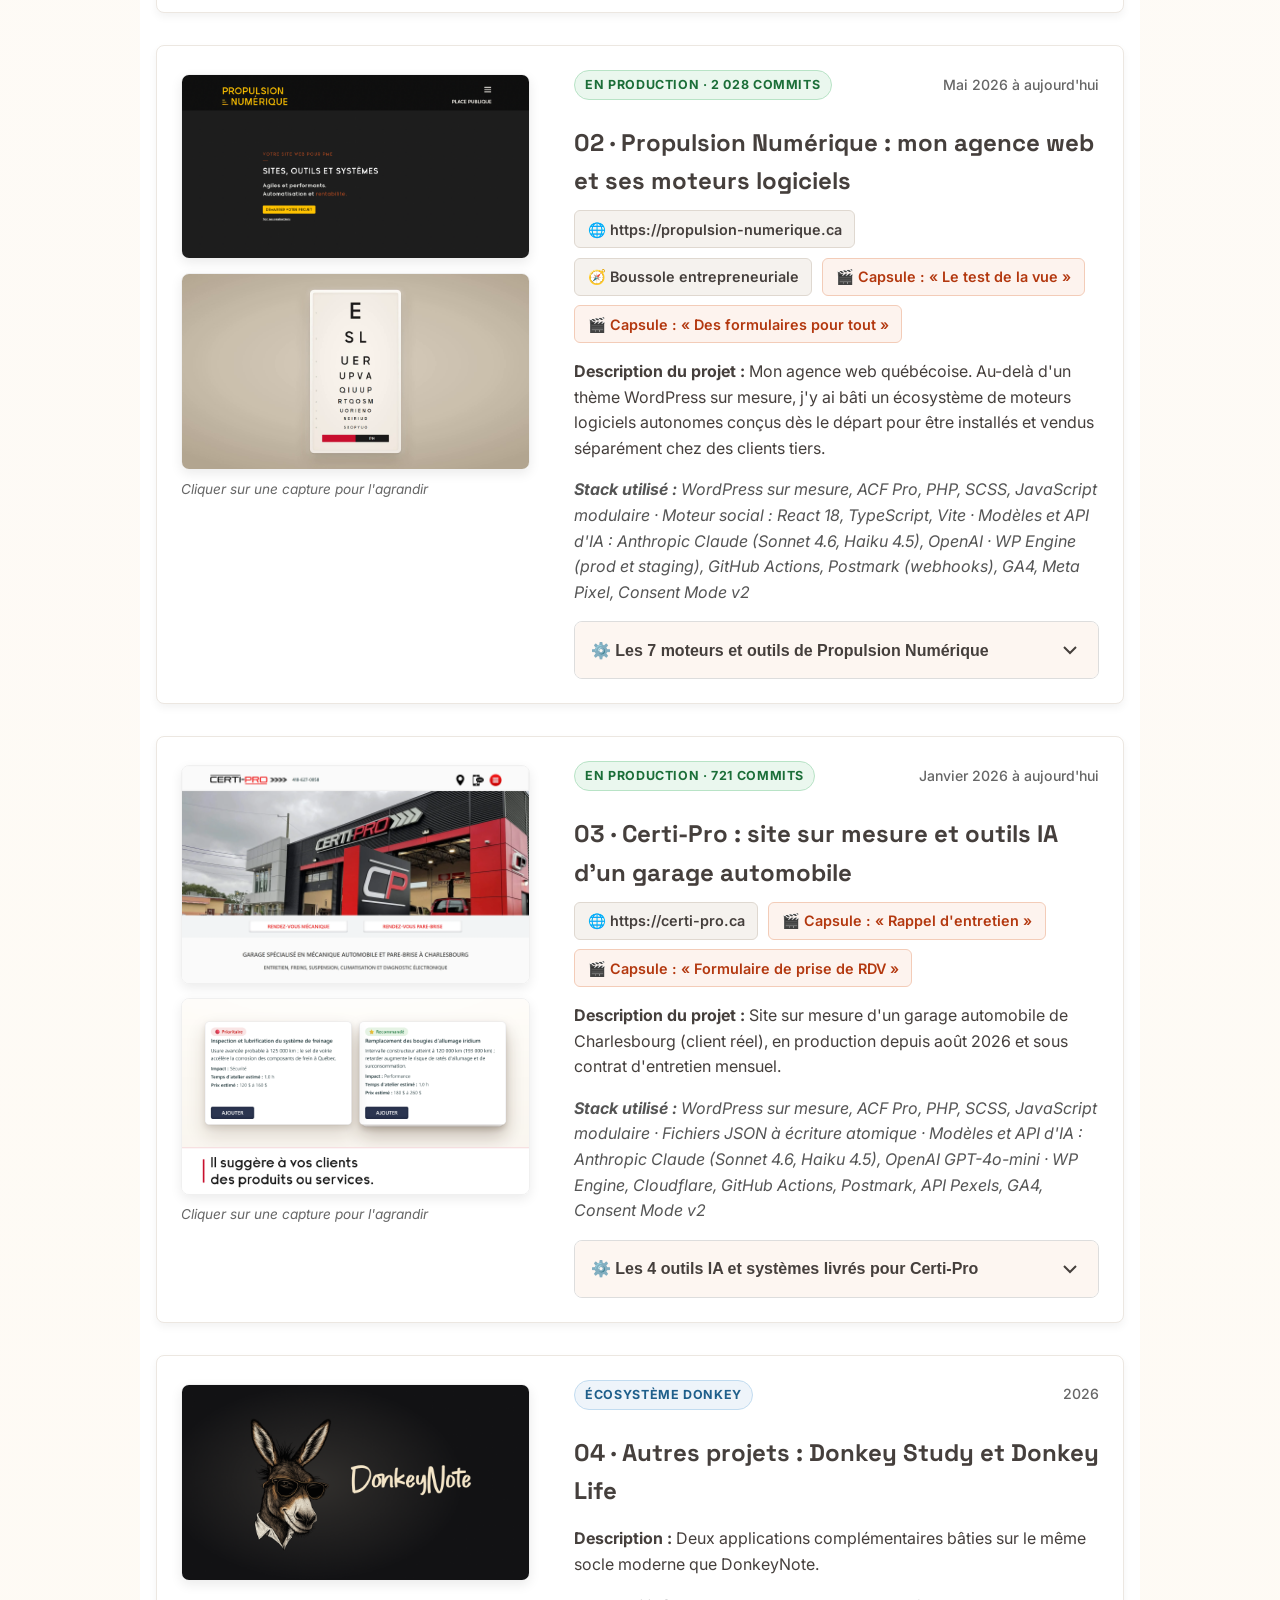
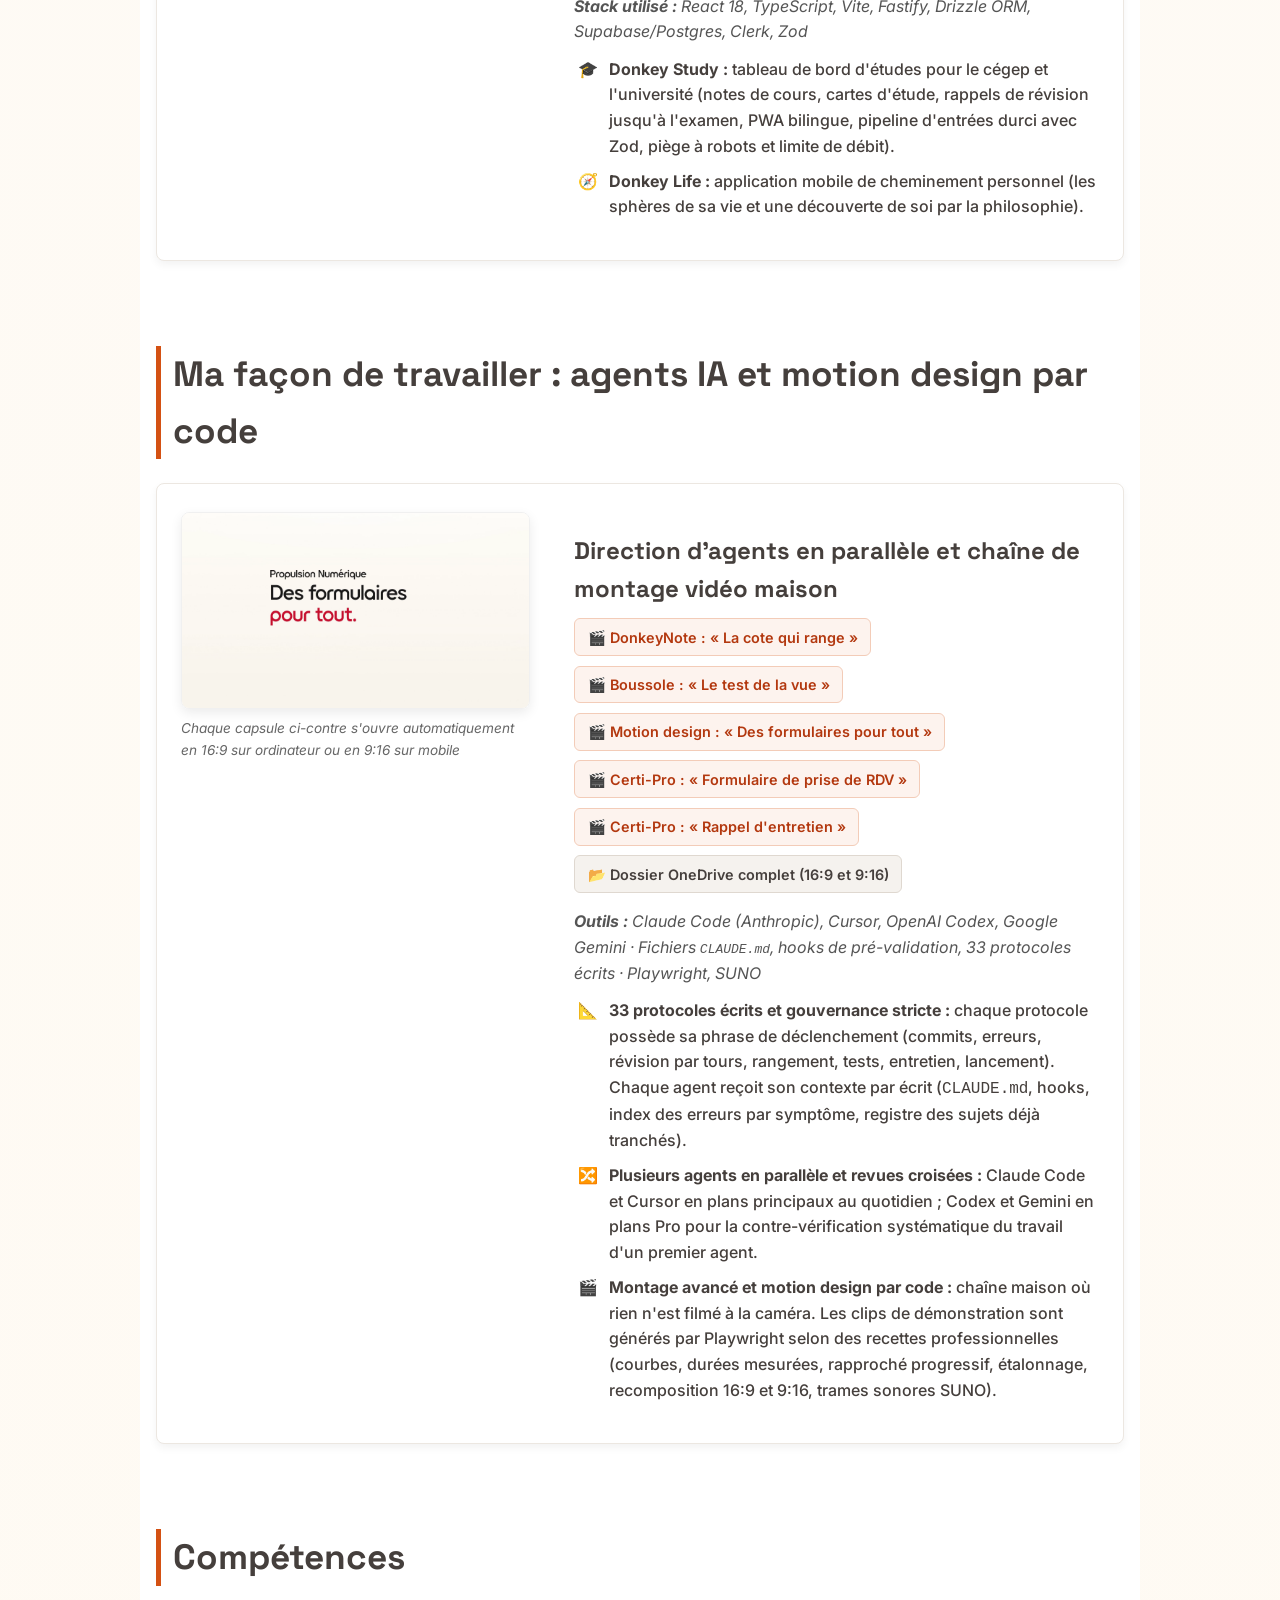
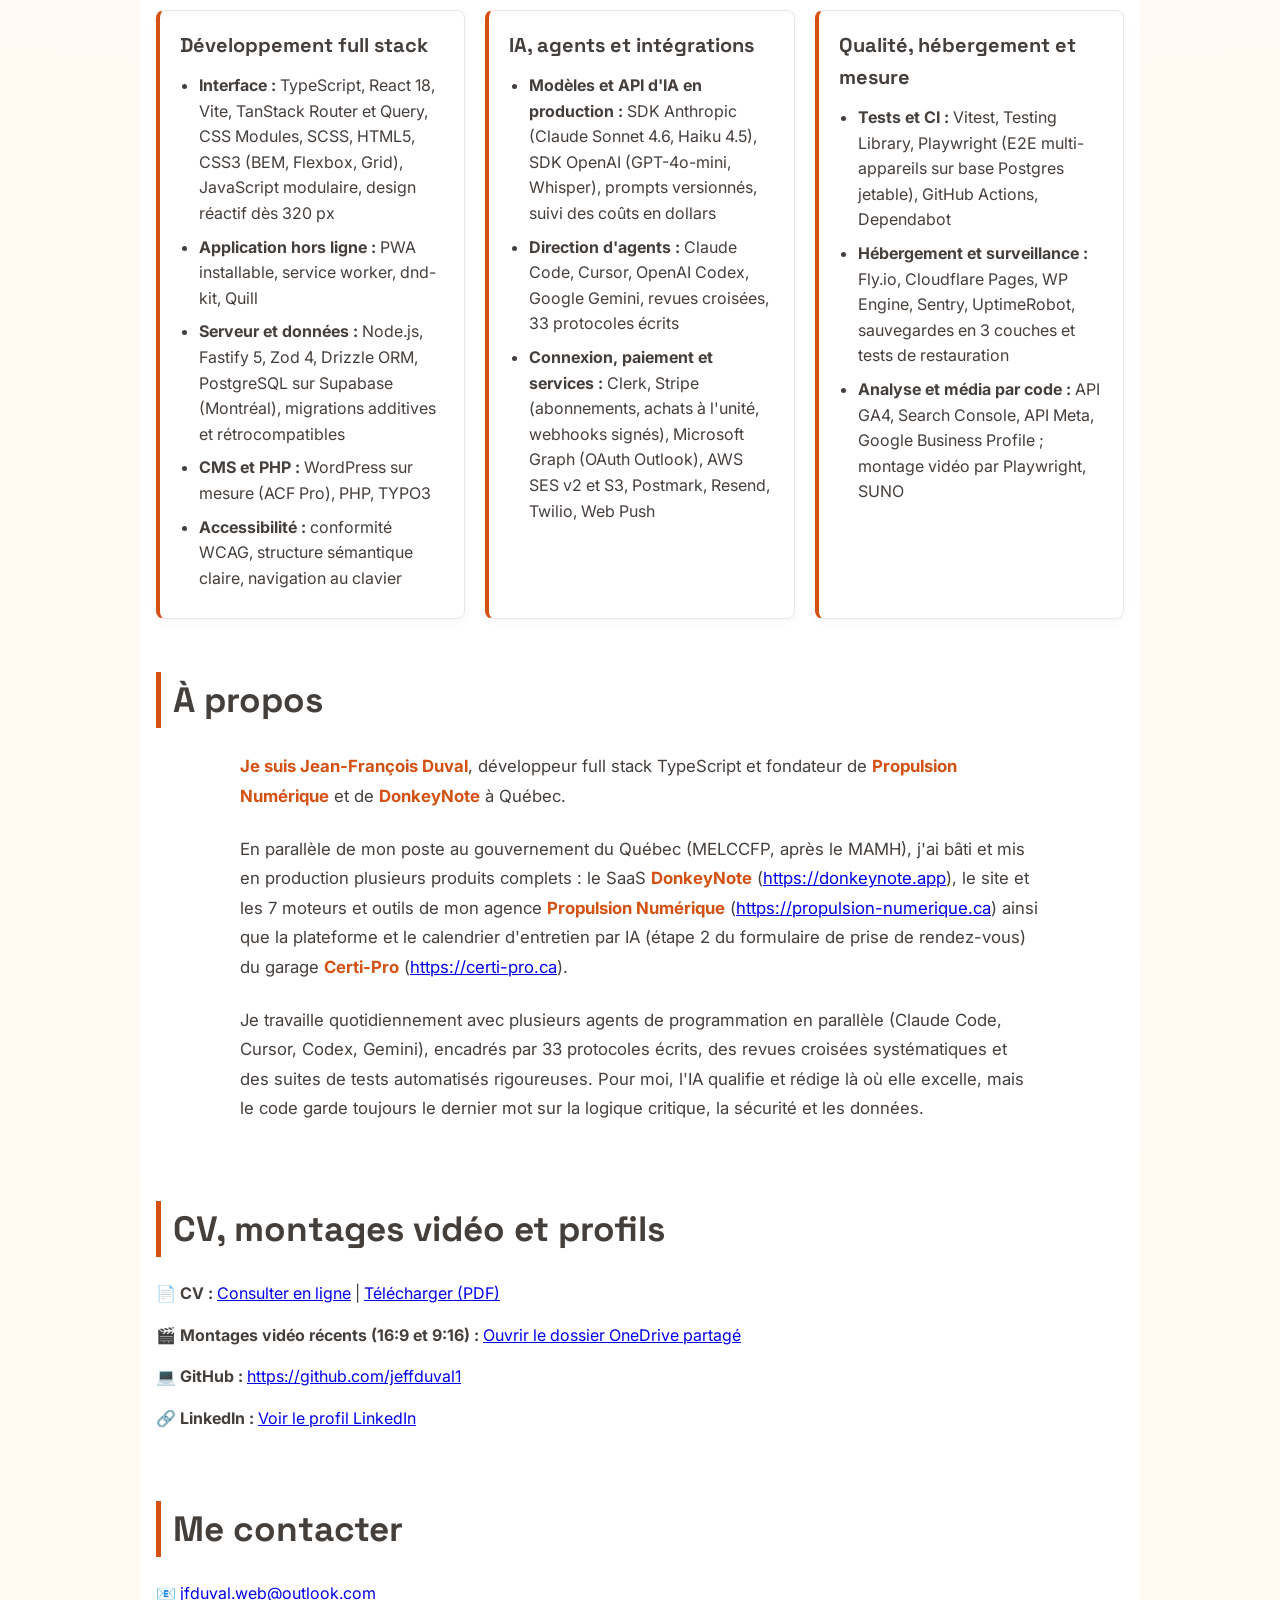
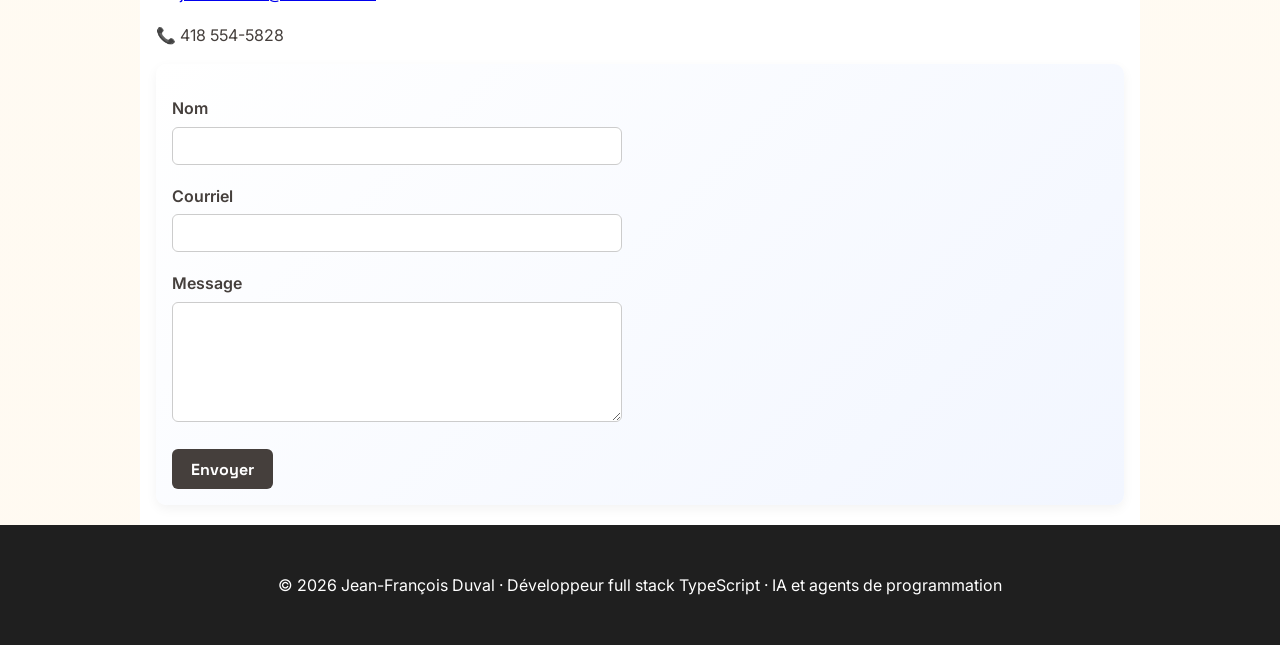
==== commit 27498d26: "Correctifs portfolio: 7 moteurs PN, 11 volets DonkeyNote, etape 2 calendrier Certi-Pro, lecteur vide" ====
--- a/index.html
+++ b/index.html
@@ -32,7 +32,7 @@
         </p>
         <div class="hero-actions">
           <a href="#projets" class="btn-primaire">Découvrir mes produits en ligne</a>
-          <a href="https://1drv.ms/f/c/5f18c55ff03c8e9d/IgB4XdKOYRT3R7EL2zRr6CiNAWuEsrrYtdZXUw7FrZQ0P9o?e=lAoPhI" target="_blank" rel="noopener noreferrer" class="btn-secondaire">🎬 Voir mes montages vidéo (16:9 et 9:16)</a>
+          <a href="https://1drv.ms/f/c/5f18c55ff03c8e9d/IgB4XdKOYRT3R7EL2zRr6CiNAWuEsrrYtdZXUw7FrZQ0P9o?e=lAoPhI" target="_blank" rel="noopener noreferrer" class="btn-secondaire">🎬 Tous mes montages sur OneDrive (16:9 et 9:16)</a>
         </div>
       </div>
     </div>
@@ -82,7 +82,7 @@
             <h3 class="titre-projet">01 · DonkeyNote : SaaS de gestion de missions (matrice Eisenhower)</h3>
             <p class="liens-projet">
               <a href="https://donkeynote.app" target="_blank" rel="noopener noreferrer" class="lien-action">🌐 https://donkeynote.app</a>
-              <a href="https://1drv.ms/f/c/5f18c55ff03c8e9d/IgB4XdKOYRT3R7EL2zRr6CiNAWuEsrrYtdZXUw7FrZQ0P9o?e=lAoPhI" target="_blank" rel="noopener noreferrer" class="lien-action lien-video">🎬 Voir la capsule « La cote qui range »</a>
+              <a href="?video=cote-qui-range" data-video="cote-qui-range" class="lien-action lien-video">🎬 Capsule vidéo : « La cote qui range »</a>
             </p>
             <p class="description-projet"><strong>Description du produit :</strong> SaaS complet de gestion de missions et de prise de notes conçu, développé et exploité de bout en bout. L'utilisateur attribue une cote de 1 à 10 à chaque mission, et la matrice Eisenhower la classe automatiquement dans le bon cadran, avec ajustement selon l'échéance.</p>
             <p class="techno-projet"><strong>Stack utilisé :</strong> React 18, TypeScript, Vite, TanStack Router et Query, CSS Modules, dnd-kit, Quill, PWA et service worker · Node.js, Fastify 5, Zod 4, Drizzle ORM, PostgreSQL sur Supabase (Montréal) · SDK Anthropic (Claude), SDK OpenAI (Whisper) · Clerk, Stripe, Microsoft Graph, AWS SES v2 et S3, Resend, Twilio, Web Push · Fly.io, Cloudflare Pages, Vitest, Playwright, Sentry</p>
@@ -96,13 +96,17 @@
               </button>
               <div class="accordion-content">
                 <ul class="liste-fonctionnalites">
-                  <li><span class="emoji">🤖</span><span><strong>Classificateur IA :</strong> chaque note est classée dans la bonne catégorie par l'IA, avec file de revue et acceptation automatique au-delà de 0,92 de confiance.</span></li>
-                  <li><span class="emoji">🎙️</span><span><strong>Dictée Whisper :</strong> transcription vocale dans les notes et les missions, vendue par forfait de 60 minutes à l'unité par Stripe.</span></li>
-                  <li><span class="emoji">📅</span><span><strong>Synchronisation Outlook :</strong> OAuth Microsoft Graph, rendez-vous et séries sur le même jour civil des deux côtés, détection des doublons.</span></li>
-                  <li><span class="emoji">🔔</span><span><strong>Rappels sans doublons :</strong> courriel (AWS SES), notification push et SMS avec réservation en base avant le départ entre deux serveurs.</span></li>
-                  <li><span class="emoji">💳</span><span><strong>Abonnements et droits :</strong> Stripe à 5 paliers d'accès, webhooks signés et droits vérifiés côté serveur.</span></li>
-                  <li><span class="emoji">📴</span><span><strong>PWA hors ligne et bilingue FR/EN :</strong> quatre filets contre l'écran blanc après mise à jour, corbeille et import/export en 3 stratégies avec copie de sécurité.</span></li>
-                  <li><span class="emoji">🧪</span><span><strong>Tests et résilience :</strong> près de 2 000 tests unitaires et serveur (Vitest) et environ 300 tests E2E Playwright (iPhone SE 320 px, iPhone SE, iPhone 14) sur base Postgres jetable ; sauvegardes en 3 couches testées sur 93 tables.</span></li>
+                  <li><span class="emoji">🤖</span><span><strong>1. Classificateur IA :</strong> chaque note est classée dans la bonne catégorie par l'IA, avec file de revue et acceptation automatique au-delà de 0,92 de confiance et journaux d'observabilité en production.</span></li>
+                  <li><span class="emoji">🎙️</span><span><strong>2. Dictée Whisper :</strong> transcription vocale dans les notes et les missions, vendue par forfait de 60 minutes à l'unité par Stripe.</span></li>
+                  <li><span class="emoji">📅</span><span><strong>3. Synchronisation Outlook :</strong> OAuth Microsoft Graph, rendez-vous et séries sur le même jour civil des deux côtés, détection des doublons entre les deux agendas.</span></li>
+                  <li><span class="emoji">🔔</span><span><strong>4. Rappels :</strong> courriel (AWS SES), notification push et SMS avec envoi réservé en base avant le départ (aucun doublon entre deux serveurs).</span></li>
+                  <li><span class="emoji">🗂️</span><span><strong>5. Corbeille, export et import :</strong> corbeille des missions, des notes et des flows ; export complet et import en trois stratégies (recréer, fusionner, remplacer) avec copie de sécurité avant tout remplacement.</span></li>
+                  <li><span class="emoji">💳</span><span><strong>6. Abonnements et droits :</strong> abonnements Stripe à 5 paliers d'accès, webhooks signés et droits vérifiés côté serveur, pas seulement à l'écran.</span></li>
+                  <li><span class="emoji">📴</span><span><strong>7. Hors ligne :</strong> application installable (PWA) avec service worker, quatre filets contre l'écran blanc après une mise à jour et test hors ligne joué sur le build de production.</span></li>
+                  <li><span class="emoji">🌐</span><span><strong>8. Bilingue FR/EN :</strong> toute l'interface en deux langues, avec passe de contre-vérification par groupes de 20 clés.</span></li>
+                  <li><span class="emoji">🧪</span><span><strong>9. Tests :</strong> près de 2 000 tests unitaires et serveur (Vitest, Testing Library) et environ 300 tests E2E Playwright (iPhone SE 320 px, iPhone SE, iPhone 14) sur base Postgres jetable ; la CI bloque sur toute faille élevée et sur un test laissé en <code>.only</code>.</span></li>
+                  <li><span class="emoji">🛡️</span><span><strong>10. Résilience et surveillance :</strong> revue de novembre 2026 (13 réparations en ligne, garde sur la limite de débit Fastify), délais sur tous les appels externes, collecteur quotidien de 31 mesures et routine Claude quotidienne.</span></li>
+                  <li><span class="emoji">💾</span><span><strong>11. Protection des données :</strong> sauvegardes en trois couches (Supabase quotidienne, dump GitHub quotidien, dump local), test de restauration sur 93 tables et migrations additives rétrocompatibles.</span></li>
                 </ul>
               </div>
             </div>
@@ -130,6 +134,8 @@
             <p class="liens-projet">
               <a href="https://propulsion-numerique.ca" target="_blank" rel="noopener noreferrer" class="lien-action">🌐 https://propulsion-numerique.ca</a>
               <a href="https://propulsion-numerique.ca/bilan-web-gratuit/" target="_blank" rel="noopener noreferrer" class="lien-action">🧭 Boussole entrepreneuriale</a>
+              <a href="?video=test-de-la-vue" data-video="test-de-la-vue" class="lien-action lien-video">🎬 Capsule : « Le test de la vue »</a>
+              <a href="?video=des-formulaires" data-video="des-formulaires" class="lien-action lien-video">🎬 Capsule : « Des formulaires pour tout »</a>
             </p>
             <p class="description-projet"><strong>Description du projet :</strong> Mon agence web québécoise. Au-delà d'un thème WordPress sur mesure, j'y ai bâti un écosystème de moteurs logiciels autonomes conçus dès le départ pour être installés et vendus séparément chez des clients tiers.</p>
             <p class="techno-projet"><strong>Stack utilisé :</strong> WordPress sur mesure, ACF Pro, PHP, SCSS, JavaScript modulaire · Moteur social : React 18, TypeScript, Vite · Modèles et API d'IA : Anthropic Claude (Sonnet 4.6, Haiku 4.5), OpenAI · WP Engine (prod et staging), GitHub Actions, Postmark (webhooks), GA4, Meta Pixel, Consent Mode v2</p>
@@ -143,11 +149,13 @@
               </button>
               <div class="accordion-content">
                 <ul class="liste-fonctionnalites">
-                  <li><span class="emoji">🧭</span><span><strong>Boussole entrepreneuriale (<a href="https://propulsion-numerique.ca/bilan-web-gratuit/" target="_blank" rel="noopener noreferrer">en ligne</a>) :</strong> questionnaire de qualification de 33 questions qui bifurque selon qu'on a un site ou non, lecture personnalisée générée par l'IA (prompt v1.41 versionné et gelé) et suivi d'abandon question par question dans GA4.</span></li>
-                  <li><span class="emoji">✍️</span><span><strong>Moteur éditorial 2.0 (en préparation · sortie prochaine) :</strong> l'outil qui écrit les articles d'une entreprise dans sa propre voix ; plus de 200 décisions de conception consignées avant d'écrire le code et voix décortiquée sur bancs d'essai.</span></li>
-                  <li><span class="emoji">📲</span><span><strong>Moteur social :</strong> extension WordPress avec façade en React 18, TypeScript et Vite (calendrier de publications, récurrences à paliers progressifs, suivi des publicités, multi-entreprises, installation par simple .zip).</span></li>
-                  <li><span class="emoji">🛡️</span><span><strong>Moteur de soumissions et surcouche courriel :</strong> pipeline de 9 étapes (normalisation, assainissement, validation, jeton JS, piège à robots, limite de débit, idempotence, enregistrement, envoi Postmark avec journal et webhooks).</span></li>
-                  <li><span class="emoji">📊</span><span><strong>Portail statistiques :</strong> 7 sources interrogées par API (base de données du site, Postmark, GA4, Search Console, Meta, Google Business Profile, WP Engine), historique CSV cumulatif avec rattrapage de 30 jours et bilan écrit envoyé par courriel tous les 3 jours.</span></li>
+                  <li><span class="emoji">🧭</span><span><strong>1. Boussole entrepreneuriale (<a href="https://propulsion-numerique.ca/bilan-web-gratuit/" target="_blank" rel="noopener noreferrer">en ligne</a>) :</strong> questionnaire de qualification de 33 questions qui bifurque selon qu'on a un site ou non, lecture personnalisée générée par l'IA (prompt v1.41 versionné et gelé) et suivi d'abandon question par question dans GA4.</span></li>
+                  <li><span class="emoji">✍️</span><span><strong>2. Moteur éditorial 2.0 (en préparation · sortie prochaine) :</strong> l'outil qui écrit les articles d'une entreprise dans sa propre voix ; plus de 200 décisions de conception consignées avant d'écrire le code et voix décortiquée sur bancs d'essai.</span></li>
+                  <li><span class="emoji">📲</span><span><strong>3. Moteur social :</strong> extension WordPress avec façade en React 18, TypeScript et Vite (calendrier de publications, récurrences à paliers progressifs, suivi des publicités, multi-entreprises, installation par simple .zip).</span></li>
+                  <li><span class="emoji">🛡️</span><span><strong>4. Moteur de soumissions et surcouche courriel :</strong> pipeline de 9 étapes (normalisation, assainissement, validation, jeton JS, piège à robots, limite de débit, idempotence, enregistrement, envoi Postmark avec journal et webhooks).</span></li>
+                  <li><span class="emoji">📊</span><span><strong>5. Portail statistiques :</strong> 7 sources interrogées par API (base de données du site, Postmark, GA4, Search Console, Meta, Google Business Profile, WP Engine), historique CSV cumulatif avec rattrapage de 30 jours et bilan écrit envoyé par courriel tous les 3 jours.</span></li>
+                  <li><span class="emoji">📡</span><span><strong>6. Collecte Meta et GA4 par API :</strong> API Meta par jeton (campagnes, audiences, résultats) et API GA4 par compte de service sur deux sites.</span></li>
+                  <li><span class="emoji">🧩</span><span><strong>7. Catalogue de sections :</strong> page privée qui rassemble toutes les sections du site, prêtes à réutiliser pour un nouveau client.</span></li>
                 </ul>
               </div>
             </div>
@@ -174,24 +182,25 @@
             <h3 class="titre-projet">03 · Certi-Pro : site sur mesure et outils IA d'un garage automobile</h3>
             <p class="liens-projet">
               <a href="https://certi-pro.ca" target="_blank" rel="noopener noreferrer" class="lien-action">🌐 https://certi-pro.ca</a>
-              <a href="https://1drv.ms/f/c/5f18c55ff03c8e9d/IgB4XdKOYRT3R7EL2zRr6CiNAWuEsrrYtdZXUw7FrZQ0P9o?e=lAoPhI" target="_blank" rel="noopener noreferrer" class="lien-action lien-video">🎬 Voir les capsules RDV et Rappel d'entretien</a>
+              <a href="?video=rappel-entretien" data-video="rappel-entretien" class="lien-action lien-video">🎬 Capsule : « Rappel d'entretien »</a>
+              <a href="?video=formulaire-rdv" data-video="formulaire-rdv" class="lien-action lien-video">🎬 Capsule : « Formulaire de prise de RDV »</a>
             </p>
             <p class="description-projet"><strong>Description du projet :</strong> Site sur mesure d'un garage automobile de Charlesbourg (client réel), en production depuis août 2026 et sous contrat d'entretien mensuel.</p>
             <p class="techno-projet"><strong>Stack utilisé :</strong> WordPress sur mesure, ACF Pro, PHP, SCSS, JavaScript modulaire · Fichiers JSON à écriture atomique · Modèles et API d'IA : Anthropic Claude (Sonnet 4.6, Haiku 4.5), OpenAI GPT-4o-mini · WP Engine, Cloudflare, GitHub Actions, Postmark, API Pexels, GA4, Consent Mode v2</p>
 
             <div class="accordion">
               <button class="accordion-header" type="button">
-                <span>⚙️ Outils IA et systèmes livrés pour Certi-Pro</span>
+                <span>⚙️ Les 4 outils IA et systèmes livrés pour Certi-Pro</span>
                 <svg class="chevron" viewBox="0 0 24 24" width="24" height="24" fill="none" stroke="currentColor" stroke-width="2">
                   <path d="M6 9l6 6 6-6" />
                 </svg>
               </button>
               <div class="accordion-content">
                 <ul class="liste-fonctionnalites">
-                  <li><span class="emoji">🔧</span><span><strong>Moteur de calendrier d'entretien par IA (actif) :</strong> le client entre son véhicule ; Claude Sonnet cherche en ligne le calendrier réel du constructeur, le code calcule la priorité (jamais l'IA), et Claude Haiku rédige avec sources et niveau de confiance obligatoires. Coût d'usage suivi en dollars.</span></li>
-                  <li><span class="emoji">📋</span><span><strong>7 formulaires métier :</strong> rendez-vous, forfaits, compagnie, policiers et militaires, PromoLoco, carrière (envoi de CV), plainte. Étapes multiples, validation conditionnelle (NIV obligatoire selon le service) et liens profonds préremplis.</span></li>
-                  <li><span class="emoji">🔍</span><span><strong>Protocole d'entretien par IA :</strong> entretien mensuel en 6 phases et 52 points de contrôle avec collecte automatique, preuves obligatoires et contre-vérification par un second agent.</span></li>
-                  <li><span class="emoji">📰</span><span><strong>Moteur de blog assisté par IA :</strong> 6 patrons de contenu, accroches générées par l'IA, suggestions de maillage interne, 3 mises en page et 8 commandes en ligne de commande pour le traitement par lots.</span></li>
+                  <li><span class="emoji">🔧</span><span><strong>1. Moteur de calendrier d'entretien par IA (actif · intégré à l'étape 2 du formulaire de prise de rendez-vous) :</strong> à l'étape 2 du formulaire de prise de rendez-vous, le client entre son véhicule ; Claude Sonnet cherche en ligne le calendrier réel du constructeur, le code calcule la priorité (jamais l'IA), et Claude Haiku rédige avec sources et niveau de confiance obligatoires. Coût d'usage suivi en dollars.</span></li>
+                  <li><span class="emoji">📋</span><span><strong>2. 7 formulaires métier :</strong> rendez-vous, forfaits, compagnie, policiers et militaires, PromoLoco, carrière (envoi de CV), plainte. Étapes multiples, validation conditionnelle (NIV obligatoire selon le service) et liens profonds préremplis.</span></li>
+                  <li><span class="emoji">🔍</span><span><strong>3. Protocole d'entretien par IA :</strong> entretien mensuel en 6 phases et 52 points de contrôle avec collecte automatique, preuves obligatoires et contre-vérification par un second agent.</span></li>
+                  <li><span class="emoji">📰</span><span><strong>4. Moteur de blog assisté par IA :</strong> 6 patrons de contenu, accroches générées par l'IA, suggestions de maillage interne, 3 mises en page et 8 commandes en ligne de commande pour le traitement par lots.</span></li>
                 </ul>
               </div>
             </div>
@@ -199,7 +208,7 @@
         </article>
       </div>
 
-      <!-- 05. Autres projets de l'écosystème Donkey -->
+      <!-- 04. Autres projets de l'écosystème Donkey -->
       <div class="conteneur-projet">
         <article class="carte-projet">
           <div class="images-projet">
@@ -232,14 +241,18 @@
           <div class="images-projet">
             <img src="images/projets/2026/motion-design-3a.png" alt="Capsule en motion design Des formulaires pour tout"
               class="image-projet-pleine">
-            <img src="images/projets/2026/propulsion-formulaires.png" alt="Planche de repérage et captures pleine page pour le montage par code"
-              class="image-projet-pleine image-secondaire">
+            <p class="caption-img"><em>Chaque capsule ci-contre s'ouvre automatiquement en 16:9 sur ordinateur ou en 9:16 sur mobile</em></p>
           </div>
 
           <div class="infos-projet">
             <h3 class="titre-projet">Direction d'agents en parallèle et chaîne de montage vidéo maison</h3>
             <p class="liens-projet">
-              <a href="https://1drv.ms/f/c/5f18c55ff03c8e9d/IgB4XdKOYRT3R7EL2zRr6CiNAWuEsrrYtdZXUw7FrZQ0P9o?e=lAoPhI" target="_blank" rel="noopener noreferrer" class="lien-action lien-video">🎬 Dossier OneDrive : 10 montages récents (formats 16:9 et 9:16)</a>
+              <a href="?video=cote-qui-range" data-video="cote-qui-range" class="lien-action lien-video">🎬 DonkeyNote : « La cote qui range »</a>
+              <a href="?video=test-de-la-vue" data-video="test-de-la-vue" class="lien-action lien-video">🎬 Boussole : « Le test de la vue »</a>
+              <a href="?video=des-formulaires" data-video="des-formulaires" class="lien-action lien-video">🎬 Motion design : « Des formulaires pour tout »</a>
+              <a href="?video=formulaire-rdv" data-video="formulaire-rdv" class="lien-action lien-video">🎬 Certi-Pro : « Formulaire de prise de RDV »</a>
+              <a href="?video=rappel-entretien" data-video="rappel-entretien" class="lien-action lien-video">🎬 Certi-Pro : « Rappel d'entretien »</a>
+              <a href="https://1drv.ms/f/c/5f18c55ff03c8e9d/IgB4XdKOYRT3R7EL2zRr6CiNAWuEsrrYtdZXUw7FrZQ0P9o?e=lAoPhI" target="_blank" rel="noopener noreferrer" class="lien-action">📂 Dossier OneDrive complet (16:9 et 9:16)</a>
             </p>
             <p class="techno-projet"><strong>Outils :</strong> Claude Code (Anthropic), Cursor, OpenAI Codex, Google Gemini · Fichiers <code>CLAUDE.md</code>, hooks de pré-validation, 33 protocoles écrits · Playwright, SUNO</p>
             <ul class="liste-fonctionnalites liste-directe">
@@ -291,7 +304,7 @@
       <div class="bloc-apropos">
         <p><strong>Je suis Jean-François Duval</strong>, développeur full stack TypeScript et fondateur de <strong>Propulsion Numérique</strong> et de <strong>DonkeyNote</strong> à Québec.</p>
 
-        <p>En parallèle de mon poste au gouvernement du Québec (MELCCFP, après le MAMH), j'ai bâti et mis en production plusieurs produits complets : le SaaS <strong>DonkeyNote</strong> (<a href="https://donkeynote.app" target="_blank" rel="noopener noreferrer">https://donkeynote.app</a>), le site et les moteurs logiciels de mon agence <strong>Propulsion Numérique</strong> (<a href="https://propulsion-numerique.ca" target="_blank" rel="noopener noreferrer">https://propulsion-numerique.ca</a>) ainsi que la plateforme et le calendrier d'entretien par IA du garage <strong>Certi-Pro</strong> (<a href="https://certi-pro.ca" target="_blank" rel="noopener noreferrer">https://certi-pro.ca</a>).</p>
+        <p>En parallèle de mon poste au gouvernement du Québec (MELCCFP, après le MAMH), j'ai bâti et mis en production plusieurs produits complets : le SaaS <strong>DonkeyNote</strong> (<a href="https://donkeynote.app" target="_blank" rel="noopener noreferrer">https://donkeynote.app</a>), le site et les 7 moteurs et outils de mon agence <strong>Propulsion Numérique</strong> (<a href="https://propulsion-numerique.ca" target="_blank" rel="noopener noreferrer">https://propulsion-numerique.ca</a>) ainsi que la plateforme et le calendrier d'entretien par IA (étape 2 du formulaire de prise de rendez-vous) du garage <strong>Certi-Pro</strong> (<a href="https://certi-pro.ca" target="_blank" rel="noopener noreferrer">https://certi-pro.ca</a>).</p>
 
         <p>Je travaille quotidiennement avec plusieurs agents de programmation en parallèle (Claude Code, Cursor, Codex, Gemini), encadrés par 33 protocoles écrits, des revues croisées systématiques et des suites de tests automatisés rigoureuses. Pour moi, l'IA qualifie et rédige là où elle excelle, mais le code garde toujours le dernier mot sur la logique critique, la sécurité et les données.</p>
       </div>
@@ -302,7 +315,7 @@
       <div class="grille-liens-profil">
         <p>
           📄 <strong>CV :</strong>
-          <a href="https://jeffduval1.github.io/cv-jf-duval/" target="_blank" rel="noopener noreferrer">Consulter en ligne</a> |
+          <a href="cv.html" target="_blank" rel="noopener noreferrer">Consulter en ligne</a> |
           <a href="documents/cv-jfduval.pdf" download>Télécharger (PDF)</a>
         </p>
         <p>
@@ -366,6 +379,26 @@
     <span class="close-modal">×</span>
     <img id="image-grand-format" alt="Image agrandie">
   </div>
+
+  <!-- Lecteur vidéo intelligent (sélectionne automatiquement 16:9 ou 9:16 selon le format d'écran) -->
+  <div id="modal-video" class="modal-video hidden" role="dialog" aria-modal="true" aria-labelledby="modal-video-titre">
+    <div class="modal-video-boite">
+      <div class="modal-video-entete">
+        <div class="modal-video-infos">
+          <h3 id="modal-video-titre">Capsule vidéo</h3>
+          <span id="modal-video-badge" class="badge-format-video">Format sélectionné selon votre écran</span>
+        </div>
+        <div class="modal-video-controles">
+          <button type="button" id="btn-format-16x9" class="btn-format">16:9 Paysage</button>
+          <button type="button" id="btn-format-9x16" class="btn-format">9:16 Mobile</button>
+          <button type="button" id="close-modal-video" class="close-modal-video" aria-label="Fermer la vidéo">✕</button>
+        </div>
+      </div>
+      <div class="modal-video-cadre">
+        <video id="lecteur-video" controls playsinline preload="metadata"></video>
+      </div>
+    </div>
+  </div>
 </body>
 
 </html>
--- a/styles.css
+++ b/styles.css
@@ -733,7 +733,7 @@
 }
 
 .accordion-content.open {
-    max-height: 1200px;
+    max-height: 1800px;
     padding: 1rem;
     background: var(--couleur-accordeon-panel);
 }
@@ -766,8 +766,6 @@
     border-radius: 8px;
     display: block;
     box-shadow: 0 4px 12px rgba(0, 0, 0, 0.08);
-    max-height: 320px;
-    object-fit: cover;
     cursor: zoom-in;
     border: 1px solid rgba(0, 0, 0, 0.06);
 }
@@ -936,7 +934,6 @@
 
     .image-projet-pleine {
         max-width: 100%;
-        max-height: 240px;
     }
 
     .images-projet {
@@ -1013,8 +1010,135 @@
     color: white;
     cursor: pointer;
   }
+
+  /* Modal vidéo (sélection automatique 16:9 ou 9:16 selon l'écran) */
+  .modal-video {
+    position: fixed;
+    top: 0;
+    left: 0;
+    width: 100%;
+    height: 100%;
+    background: rgba(18, 18, 18, 0.92);
+    display: flex;
+    justify-content: center;
+    align-items: center;
+    padding: 0.75rem;
+    z-index: 10000;
+  }
+
+  .modal-video-boite {
+    background: #1f1f1f;
+    color: #ffffff;
+    border-radius: 12px;
+    width: 100%;
+    min-width: 0;
+    max-width: 960px;
+    max-height: 92vh;
+    display: flex;
+    flex-direction: column;
+    overflow: hidden;
+    box-shadow: 0 12px 40px rgba(0, 0, 0, 0.6);
+    border: 1px solid rgba(255, 255, 255, 0.14);
+  }
+
+  .modal-video-boite.format-9x16 {
+    max-width: 420px;
+  }
+
+  .modal-video-entete {
+    display: flex;
+    flex-wrap: wrap;
+    justify-content: space-between;
+    align-items: center;
+    gap: 0.6rem;
+    padding: 0.75rem 1rem;
+    background: #292624;
+    border-bottom: 1px solid rgba(255, 255, 255, 0.1);
+  }
+
+  .modal-video-infos {
+    min-width: 0;
+    flex: 1 1 200px;
+  }
+
+  .modal-video-infos h3 {
+    margin: 0;
+    font-family: var(--police-titres);
+    font-size: 0.98rem;
+    color: #ffffff;
+    line-height: 1.3;
+  }
+
+  .badge-format-video {
+    display: block;
+    margin-top: 0.2rem;
+    font-size: 0.76rem;
+    color: #ffd6c2;
+    line-height: 1.3;
+  }
+
+  .modal-video-controles {
+    display: flex;
+    align-items: center;
+    gap: 0.4rem;
+    flex-shrink: 0;
+  }
+
+  .btn-format {
+    background: #3b3633;
+    color: #e6e0da;
+    border: 1px solid rgba(255, 255, 255, 0.18);
+    border-radius: 6px;
+    padding: 0.32rem 0.6rem;
+    font-size: 0.78rem;
+    font-weight: 600;
+    cursor: pointer;
+  }
+
+  .btn-format.actif {
+    background: var(--couleur-accent);
+    color: #ffffff;
+    border-color: var(--couleur-accent);
+  }
+
+  .close-modal-video {
+    background: none;
+    border: none;
+    color: #ffffff;
+    font-size: 1.35rem;
+    cursor: pointer;
+    padding: 0.2rem 0.45rem;
+    line-height: 1;
+  }
+
+  .modal-video-cadre {
+    display: flex;
+    justify-content: center;
+    align-items: center;
+    background: #000000;
+    width: 100%;
+    min-width: 0;
+    overflow: hidden;
+  }
+
+  #lecteur-video {
+    display: block;
+    margin: 0 auto;
+    background: #000000;
+    width: 100%;
+    max-width: 100%;
+    max-height: 72vh;
+    object-fit: contain;
+  }
+
+  .modal-video-boite.format-9x16 #lecteur-video {
+    width: 100%;
+    max-width: 100%;
+    max-height: 66vh;
+    object-fit: contain;
+  }
   
   .hidden {
-    display: none;
+    display: none !important;
   }
   
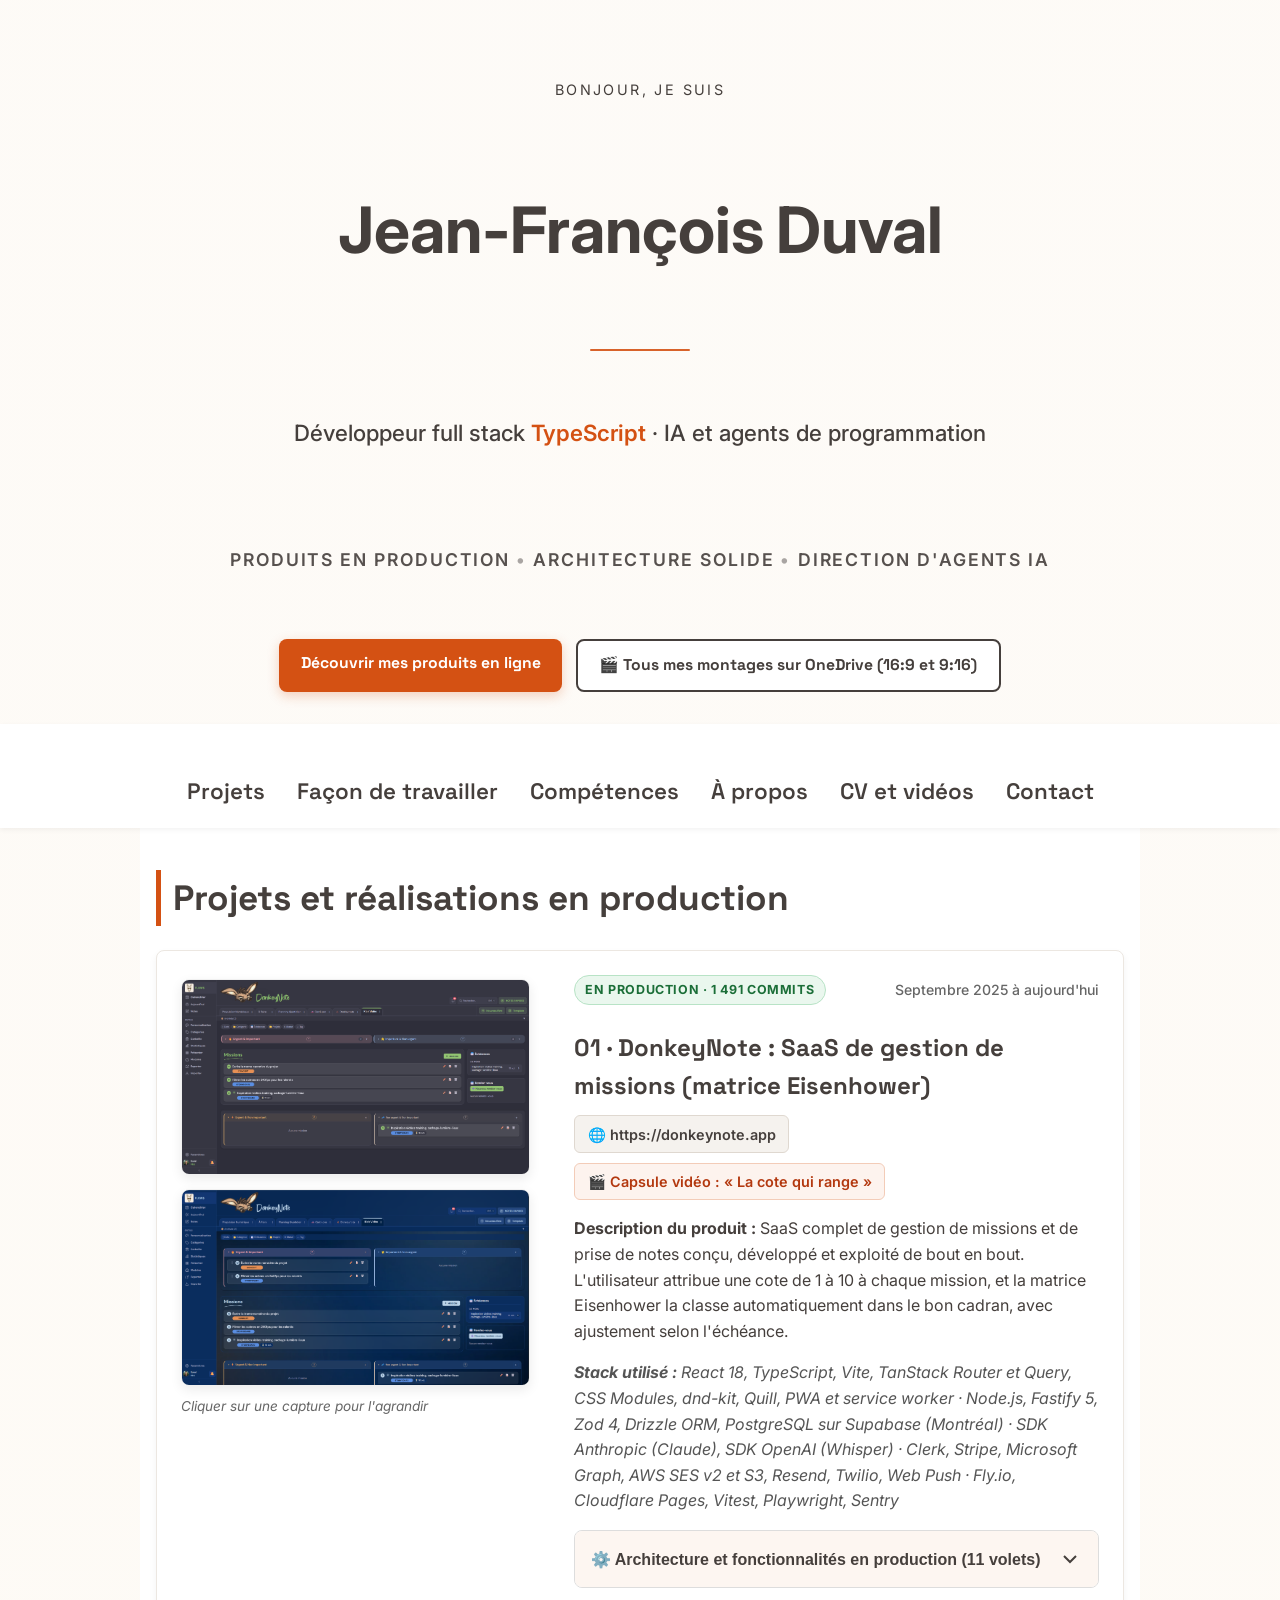
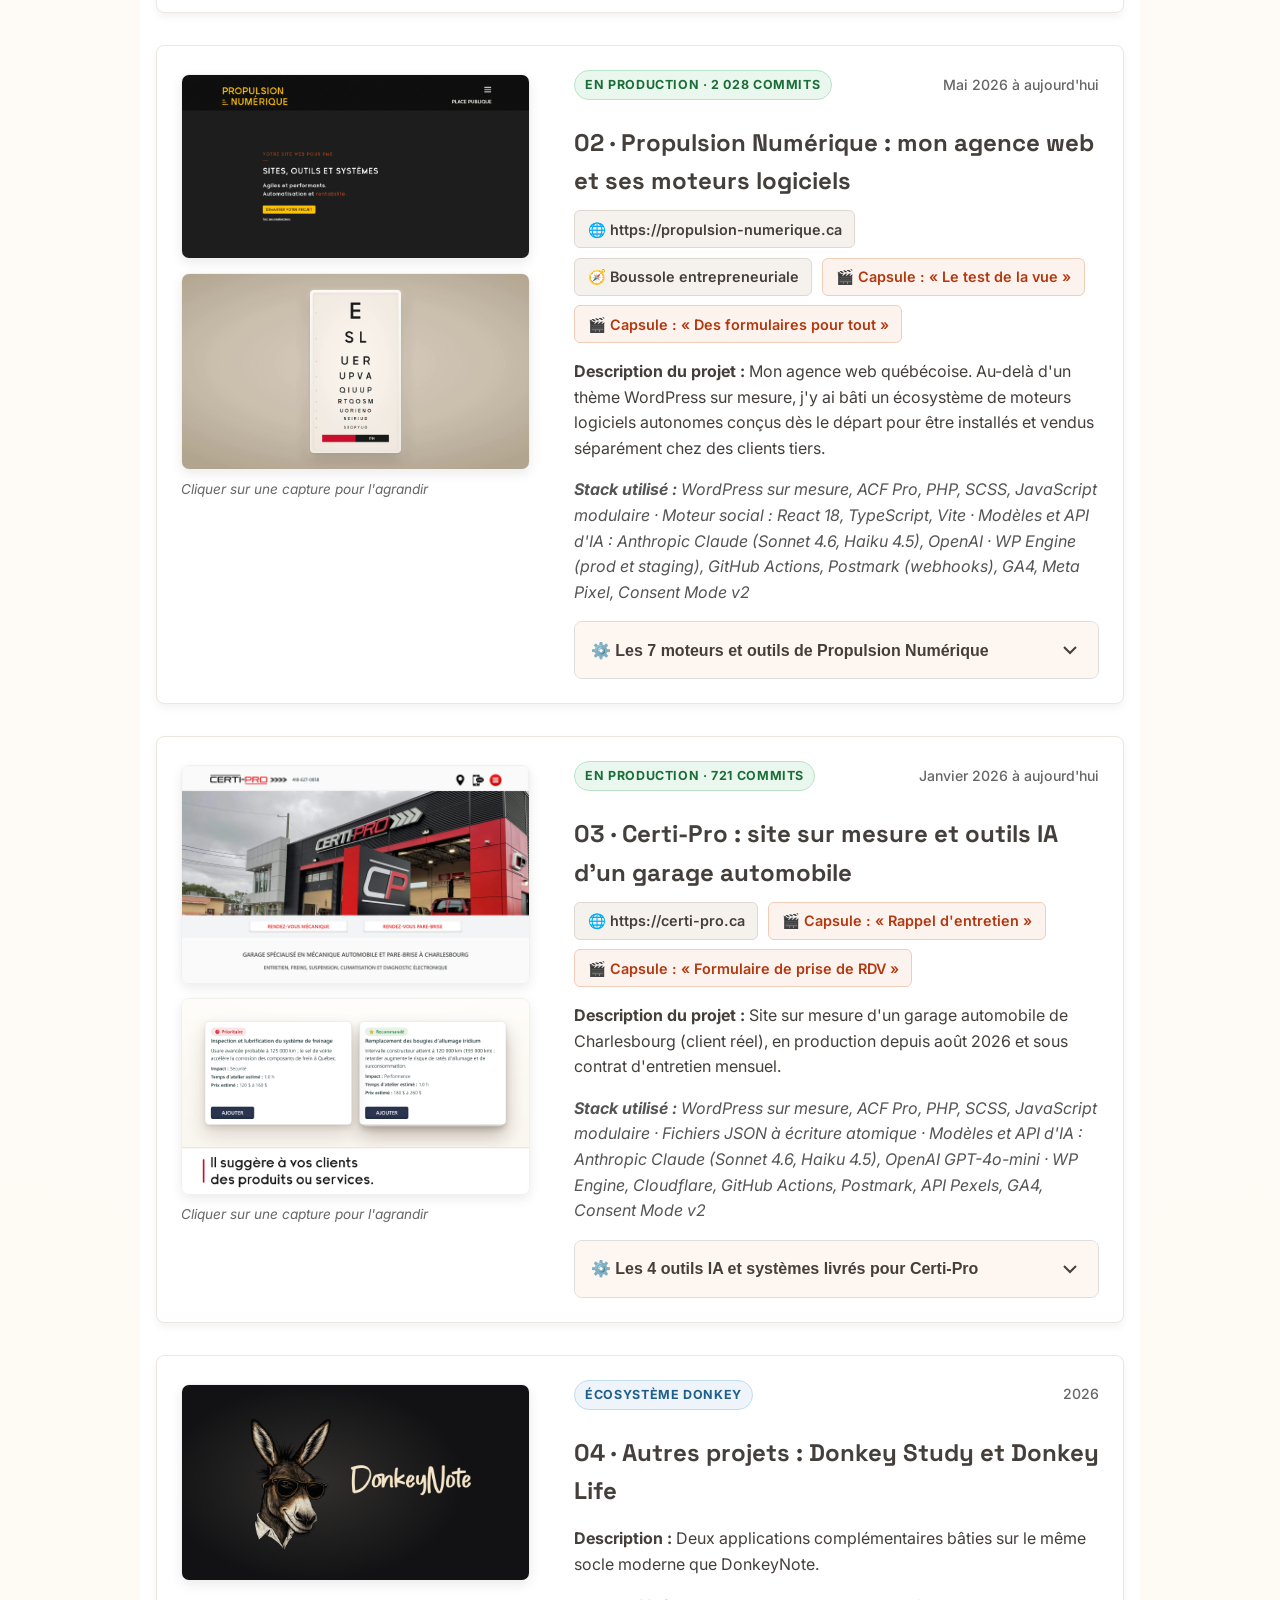
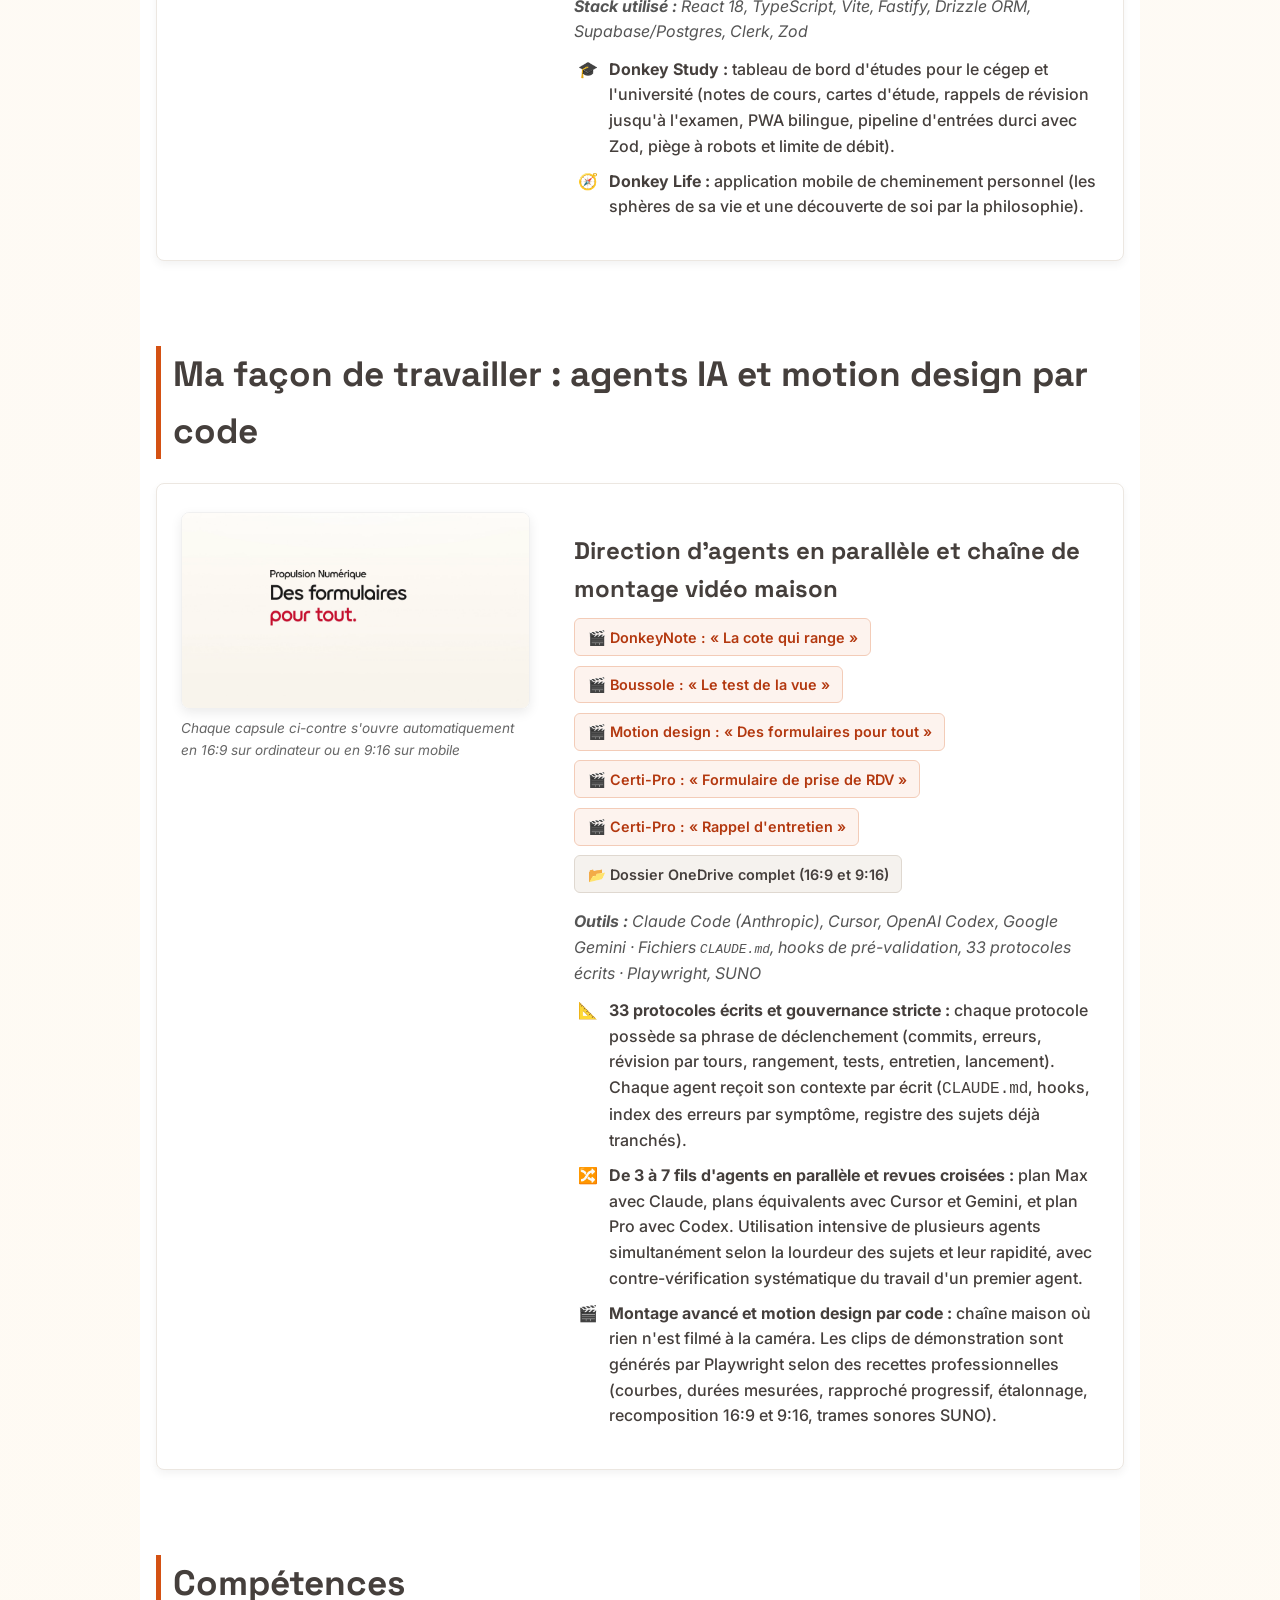
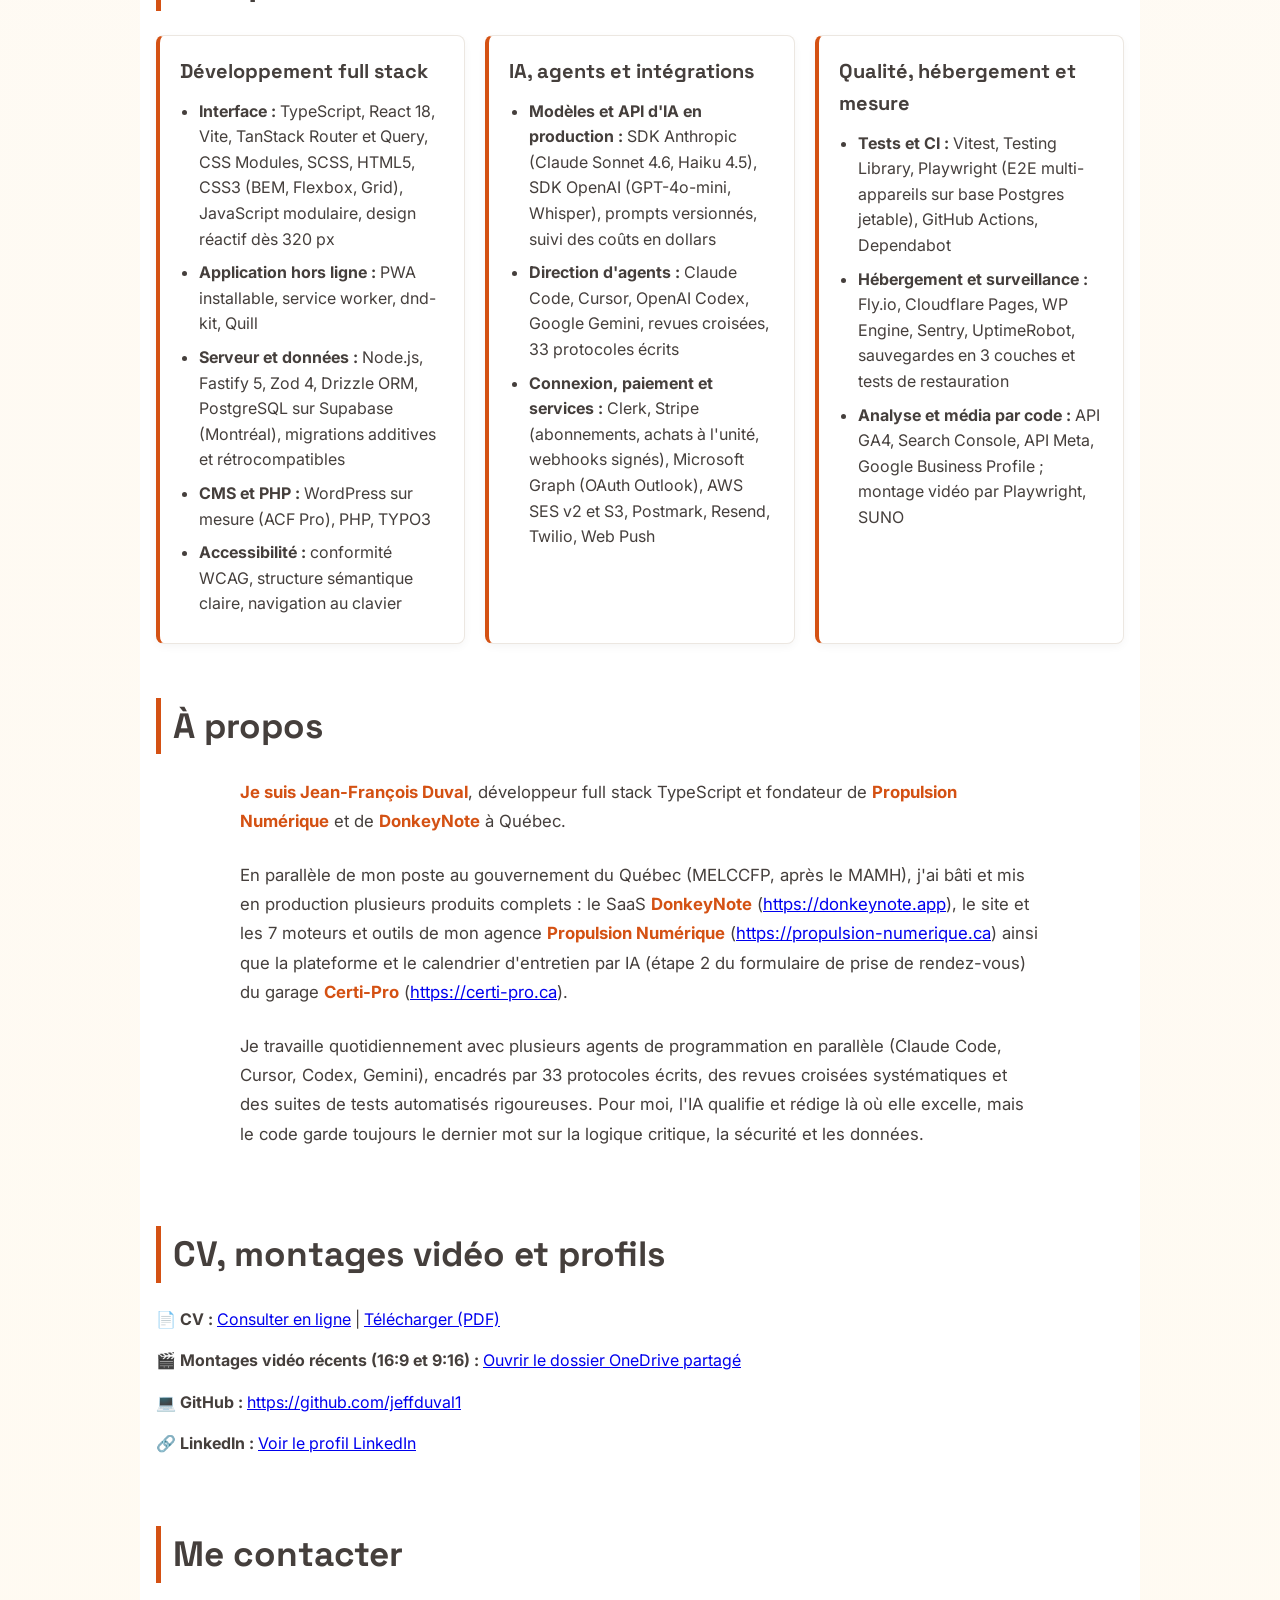
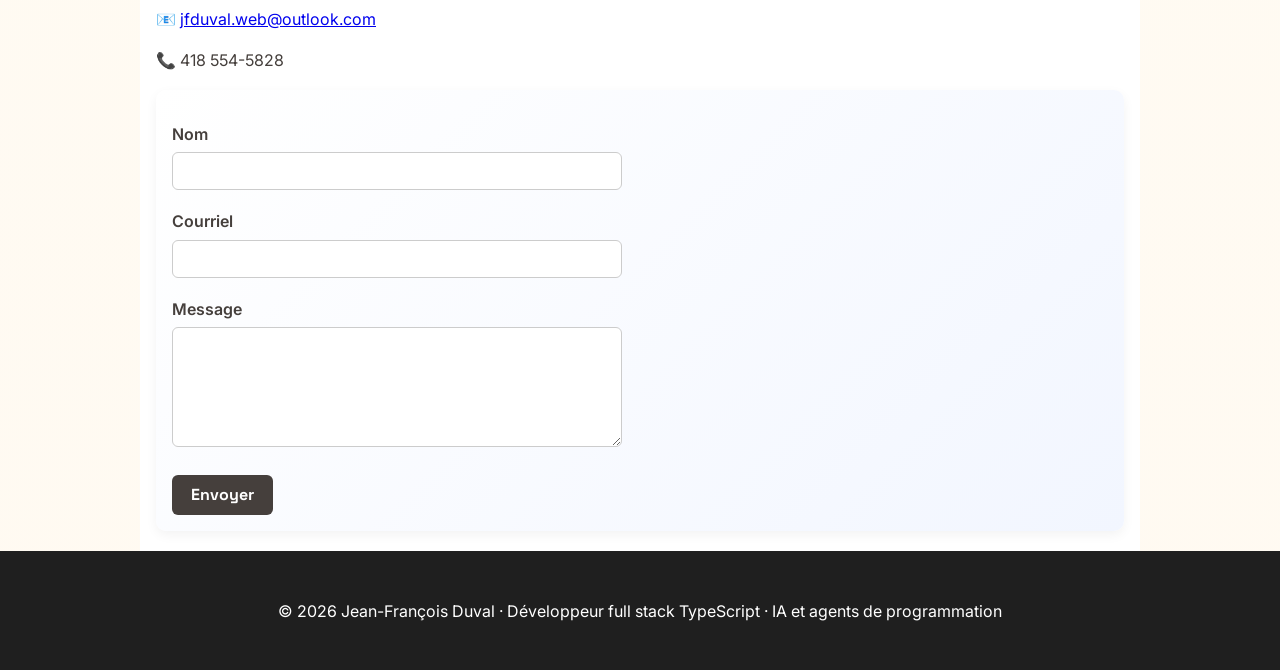
==== commit 2e124c3c: "Precision plans agents (Max Claude, Cursor, Gemini, Pro Codex) et 3 a 7 fils simultanes" ====
--- a/index.html
+++ b/index.html
@@ -257,7 +257,7 @@
             <p class="techno-projet"><strong>Outils :</strong> Claude Code (Anthropic), Cursor, OpenAI Codex, Google Gemini · Fichiers <code>CLAUDE.md</code>, hooks de pré-validation, 33 protocoles écrits · Playwright, SUNO</p>
             <ul class="liste-fonctionnalites liste-directe">
               <li><span class="emoji">📐</span><span><strong>33 protocoles écrits et gouvernance stricte :</strong> chaque protocole possède sa phrase de déclenchement (commits, erreurs, révision par tours, rangement, tests, entretien, lancement). Chaque agent reçoit son contexte par écrit (<code>CLAUDE.md</code>, hooks, index des erreurs par symptôme, registre des sujets déjà tranchés).</span></li>
-              <li><span class="emoji">🔀</span><span><strong>Plusieurs agents en parallèle et revues croisées :</strong> Claude Code et Cursor en plans principaux au quotidien ; Codex et Gemini en plans Pro pour la contre-vérification systématique du travail d'un premier agent.</span></li>
+              <li><span class="emoji">🔀</span><span><strong>De 3 à 7 fils d'agents en parallèle et revues croisées :</strong> plan Max avec Claude, plans équivalents avec Cursor et Gemini, et plan Pro avec Codex. Utilisation intensive de plusieurs agents simultanément selon la lourdeur des sujets et leur rapidité, avec contre-vérification systématique du travail d'un premier agent.</span></li>
               <li><span class="emoji">🎬</span><span><strong>Montage avancé et motion design par code :</strong> chaîne maison où rien n'est filmé à la caméra. Les clips de démonstration sont générés par Playwright selon des recettes professionnelles (courbes, durées mesurées, rapproché progressif, étalonnage, recomposition 16:9 et 9:16, trames sonores SUNO).</span></li>
             </ul>
           </div>
